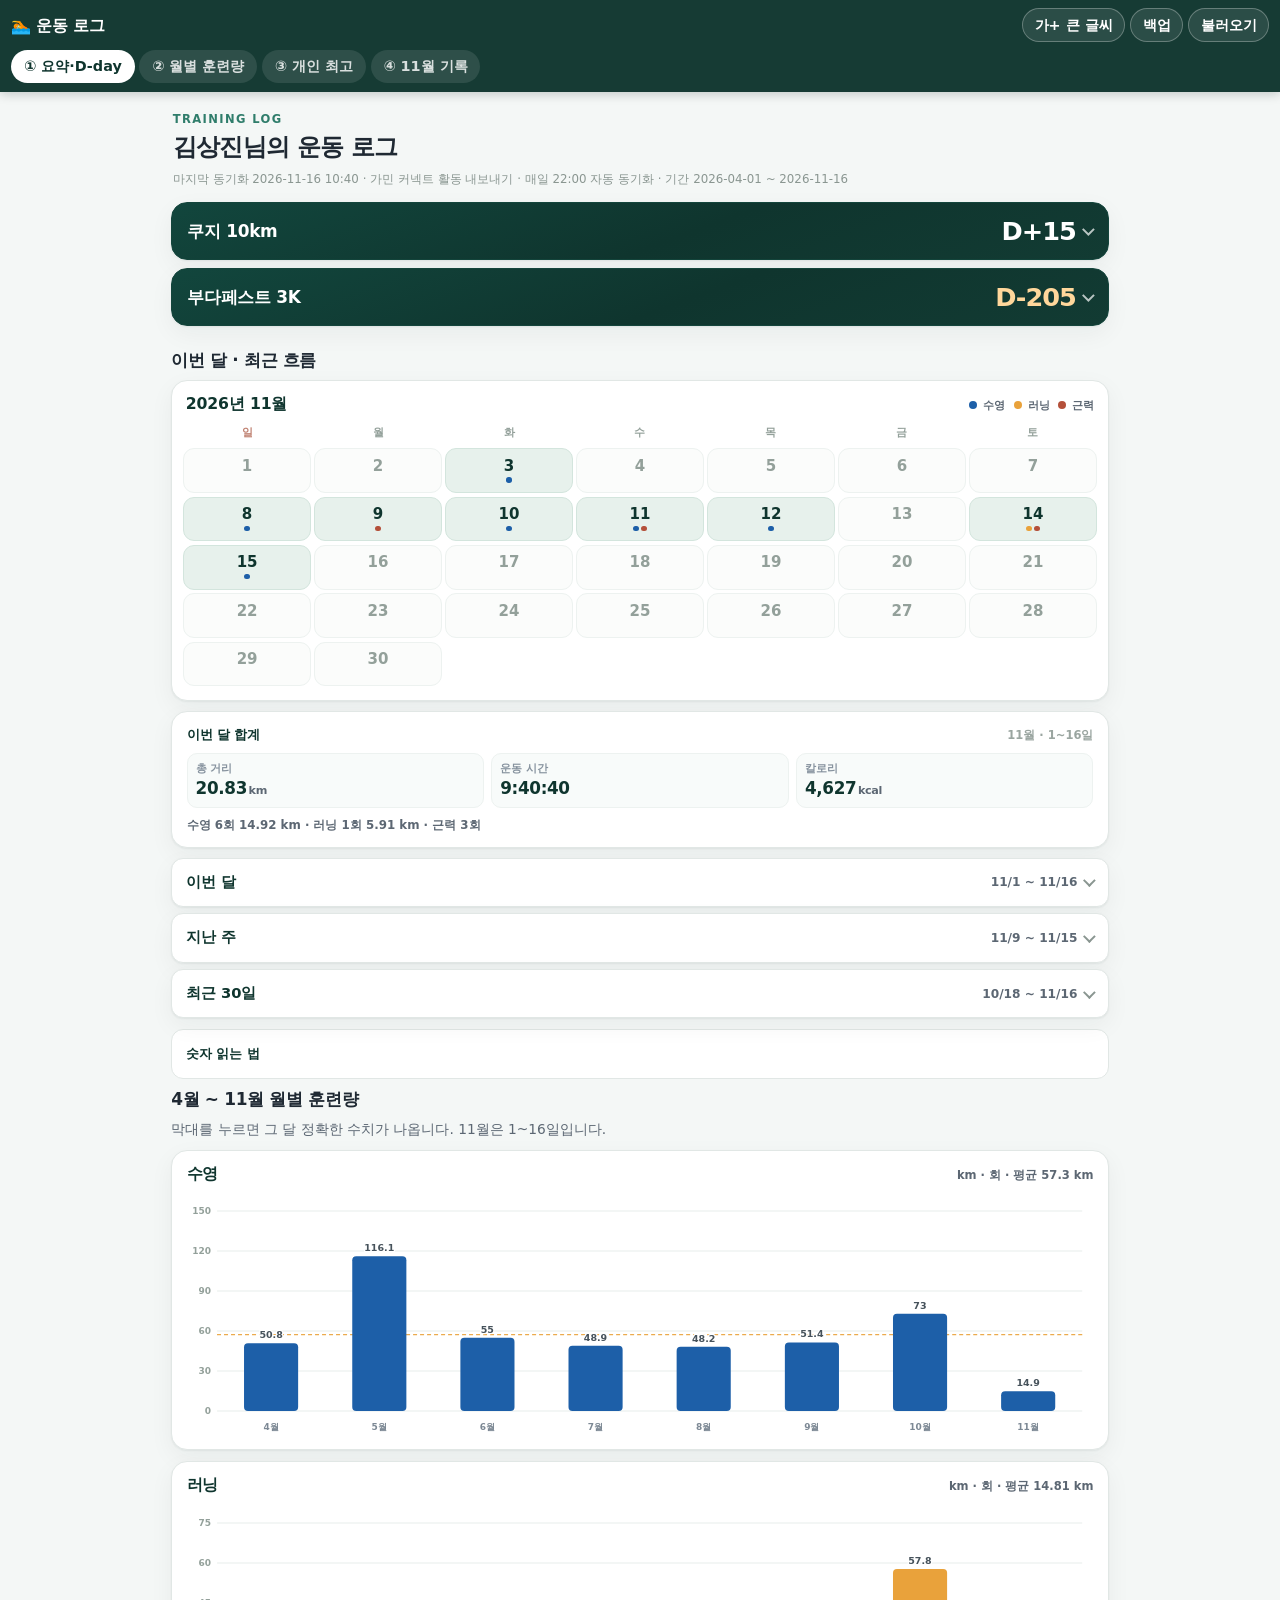
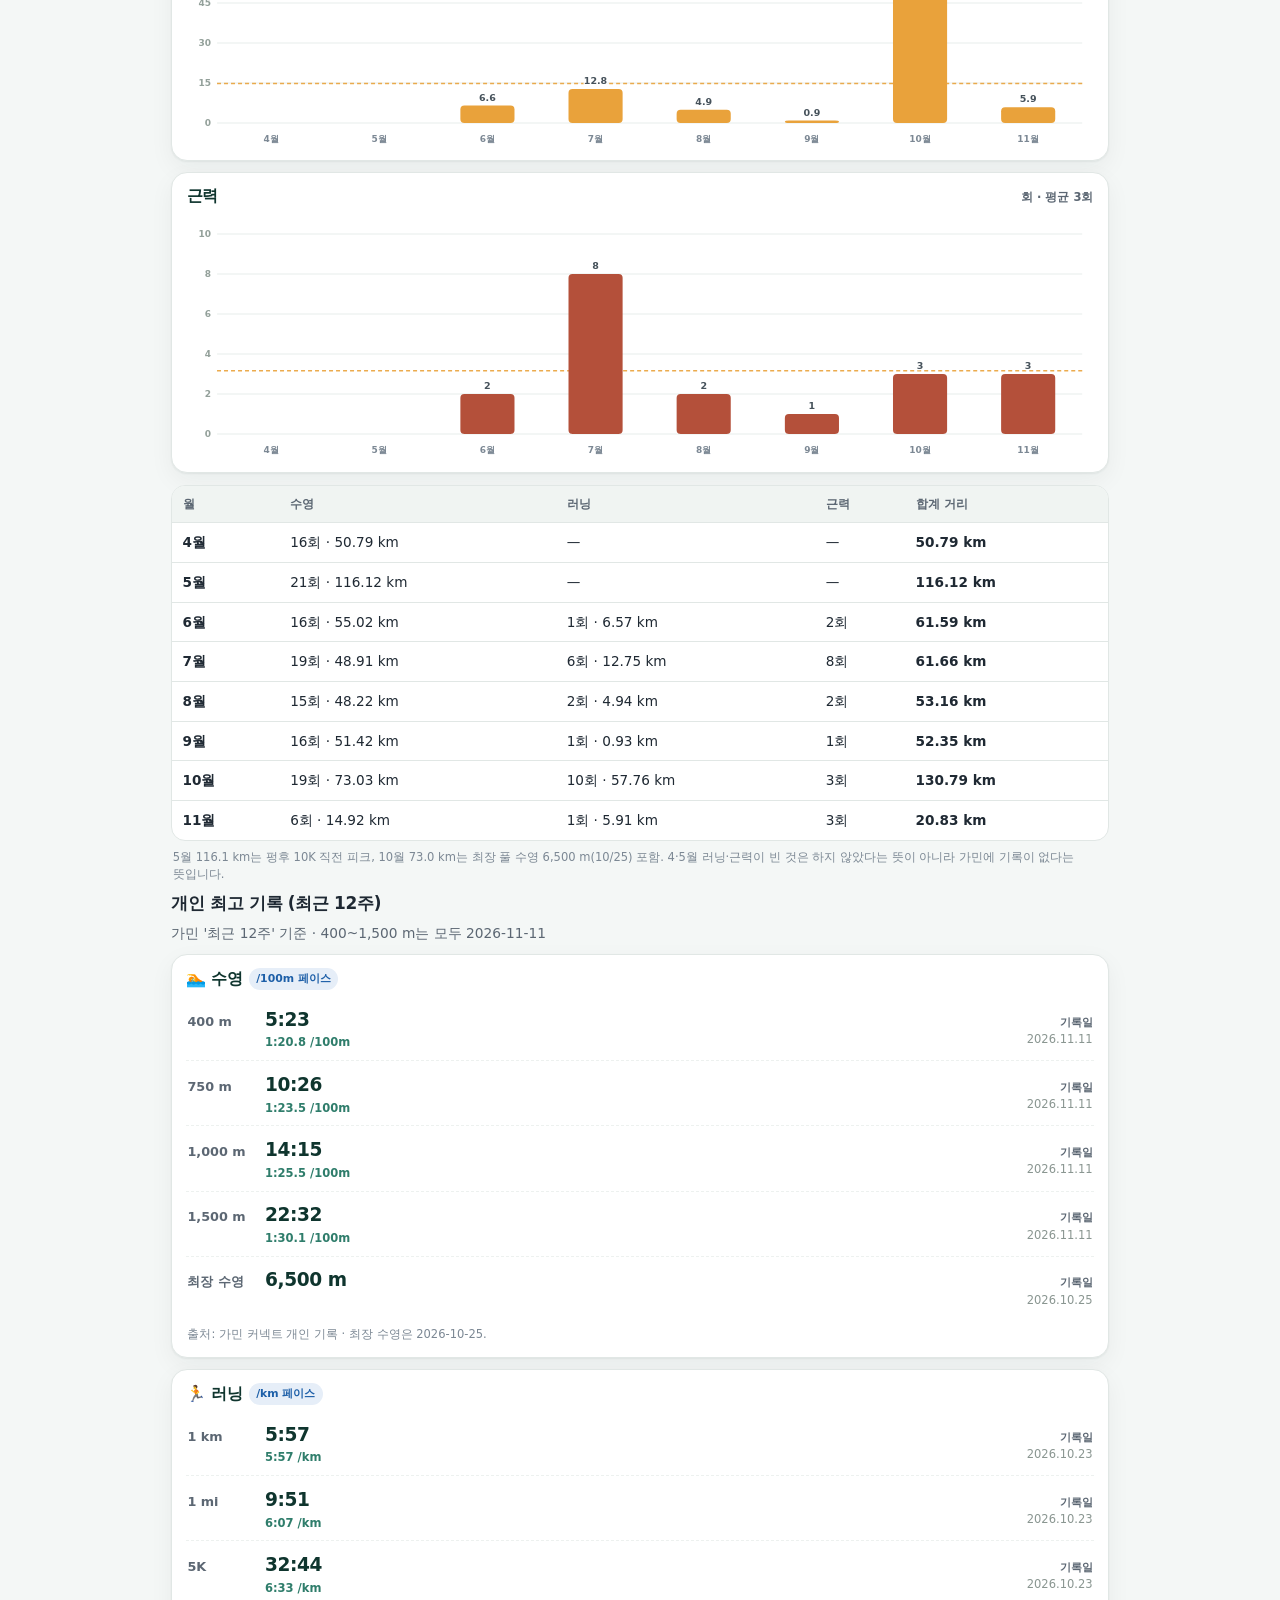
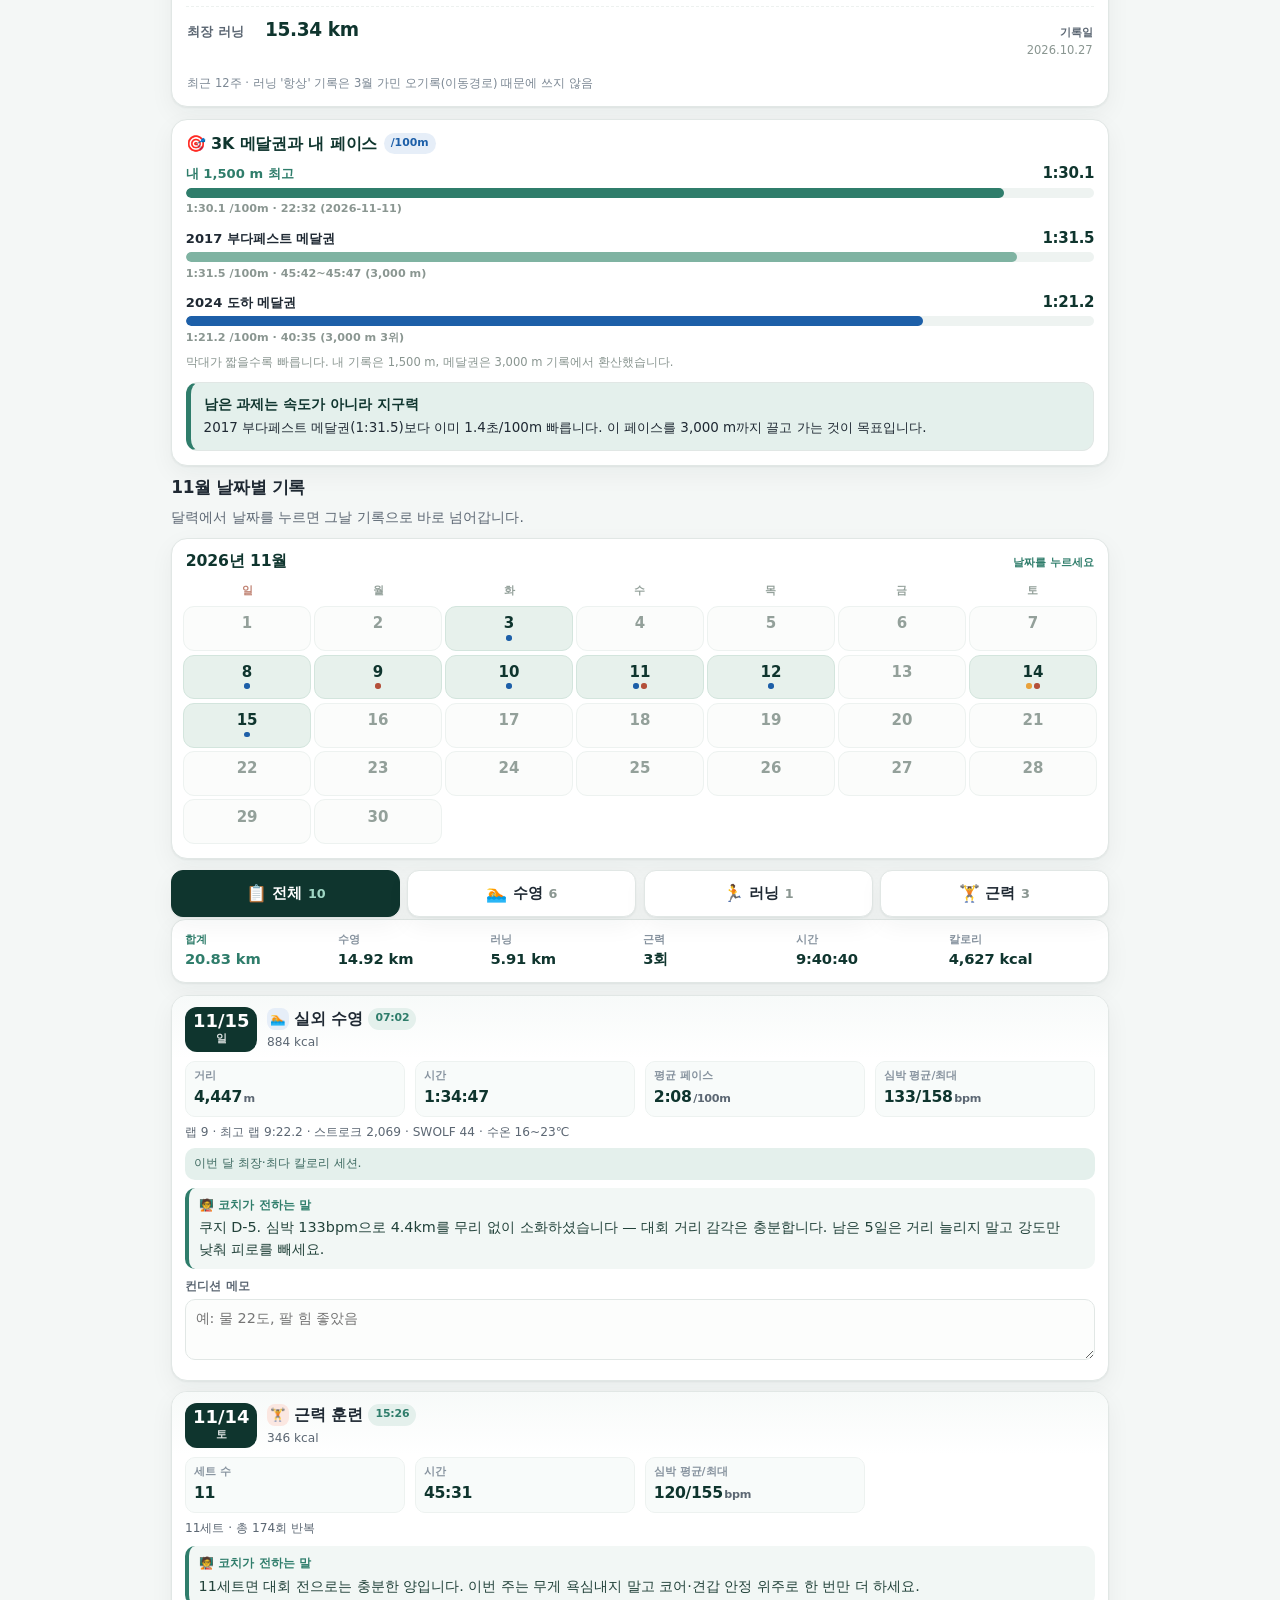
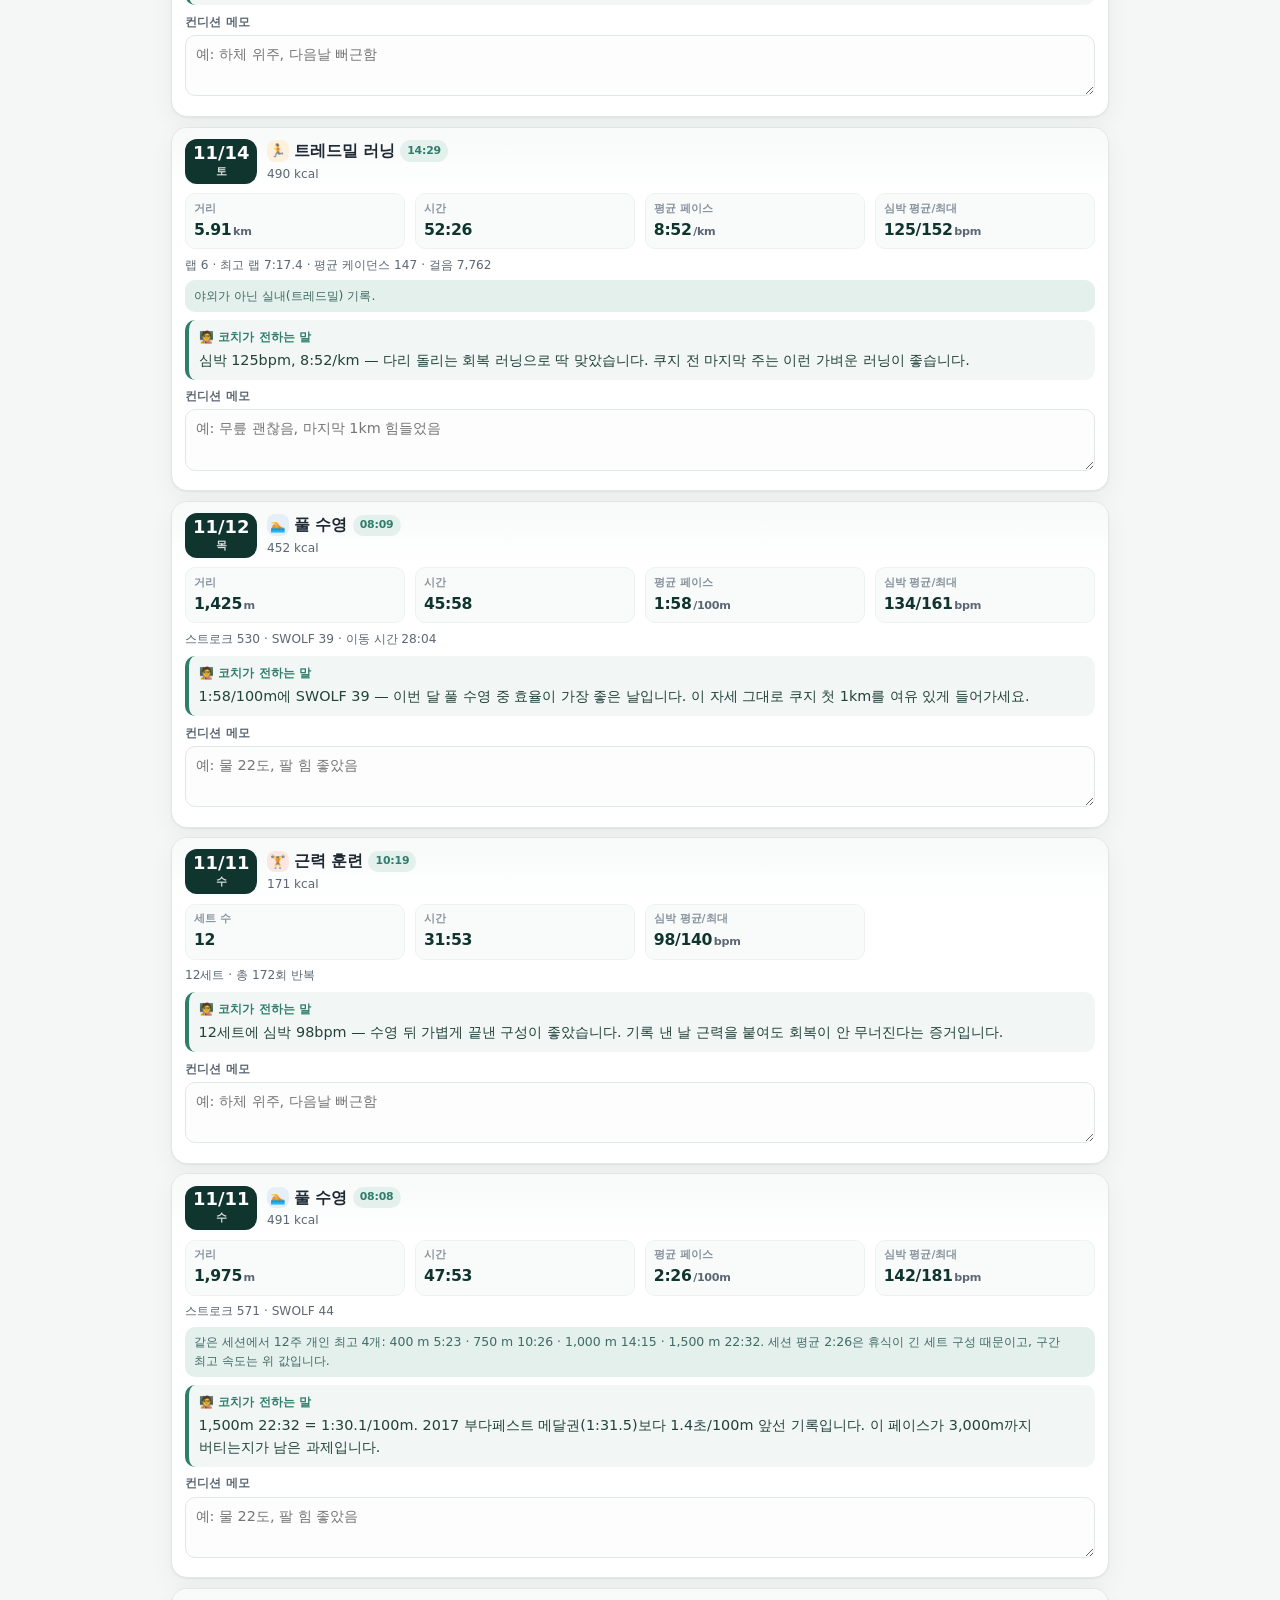
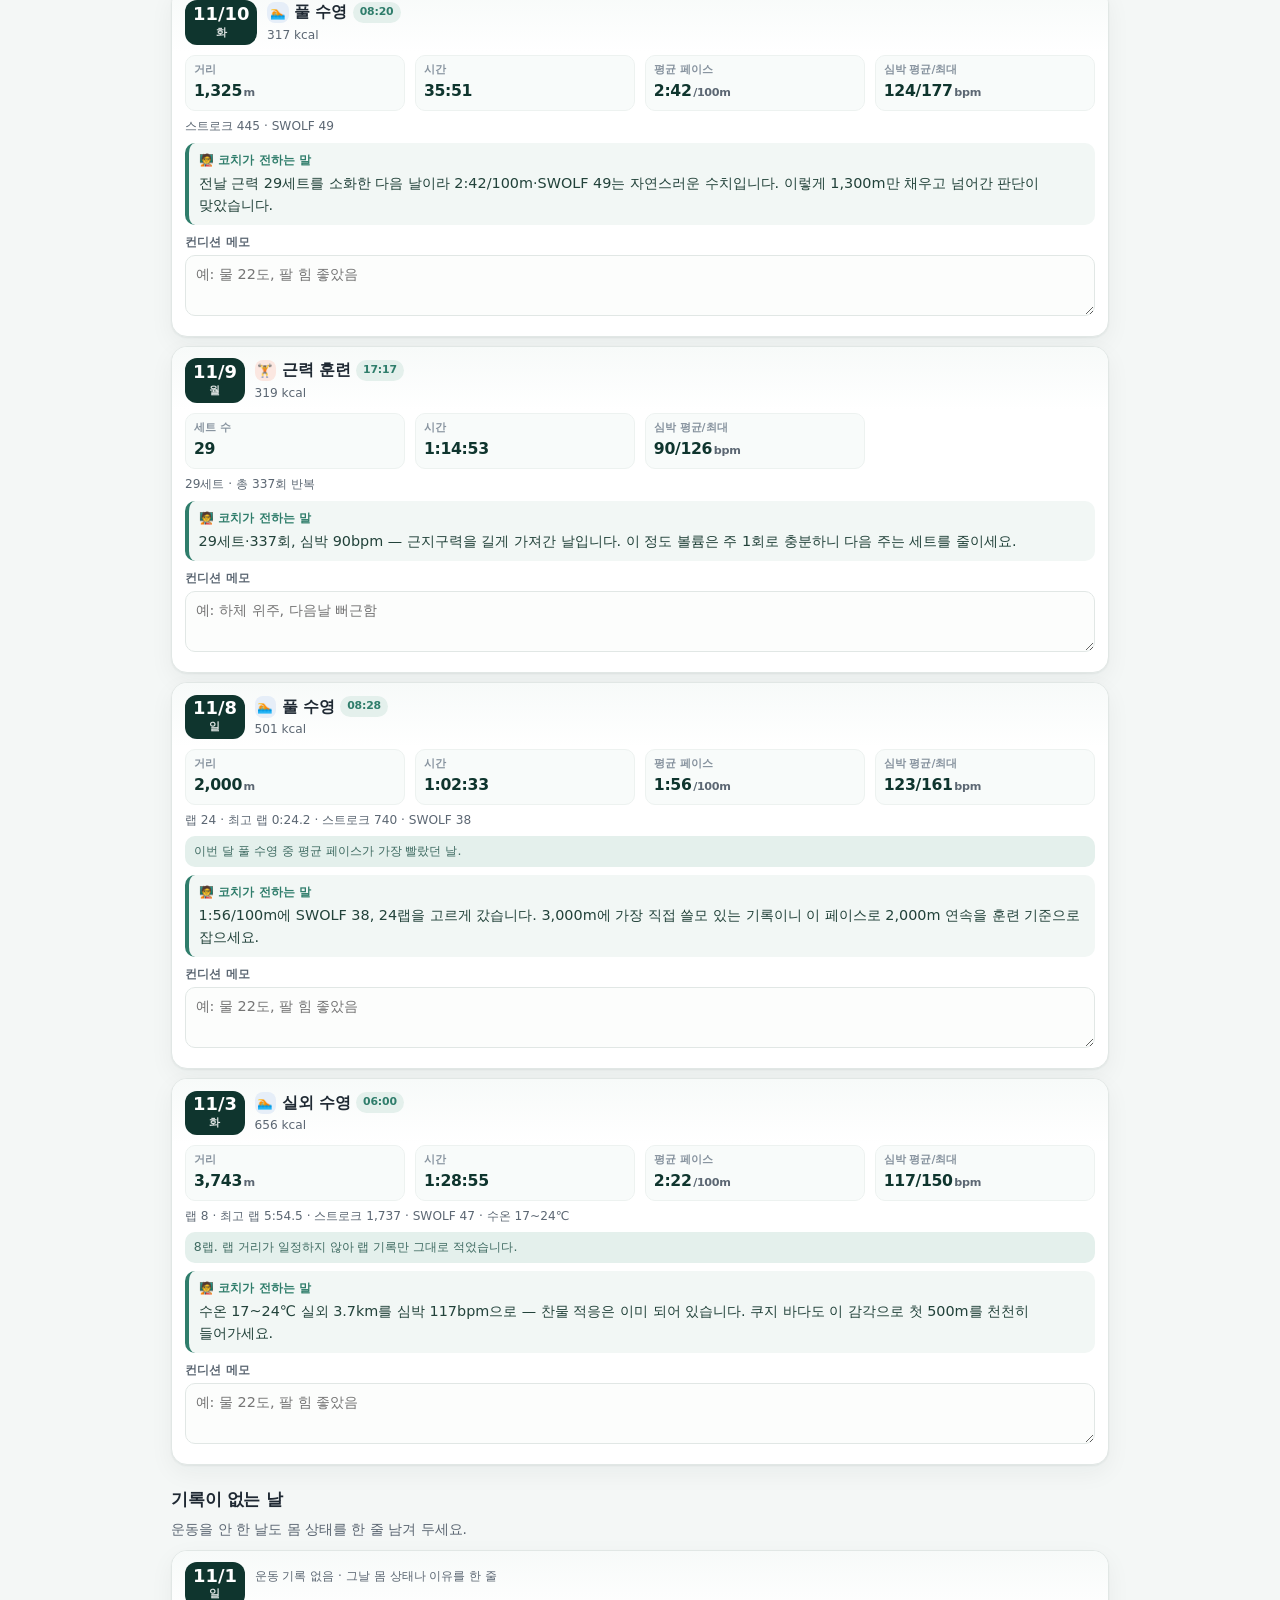
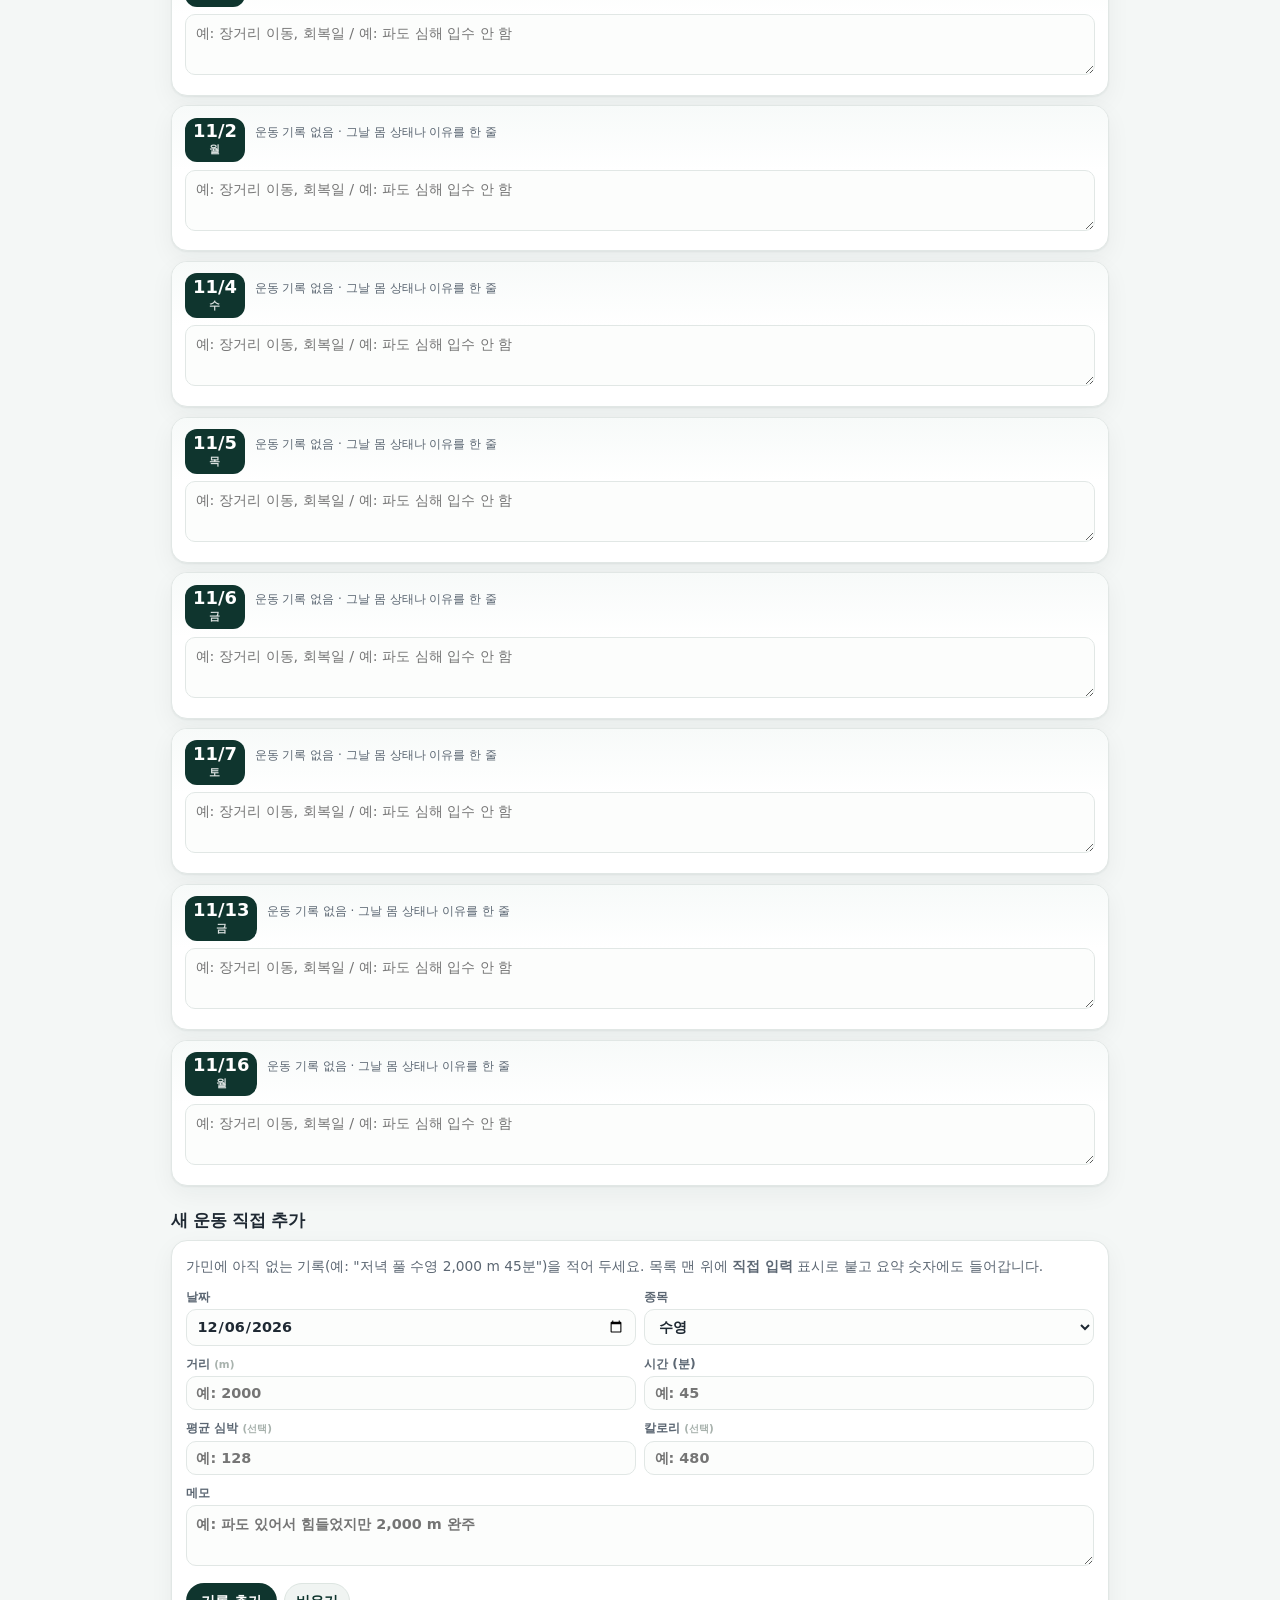
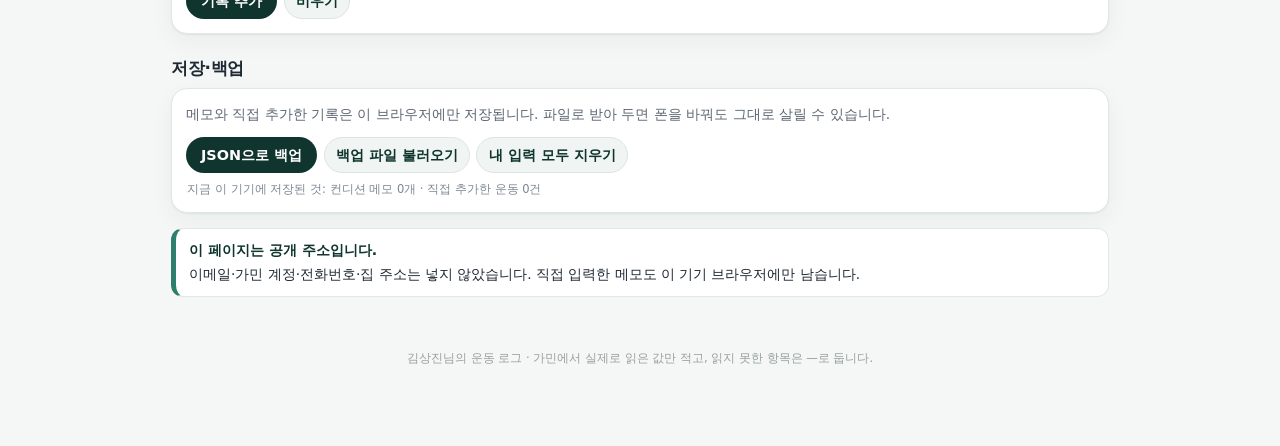
==== workout/index.html @ 8fde58c8 "운동 로그 다듬기: 코치 문구·달력 칸 크기·페이스 바 대비 조정, 자산 버전 갱신" ====
<!doctype html>
<html lang="ko">
<head>
<meta charset="utf-8">
<meta name="viewport" content="width=device-width, initial-scale=1, viewport-fit=cover">
<meta name="theme-color" content="#0F352E">
<meta name="description" content="김상진님의 운동 로그 — 가민 커넥트 수영·러닝·근력 기록, 월별 훈련량과 개인 최고 기록, 코치 코멘트.">
<title>김상진님의 운동 로그</title>
<link rel="stylesheet" href="styles.css?v=20261116b">
<link rel="icon" href="data:image/svg+xml,%3Csvg xmlns='http://www.w3.org/2000/svg' viewBox='0 0 100 100'%3E%3Ctext y='.9em' font-size='90'%3E%F0%9F%8F%8A%EF%B8%8F%3C/text%3E%3C/svg%3E">
</head>
<body>

<header class="topbar">
  <div class="topbar-row">
    <div class="brand">🏊 <span>운동 로그</span></div>
    <div class="tools">
      <button id="btnBig" class="tool" type="button" aria-pressed="false">가+ 큰 글씨</button>
      <button id="btnBackup" class="tool" type="button">백업</button>
      <button id="btnRestore" class="tool" type="button">불러오기</button>
      <input id="fileRestore" type="file" accept="application/json,.json" hidden>
    </div>
  </div>
  <nav class="tabs" id="tabs" aria-label="구역 이동">
    <button class="tab is-active" data-target="sec-summary" type="button">① 요약·D-day</button>
    <button class="tab" data-target="sec-monthly" type="button">② 월별 훈련량</button>
    <button class="tab" data-target="sec-pr" type="button">③ 개인 최고</button>
    <button class="tab" data-target="sec-records" type="button">④ 11월 기록</button>
  </nav>
</header>

<main>

  <!-- ① 요약 & D-day -->
  <section id="sec-summary">
    <div class="hero">
      <p class="eyebrow">Training Log</p>
      <h1>김상진님의 운동 로그</h1>
      <p class="synced" id="syncLine"></p>
    </div>

    <!-- 대회 D-day: 이름 + D-day만. 누르면 상세가 펼쳐집니다 -->
    <div class="races" id="raceList" aria-label="대회 D-day"></div>

    <h2 class="sect">이번 달 · 최근 흐름</h2>

    <div class="card calcard">
      <div class="cal-head">
        <h3 id="calSummaryTitle">2026년 11월</h3>
        <span class="cal-legend"><i class="dot swim"></i>수영<i class="dot run"></i>러닝<i class="dot strength"></i>근력</span>
      </div>
      <div class="cal" id="calSummary"></div>
    </div>

    <div class="card totalcard" id="monthTotal"></div>

    <div class="acc" id="windowAcc"></div>

    <details class="notes">
      <summary>숫자 읽는 법</summary>
      <p>수영은 m·km, 러닝은 km, 근력은 거리 대신 시간·세트로 적습니다. 가민에서 일부 러닝 거리가 m로 나와(예: 10/22 트랙 4,770 = 4.77 km) 옮길 때 단위를 확인했고, 3월 이동경로 러닝 2건(782.51 km·301.78 km)은 모든 합계에서 뺐습니다. 칼로리는 기록별 합 4,627 kcal, 가민 월 집계는 4,626 kcal(반올림 차이)입니다.</p>
    </details>
  </section>

  <!-- ② 월별 훈련량 -->
  <section id="sec-monthly">
    <h2 class="sect first">4월 ~ 11월 월별 훈련량</h2>
    <p class="hint">막대를 누르면 그 달 정확한 수치가 나옵니다. 11월은 1~16일입니다.</p>

    <div class="card chartcard">
      <div class="chart-head">
        <h3>수영</h3>
        <span class="unit">km · 회</span>
      </div>
      <div class="chart" id="chartSwim" role="img" aria-label="월별 수영 거리 막대 그래프"></div>
    </div>

    <div class="card chartcard">
      <div class="chart-head">
        <h3>러닝</h3>
        <span class="unit">km · 회</span>
      </div>
      <div class="chart" id="chartRun" role="img" aria-label="월별 러닝 거리 막대 그래프"></div>
    </div>

    <div class="card chartcard">
      <div class="chart-head">
        <h3>근력</h3>
        <span class="unit">회</span>
      </div>
      <div class="chart" id="chartStrength" role="img" aria-label="월별 근력 운동 횟수 막대 그래프"></div>
    </div>

    <div class="tablewrap">
      <table class="tbl" id="monthlyTable"></table>
    </div>
    <p class="swipehint">표는 옆으로 밀면 합계 거리까지 보입니다.</p>
    <p class="source">5월 116.1 km는 펑후 10K 직전 피크, 10월 73.0 km는 최장 풀 수영 6,500 m(10/25) 포함. 4·5월 러닝·근력이 빈 것은 하지 않았다는 뜻이 아니라 가민에 기록이 없다는 뜻입니다.</p>
  </section>

  <!-- ③ 개인 최고 기록 -->
  <section id="sec-pr">
    <h2 class="sect first">개인 최고 기록 (최근 12주)</h2>
    <p class="hint" id="prAsOf"></p>

    <div class="card prcard">
      <div class="pr-head"><h3>🏊 수영</h3><span class="badge">/100m 페이스</span></div>
      <div class="prlist" id="prSwim"></div>
      <p class="source" id="prSwimNote"></p>
    </div>

    <div class="card prcard">
      <div class="pr-head"><h3>🏃 러닝</h3><span class="badge">/km 페이스</span></div>
      <div class="prlist" id="prRun"></div>
      <p class="source" id="prRunNote"></p>
    </div>

    <!-- 3K 메달권 페이스 비교 바 -->
    <div class="card pacecard">
      <div class="pr-head"><h3>🎯 3K 메달권과 내 페이스</h3><span class="badge">/100m</span></div>
      <div class="pacebars" id="paceBars"></div>
      <p class="pace-legend">막대가 짧을수록 빠릅니다. 내 기록은 1,500 m, 메달권은 3,000 m 기록에서 환산했습니다.</p>
      <div class="callout strong tight">
        <strong>남은 과제는 속도가 아니라 지구력</strong>
        <span>2017 부다페스트 메달권(1:31.5)보다 이미 1.4초/100m 빠릅니다. 이 페이스를 3,000 m까지 끌고 가는 것이 목표입니다.</span>
      </div>
    </div>
  </section>

  <!-- ④ 11월 기록 & 직접 입력 -->
  <section id="sec-records">
    <h2 class="sect first">11월 날짜별 기록</h2>
    <p class="hint">달력에서 날짜를 누르면 그날 기록으로 바로 넘어갑니다.</p>

    <div class="card calcard">
      <div class="cal-head">
        <h3 id="calRecordsTitle">2026년 11월</h3>
        <span class="cal-tip">날짜를 누르세요</span>
      </div>
      <div class="cal" id="calRecords"></div>
    </div>

    <div class="filters" id="filters" role="group" aria-label="종목 필터">
      <button class="chip is-active" data-sport="all" type="button"><span class="ci">📋</span>전체<b id="cAll">0</b></button>
      <button class="chip" data-sport="swim" type="button"><span class="ci">🏊</span>수영<b id="cSwim">0</b></button>
      <button class="chip" data-sport="run" type="button"><span class="ci">🏃</span>러닝<b id="cRun">0</b></button>
      <button class="chip" data-sport="strength" type="button"><span class="ci">🏋️</span>근력<b id="cStrength">0</b></button>
    </div>

    <div class="monthsum" id="monthSum"></div>

    <div class="stack" id="recordList"></div>

    <h3 class="sect">기록이 없는 날</h3>
    <p class="hint">운동을 안 한 날도 몸 상태를 한 줄 남겨 두세요.</p>
    <div class="stack" id="emptyDays"></div>

    <h3 class="sect">새 운동 직접 추가</h3>
    <div class="card addcard">
      <p class="hint">가민에 아직 없는 기록(예: "저녁 풀 수영 2,000 m 45분")을 적어 두세요. 목록 맨 위에 <b>직접 입력</b> 표시로 붙고 요약 숫자에도 들어갑니다.</p>
      <form id="addForm" autocomplete="off">
        <div class="grid2">
          <label>날짜
            <input type="date" id="fDate" required>
          </label>
          <label>종목
            <select id="fSport">
              <option value="swim">수영</option>
              <option value="run">러닝</option>
              <option value="strength">근력</option>
            </select>
          </label>
        </div>
        <div class="grid2">
          <label>거리 <small id="fDistHint">(m)</small>
            <input type="number" id="fDist" min="0" step="any" inputmode="decimal" placeholder="예: 2000">
          </label>
          <label>시간 (분)
            <input type="number" id="fMin" min="0" step="any" inputmode="decimal" placeholder="예: 45">
          </label>
        </div>
        <div class="grid2">
          <label>평균 심박 <small>(선택)</small>
            <input type="number" id="fHr" min="0" max="230" step="1" inputmode="numeric" placeholder="예: 128">
          </label>
          <label>칼로리 <small>(선택)</small>
            <input type="number" id="fKcal" min="0" step="1" inputmode="numeric" placeholder="예: 480">
          </label>
        </div>
        <label>메모
          <textarea id="fNote" rows="2" placeholder="예: 파도 있어서 힘들었지만 2,000 m 완주"></textarea>
        </label>
        <div class="form-actions">
          <button class="btn-primary" type="submit">기록 추가</button>
          <button class="tool" type="reset">비우기</button>
        </div>
      </form>
    </div>

    <h3 class="sect">저장·백업</h3>
    <div class="card">
      <p class="hint">메모와 직접 추가한 기록은 이 브라우저에만 저장됩니다. 파일로 받아 두면 폰을 바꿔도 그대로 살릴 수 있습니다.</p>
      <div class="form-actions">
        <button class="btn-primary" id="btnBackup2" type="button">JSON으로 백업</button>
        <button class="tool" id="btnRestore2" type="button">백업 파일 불러오기</button>
        <button class="tool" id="btnClear" type="button">내 입력 모두 지우기</button>
      </div>
      <p class="source" id="storageLine"></p>
    </div>

    <div class="callout">
      <strong>이 페이지는 공개 주소입니다.</strong>
      이메일·가민 계정·전화번호·집 주소는 넣지 않았습니다. 직접 입력한 메모도 이 기기 브라우저에만 남습니다.
    </div>
  </section>

</main>

<footer class="foot">
  <p>김상진님의 운동 로그 · 가민에서 실제로 읽은 값만 적고, 읽지 못한 항목은 —로 둡니다.</p>
</footer>

<div class="tip" id="tip" role="status" aria-live="polite" hidden></div>
<div class="toast" id="toast" role="status" aria-live="polite"></div>

<script src="data.js?v=20261116b"></script>
<script src="app.js?v=20261116b"></script>
</body>
</html>
---- workout/styles.css ----
/* 김상진님의 운동 로그 — 모바일 우선 스타일 */
:root{
  --ink:#1F2933;
  --muted:#5C6773;
  --deep:#0F352E;
  --teal:#2F7D6B;
  --teal-soft:#E4F0EC;
  --blue:#1D5FA8;
  --blue-soft:#E6EEF8;
  --amber:#E9A23B;
  --amber-soft:#FDF1DD;
  --rose:#B4503A;
  --rose-soft:#FBE7E1;
  --bg:#F4F7F6;
  --card:#FFFFFF;
  --line:#E1E7E5;
  --fs:16px;
  --radius:16px;
  --shadow:0 1px 2px rgba(16,40,35,.06), 0 8px 24px rgba(16,40,35,.05);
}
html{font-size:var(--fs);-webkit-text-size-adjust:100%;scroll-behavior:smooth}
html.big{--fs:19.5px}
*{box-sizing:border-box}
html,body{margin:0;padding:0}
body{
  background:var(--bg);color:var(--ink);
  font-family:"Apple SD Gothic Neo","Pretendard","Noto Sans KR","Noto Sans CJK KR","Malgun Gothic",system-ui,-apple-system,"Segoe UI",sans-serif;
  font-size:1rem;line-height:1.55;
  padding-bottom:3rem;
  -webkit-font-smoothing:antialiased;
  word-break:keep-all;overflow-wrap:anywhere;
}
h1,h2,h3{margin:0;line-height:1.25;letter-spacing:-.01em}
p{margin:.4rem 0}
button{font-family:inherit;font-size:.9rem}
b{font-weight:700}

/* ---------- 상단 바 ---------- */
.topbar{
  position:sticky;top:0;z-index:40;
  background:rgba(15,53,46,.97);
  backdrop-filter:saturate(140%) blur(8px);
  color:#fff;padding:.5rem .7rem .35rem;
  box-shadow:0 2px 10px rgba(9,32,27,.22);
}
.topbar-row{display:flex;align-items:center;gap:.5rem;flex-wrap:wrap}
.brand{font-weight:800;font-size:1.02rem;letter-spacing:-.02em;margin-right:auto;white-space:nowrap}
.tools{display:flex;gap:.35rem;flex-wrap:wrap}
.tool{
  border:1px solid rgba(255,255,255,.28);
  background:rgba(255,255,255,.09);
  color:#fff;border-radius:999px;
  padding:.42rem .7rem;font-weight:600;cursor:pointer;white-space:nowrap;
}
.tool:active{transform:scale(.97)}
.tool[aria-pressed="true"]{background:#fff;color:var(--deep);border-color:#fff}
.tabs{display:flex;gap:.3rem;overflow-x:auto;padding:.45rem 0 .25rem;scrollbar-width:none}
.tabs::-webkit-scrollbar{display:none}
.tab{
  flex:0 0 auto;border:0;background:rgba(255,255,255,.1);color:rgba(255,255,255,.82);
  border-radius:999px;padding:.44rem .8rem;font-weight:700;cursor:pointer;
}
.tab.is-active{background:#fff;color:var(--deep)}

/* ---------- 레이아웃 ---------- */
main{max-width:60rem;margin:0 auto;padding:.8rem .7rem 2rem}
section{scroll-margin-top:6.4rem}
.card{background:var(--card);border:1px solid var(--line);border-radius:var(--radius);padding:.85rem;box-shadow:var(--shadow)}
.stack{display:flex;flex-direction:column;gap:.6rem}
.sect{font-size:1.06rem;font-weight:800;margin:1.5rem 0 .55rem;letter-spacing:-.02em}
.sect.first{margin-top:.6rem}
.hint{color:var(--muted);font-size:.86rem;margin:.1rem 0 .6rem}
.overline{margin:0;color:var(--teal);font-weight:800;font-size:.72rem;letter-spacing:.12em;text-transform:uppercase}
.meta{font-size:.84rem;color:var(--muted);margin:.15rem 0 0}
.source{color:#7C8894;font-size:.72rem;margin:.5rem .1rem 0;line-height:1.5}
.empty{color:var(--muted);font-size:.86rem;padding:.8rem .2rem}

.hero{padding:.35rem .1rem .1rem}
.hero h1{font-size:1.5rem;margin:.2rem 0 .35rem;letter-spacing:-.03em}
.eyebrow{margin:0;color:var(--teal);font-weight:800;font-size:.72rem;letter-spacing:.12em;text-transform:uppercase}
.lede{color:var(--muted);font-size:.92rem;margin:0}
.synced{font-size:.74rem;color:#8A9691;margin:.5rem 0 0}

/* ---------- 대회 D-day ---------- */
.races{display:flex;flex-direction:column;gap:.5rem;margin-top:.8rem}
.race{background:linear-gradient(160deg,#12463D,#0F352E 55%,#123B33);color:#fff;border-radius:16px;box-shadow:var(--shadow);overflow:hidden;border:1px solid #14453C}
.race-btn{display:flex;align-items:center;gap:.6rem;width:100%;min-height:3.5rem;padding:.75rem .95rem;background:none;border:0;color:#fff;text-align:left;cursor:pointer;font-family:inherit}
.race-btn:active{background:rgba(255,255,255,.06)}
.race-nm{flex:1;min-width:0;font-weight:800;font-size:1.06rem;letter-spacing:-.02em;line-height:1.25}
.race-dday{flex:0 0 auto;text-align:right;display:flex;align-items:center;gap:.5rem}
.race-dday b{font-size:1.6rem;font-weight:800;line-height:1;letter-spacing:-.04em;color:#fff;font-variant-numeric:tabular-nums}
.race.is-next .race-dday b{color:#FFD79B}
.chev{width:.55rem;height:.55rem;border-right:2px solid rgba(255,255,255,.7);border-bottom:2px solid rgba(255,255,255,.7);transform:rotate(45deg);margin-top:-.2rem;flex:0 0 auto;transition:transform .18s}
.race.is-open .chev{transform:rotate(-135deg);margin-top:.2rem}
.race-det{display:none;padding:.15rem .95rem .8rem;border-top:1px solid rgba(255,255,255,.14)}
.race.is-open .race-det{display:block}
.rrow{display:flex;gap:.55rem;padding:.4rem 0;font-size:.86rem;border-bottom:1px dashed rgba(255,255,255,.13);line-height:1.45}
.rrow:last-child{border-bottom:0}
.rrow .rk{flex:0 0 4.2rem;color:#8FD3BF;font-weight:800;font-size:.76rem;padding-top:.1rem}
.rrow .rv{flex:1;min-width:0;color:rgba(255,255,255,.95)}
.rrow .rv b{color:#fff}
.prep{margin-top:.6rem}
.prep-bar{height:.4rem;border-radius:999px;background:rgba(255,255,255,.16);overflow:hidden}
.prep-bar i{display:block;height:100%;background:linear-gradient(90deg,#6FC3A6,#E9A23B);border-radius:999px}
.prep .hint{color:rgba(255,255,255,.7);margin:.35rem 0 0;font-size:.76rem}

/* ---------- 콜아웃 ---------- */
.callout{background:var(--card);border:1px solid var(--line);border-left:5px solid var(--teal);border-radius:12px;padding:.7rem .8rem;font-size:.85rem;color:var(--ink);margin:.9rem 0;line-height:1.55}
.callout.strong{background:var(--teal-soft);border-left-color:var(--teal)}
.callout strong{display:block;font-size:.88rem;margin-bottom:.15rem;color:var(--deep)}

/* ---------- 달력 ---------- */
.calcard{padding:.8rem .7rem .85rem;margin-top:.2rem}
.cal-head{display:flex;align-items:baseline;justify-content:space-between;gap:.5rem;margin:0 .15rem .55rem}
.cal-head h3{font-size:.98rem;color:var(--deep)}
.cal-legend{font-size:.7rem;color:var(--muted);font-weight:700;display:flex;align-items:center;gap:.15rem;flex-wrap:wrap}
.cal-tip{font-size:.7rem;color:var(--teal);font-weight:800}
.dot{width:.5rem;height:.5rem;border-radius:50%;display:inline-block;margin:0 .22rem 0 .4rem}
.dot.swim{background:var(--blue)}
.dot.run{background:var(--amber)}
.dot.strength{background:var(--rose)}
.cal{display:grid;grid-template-columns:repeat(7,minmax(0,1fr));gap:.22rem}
.cw{font-size:.7rem;font-weight:800;color:#93A09A;text-align:center;padding:.1rem 0 .2rem}
.cw.sun{color:#C08272}
.cblank{min-height:2.8rem}
.cday{position:relative;display:flex;flex-direction:column;align-items:center;justify-content:center;gap:.22rem;min-height:2.8rem;padding:.25rem 0;border-radius:11px;border:1px solid #EDF2F0;background:#F8FBFA;color:#33414D;font-family:inherit;font-size:.94rem;font-weight:800;line-height:1;-webkit-tap-highlight-color:transparent}
.cday .dn{font-variant-numeric:tabular-nums}
.cday .dots{display:flex;gap:.16rem;height:.36rem;align-items:center}
.cday .dots i{width:.34rem;height:.34rem;border-radius:50%;display:block}
.cday .dots i.swim{background:var(--blue)}
.cday .dots i.run{background:var(--amber)}
.cday .dots i.strength{background:var(--rose)}
.cday.is-rec{background:#E7F1EC;border-color:#D3E5DD;color:var(--deep)}
.cday.is-empty{color:#93A09A;background:#FBFCFB}
.cday.is-future{color:#D3DAD7;background:transparent;border-color:transparent}
.cday.is-today{box-shadow:inset 0 0 0 2px var(--teal)}
button.cday{cursor:pointer}
button.cday:active{transform:scale(.95)}
.cday.is-sel{background:var(--deep);border-color:var(--deep);color:#fff;box-shadow:none}
.cday.is-sel .dots i{box-shadow:0 0 0 1px rgba(255,255,255,.8)}

/* ---------- 이번 달 합계 ---------- */
.totalcard{margin-top:.6rem;padding:.85rem .9rem .8rem}
.totalhead{display:flex;justify-content:space-between;align-items:baseline;gap:.4rem;font-size:.8rem;font-weight:800;color:var(--deep)}
.totalhead em{font-style:normal;font-weight:700;color:#9AA5A0;font-size:.72rem}
.tgrid{display:grid;grid-template-columns:repeat(3,minmax(0,1fr));gap:.45rem;margin-top:.5rem}
.tcell{background:#F8FBFA;border:1px solid #EDF2F0;border-radius:10px;padding:.45rem .5rem}
.tcell .k{font-size:.68rem;color:#86929E;font-weight:800}
.tcell .v{font-size:1.05rem;font-weight:800;color:var(--deep);letter-spacing:-.02em;line-height:1.3}
.tcell .v small{font-size:.7rem;color:var(--muted);font-weight:700;margin-left:.1rem}
.tn{font-size:.74rem;color:var(--muted);font-weight:700;margin:.5rem 0 0}

/* ---------- 여닫이(아코디언) ---------- */
.acc{display:flex;flex-direction:column;gap:.4rem;margin-top:.6rem}
.acc-item{border:1px solid var(--line);border-radius:12px;background:var(--card);box-shadow:var(--shadow);overflow:hidden}
.acc-btn{display:flex;align-items:center;gap:.5rem;width:100%;min-height:2.95rem;padding:.6rem .85rem;border:0;background:none;font-family:inherit;text-align:left;cursor:pointer}
.acc-btn .ak{font-weight:800;font-size:.92rem;color:var(--deep);flex:0 0 auto}
.acc-btn .as{flex:1;min-width:0;font-size:.76rem;color:var(--muted);font-weight:700;text-align:right;white-space:nowrap;overflow:hidden;text-overflow:ellipsis}
.acc-btn .chev{border-color:#8A9691}
.acc-item.is-open .acc-btn .chev{border-color:var(--teal);transform:rotate(-135deg);margin-top:.2rem}
.acc-body{display:none;padding:.1rem .85rem .75rem;border-top:1px solid var(--line)}
.acc-item.is-open .acc-body{display:block}
.arow{display:flex;align-items:baseline;justify-content:space-between;gap:.5rem;padding:.38rem 0;border-bottom:1px dashed #EDF1EF;font-size:.88rem}
.arow:last-of-type{border-bottom:0}
.arow .an{color:var(--muted);font-weight:700;font-size:.82rem}
.arow .av{font-weight:800;color:var(--deep);font-size:1rem;letter-spacing:-.02em}
.anote{font-size:.72rem;color:#86929E;margin:.3rem 0 0;line-height:1.45}

/* ---------- 숫자 읽는 법 ---------- */
.notes{margin:.7rem 0 0;background:var(--card);border:1px solid var(--line);border-radius:12px;padding:.5rem .85rem;font-size:.82rem;color:var(--muted)}
.notes summary{cursor:pointer;font-weight:800;color:var(--deep);font-size:.84rem;min-height:2rem;display:flex;align-items:center}
.notes p{margin:.3rem 0 .2rem;line-height:1.55}

/* ---------- 3K 페이스 비교 바 ---------- */
.pacecard{margin-bottom:.7rem}
.pacebars{display:flex;flex-direction:column;gap:.55rem;margin-top:.2rem}
.pbar{display:grid;grid-template-columns:1fr auto;gap:.15rem .5rem;align-items:baseline}
.pbar .pn{font-size:.82rem;font-weight:800;color:var(--ink)}
.pbar .pv{font-size:.94rem;font-weight:800;color:var(--deep);letter-spacing:-.02em;font-variant-numeric:tabular-nums}
.pbar .ptrack{grid-column:1/-1;height:.62rem;border-radius:999px;background:#EEF3F1;overflow:hidden}
.pbar .pfill{display:block;height:100%;border-radius:999px}
.pbar.mine .pfill{background:var(--teal)}
.pbar.mine .pn{color:var(--teal)}
.pbar.bud .pfill{background:#7FB3A2}
.pbar.doha .pfill{background:var(--blue)}
.pbar .pnote{grid-column:1/-1;font-size:.7rem;color:#8A9691;font-weight:700}
.pace-legend{font-size:.72rem;color:#8A9691;margin:.5rem 0 .1rem}
.callout.tight{margin:.6rem 0 0;font-size:.84rem}

/* ---------- 차트 ---------- */
.chartcard{margin-bottom:.7rem;padding:.8rem .7rem .6rem}
.chart-head{display:flex;align-items:baseline;justify-content:space-between;margin:0 .2rem .3rem}
.chart-head h3{font-size:.98rem;color:var(--deep)}
.chart-head .unit{font-size:.72rem;color:var(--muted);font-weight:700}
.chart{position:relative}
.chart svg{display:block;width:100%;height:auto;overflow:visible}
.chart .gridline{stroke:#E8EEEB;stroke-width:1}
.chart .axis{fill:#93A09A;font-size:9px;font-weight:600}
.chart .bar{transition:opacity .12s}
.chart .bar:hover,.chart .bar.is-on{opacity:.82}
.chart .barlabel{fill:#46525B;font-size:9.5px;font-weight:800;pointer-events:none;paint-order:stroke;stroke:#FFFFFF;stroke-width:2.6px;stroke-linejoin:round}
.chart .hit{fill:transparent;cursor:pointer}
.chart .ticklabel{fill:#7C8894;font-size:9px;font-weight:600}
.tip{
  position:fixed;z-index:95;background:rgba(15,53,46,.96);color:#fff;
  padding:.35rem .55rem;border-radius:10px;font-size:.76rem;font-weight:700;
  pointer-events:none;box-shadow:0 6px 18px rgba(8,26,22,.28);max-width:16rem;line-height:1.4;
}
.tip[hidden]{display:none}

/* ---------- 표 ---------- */
.tablewrap{overflow-x:auto;border:1px solid var(--line);border-radius:14px;background:var(--card);margin-top:.8rem}
.tbl{width:100%;border-collapse:collapse;font-size:.85rem;min-width:24rem}
.tbl th,.tbl td{padding:.55rem .65rem;text-align:left;border-bottom:1px solid var(--line);vertical-align:top;white-space:nowrap}
.tbl th{background:#F0F4F2;font-size:.75rem;color:var(--muted);font-weight:800}
.tbl tr:last-child td{border-bottom:0}
.tbl td.num{font-variant-numeric:tabular-nums}

.swipehint{display:none;font-size:.74rem;color:#93A09A;margin:.35rem .1rem 0}
@media(max-width:30rem){.swipehint{display:block}}

/* ---------- 개인 최고 ---------- */
.prcard{margin-bottom:.7rem}
.pr-head{display:flex;align-items:center;gap:.4rem;margin-bottom:.5rem}
.pr-head h3{font-size:1rem;color:var(--deep)}
.badge{display:inline-block;font-size:.68rem;font-weight:800;padding:.14rem .44rem;border-radius:999px;background:var(--blue-soft);color:var(--blue)}
.badge.teal{background:var(--teal-soft);color:var(--teal)}
.badge.amber{background:var(--amber-soft);color:#8A5A08}
.prlist{display:flex;flex-direction:column;gap:.1rem}
.prrow{display:grid;grid-template-columns:auto 1fr auto;gap:.55rem;align-items:baseline;padding:.5rem .1rem;border-bottom:1px dashed #EDF1EF}
.prrow:last-child{border-bottom:0}
.prrow .dist{font-size:.8rem;font-weight:800;color:var(--muted);min-width:4.3rem}
.prrow .time{font-size:1.16rem;font-weight:800;color:var(--deep);letter-spacing:-.02em}
.prrow .time small{display:block;font-size:.72rem;font-weight:700;color:var(--teal);letter-spacing:0}
.prrow .date{font-size:.72rem;color:#8A9691;text-align:right;white-space:nowrap}
.prrow .date b{display:block;color:var(--muted);font-size:.7rem}

/* ---------- 이번 달 합계 ---------- */
.monthsum{display:grid;grid-template-columns:repeat(3,minmax(0,1fr));gap:.5rem .4rem;background:var(--card);border:1px solid var(--line);border-radius:14px;padding:.7rem .8rem;box-shadow:var(--shadow);margin-bottom:.7rem}
@media(min-width:30rem){.monthsum{grid-template-columns:repeat(6,minmax(0,1fr))}}
.msum{display:flex;flex-direction:column;white-space:nowrap}
.msum em{font-style:normal;font-size:.7rem;font-weight:800;color:#86929E}
.msum b{color:var(--deep);font-size:.92rem;font-weight:800;letter-spacing:-.01em}
.msum.main em{color:var(--teal)}
.msum.main b{color:var(--teal)}

/* ---------- 필터 (달력 아래 4버튼) ---------- */
.filters{display:grid;grid-template-columns:repeat(2,minmax(0,1fr));gap:.45rem;margin:.7rem 0 .1rem}
@media(min-width:30rem){.filters{grid-template-columns:repeat(4,minmax(0,1fr))}}
.chip{
  display:flex;align-items:center;justify-content:center;gap:.35rem;min-height:2.95rem;
  border:1px solid var(--line);background:var(--card);color:var(--ink);
  border-radius:12px;padding:.5rem .6rem;font-weight:800;font-size:.92rem;cursor:pointer;box-shadow:var(--shadow);
}
.chip .ci{font-size:1.05rem;line-height:1}
.chip b{font-weight:800;color:#8A9691;font-size:.8rem}
.chip.is-active{background:var(--deep);border-color:var(--deep);color:#fff}
.chip.is-active b{color:#9FD6C4}
.chip:active{transform:scale(.97)}

/* ---------- 기록 카드 ---------- */
.rec{background:var(--card);border:1px solid var(--line);border-radius:var(--radius);box-shadow:var(--shadow);overflow:hidden}
.rec.manual{border-color:var(--amber);box-shadow:0 0 0 2px rgba(233,162,59,.14),var(--shadow)}
.rec-head{display:flex;gap:.6rem;align-items:flex-start;padding:.7rem .8rem .45rem;background:linear-gradient(180deg,#F7FAF9,#fff)}
.rec-date{flex:0 0 auto;text-align:center;background:var(--deep);color:#fff;border-radius:12px;padding:.3rem .5rem;min-width:3.4rem}
.rec-date .d{font-size:1.12rem;font-weight:800;line-height:1.05}
.rec-date .w{font-size:.66rem;opacity:.85;font-weight:700}
.rec-title{font-weight:800;font-size:.98rem;letter-spacing:-.01em;display:flex;align-items:center;gap:.35rem;flex-wrap:wrap}
.rec-sub{font-size:.76rem;color:var(--muted);margin-top:.1rem}
.icon{width:1.35rem;height:1.35rem;border-radius:8px;display:inline-flex;align-items:center;justify-content:center;font-size:.78rem;flex:0 0 auto}
.icon.swim{background:var(--blue-soft);color:var(--blue)}
.icon.run{background:var(--amber-soft);color:#8A5A08}
.icon.strength{background:var(--rose-soft);color:var(--rose)}
.rec-body{padding:0 .8rem .75rem}
.nums{display:grid;grid-template-columns:repeat(2,minmax(0,1fr));gap:.4rem .6rem;margin:.15rem 0 .35rem}
@media(min-width:30rem){.nums{grid-template-columns:repeat(4,minmax(0,1fr))}}
.numcell{background:#F8FBFA;border:1px solid #EDF2F0;border-radius:10px;padding:.4rem .5rem}
.numcell .k{font-size:.68rem;color:#86929E;font-weight:800}
.numcell .v{font-size:.98rem;font-weight:800;color:var(--deep);letter-spacing:-.02em}
.numcell .v small{font-size:.7rem;color:var(--muted);font-weight:700;margin-left:.1rem}
.extra{font-size:.76rem;color:var(--muted);line-height:1.5}
.fact{font-size:.78rem;color:#3F6B62;background:var(--teal-soft);border-radius:10px;padding:.4rem .55rem;margin:.4rem 0 0;line-height:1.5}
.fact b{color:var(--deep)}
/* 코치가 전하는 말 */
.coach{margin:.5rem 0 0;background:#F2F7F5;border-left:4px solid var(--teal);border-radius:10px;padding:.5rem .6rem}
.coach .ch{display:flex;align-items:center;gap:.3rem;font-size:.74rem;font-weight:800;color:var(--teal);letter-spacing:.01em}
.coach p{margin:.22rem 0 0;font-size:.9rem;color:#22423A;line-height:1.52}
/* 날짜 선택 시 잠초 강조 */
.rec.flash{outline:3px solid var(--amber);outline-offset:2px;box-shadow:0 0 0 6px rgba(233,162,59,.16),var(--shadow)}
.lbl{display:block;font-size:.72rem;font-weight:800;color:var(--muted);margin:.55rem 0 .2rem;letter-spacing:.02em}
textarea,input[type=text],input[type=date],input[type=number],select{
  width:100%;font-family:inherit;font-size:.9rem;color:var(--ink);
  background:#FCFDFC;border:1px solid var(--line);border-radius:10px;padding:.5rem .6rem;
}
textarea{min-height:3.6rem;resize:vertical;line-height:1.5}
textarea:focus,input:focus,select:focus{outline:2px solid rgba(47,125,107,.35);outline-offset:1px;border-color:var(--teal)}
.grid2{display:grid;grid-template-columns:1fr 1fr;gap:.5rem;margin-bottom:.5rem}
@media(max-width:26rem){.grid2{grid-template-columns:1fr}}
label{display:block;font-size:.78rem;font-weight:800;color:var(--muted)}
label small{font-weight:700;color:#A8B2AD}
label input,label select,label textarea{margin-top:.2rem;font-weight:600;color:var(--ink)}
.note-saved{font-size:.7rem;color:var(--teal);font-weight:800;margin-left:.3rem;opacity:0;transition:opacity .2s}
.note-saved.on{opacity:1}
.form-actions{display:flex;gap:.4rem;flex-wrap:wrap;margin-top:.7rem}
.btn-primary{border:0;background:var(--deep);color:#fff;border-radius:999px;padding:.55rem .95rem;font-weight:800;cursor:pointer}
.btn-primary:active{transform:scale(.98)}
.card .tool, .addcard .tool{background:#F0F4F2;border-color:#DDE5E1;color:var(--deep)}
.del{border:0;background:transparent;color:#A8B2AD;font-size:.74rem;font-weight:800;cursor:pointer;padding:.2rem 0 0;text-decoration:underline}

/* ---------- 토스트 ---------- */
.toast{position:fixed;left:50%;bottom:1.2rem;transform:translate(-50%,1.5rem);background:rgba(15,53,46,.96);color:#fff;padding:.55rem .9rem;border-radius:999px;font-size:.82rem;font-weight:700;opacity:0;pointer-events:none;transition:.22s;z-index:96;max-width:90vw;text-align:center}
.toast.show{opacity:1;transform:translate(-50%,0)}
.foot{max-width:60rem;margin:0 auto;padding:0 .9rem 1.5rem;color:#95A19C;font-size:.72rem;text-align:center}

@media(max-width:30rem){
  .tool{padding:.34rem .58rem;font-size:.82rem}
  .brand{font-size:.95rem}
  .tab{padding:.38rem .64rem;font-size:.84rem}
}

@media print{
  .topbar,.tools,.tabs,.filters,.form-actions,.foot,.tip{display:none!important}
  body{background:#fff}
  .card,.rec,.stat{box-shadow:none}
}
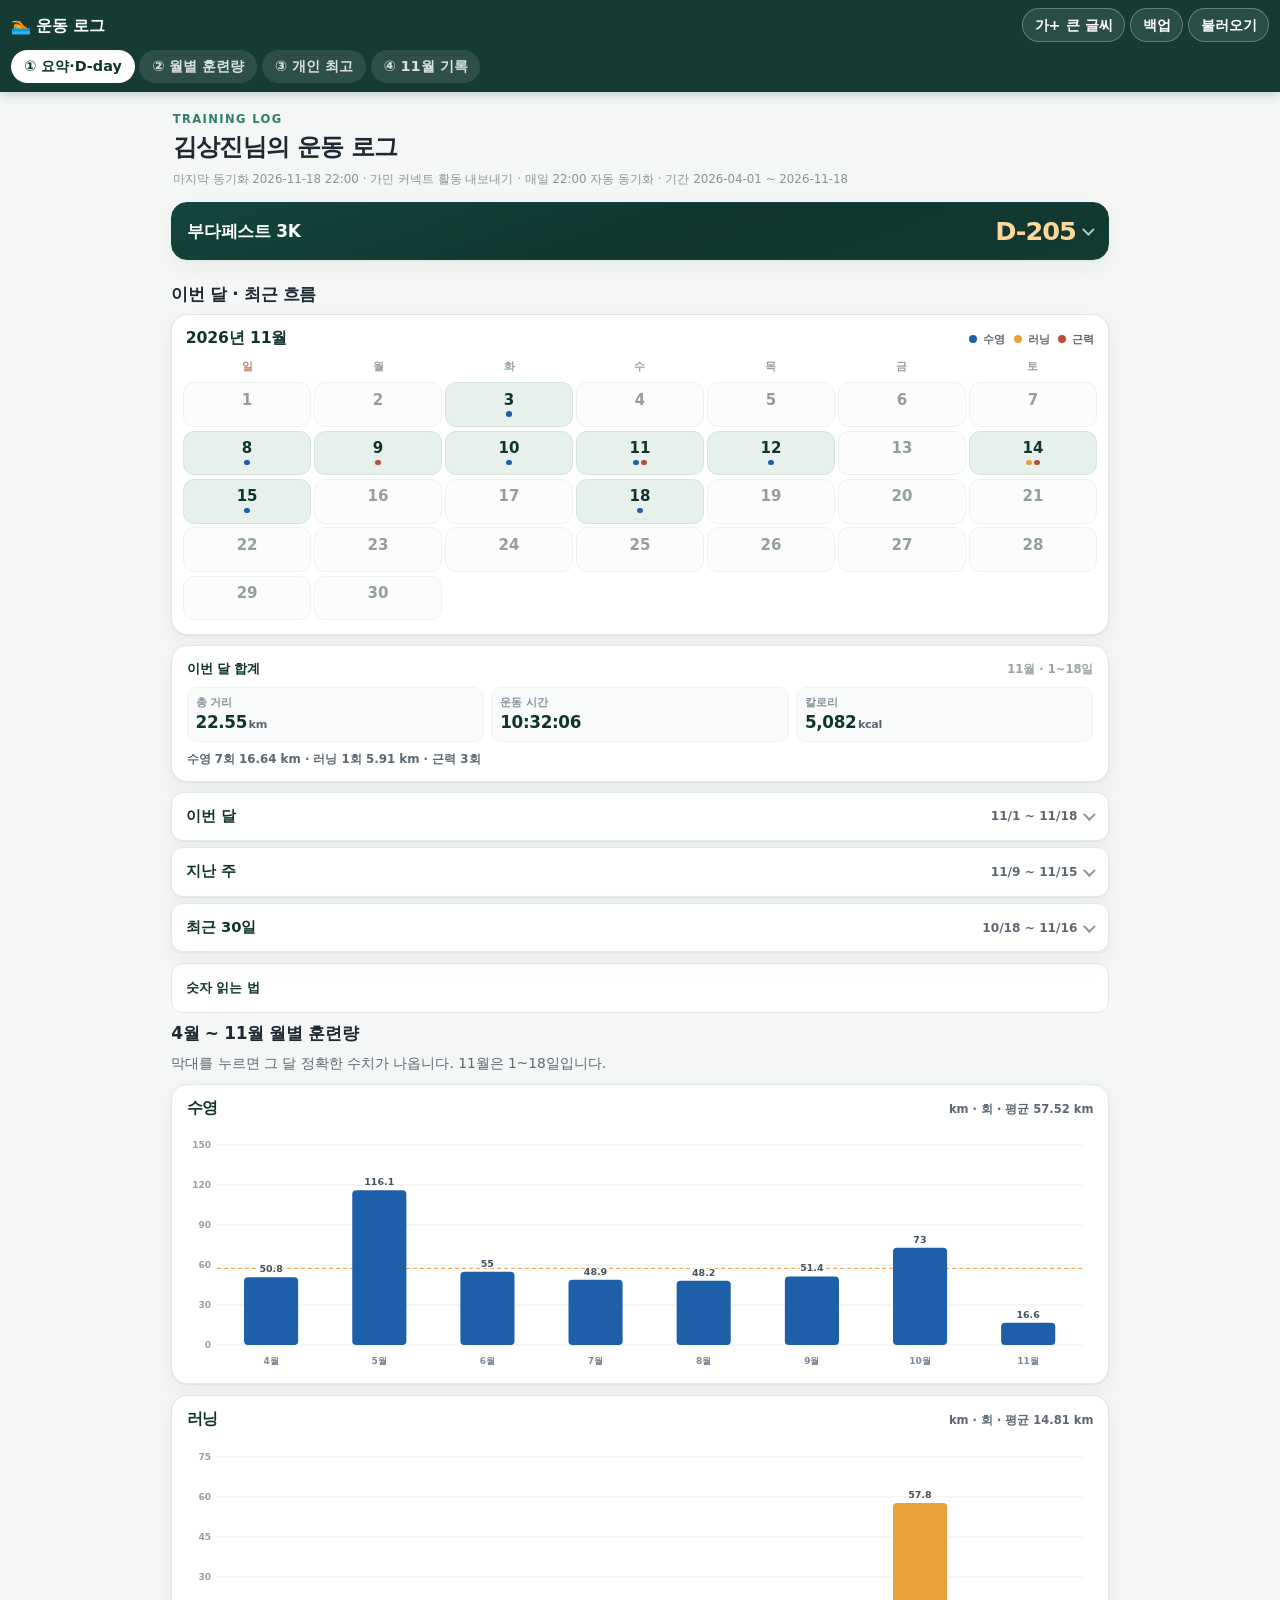
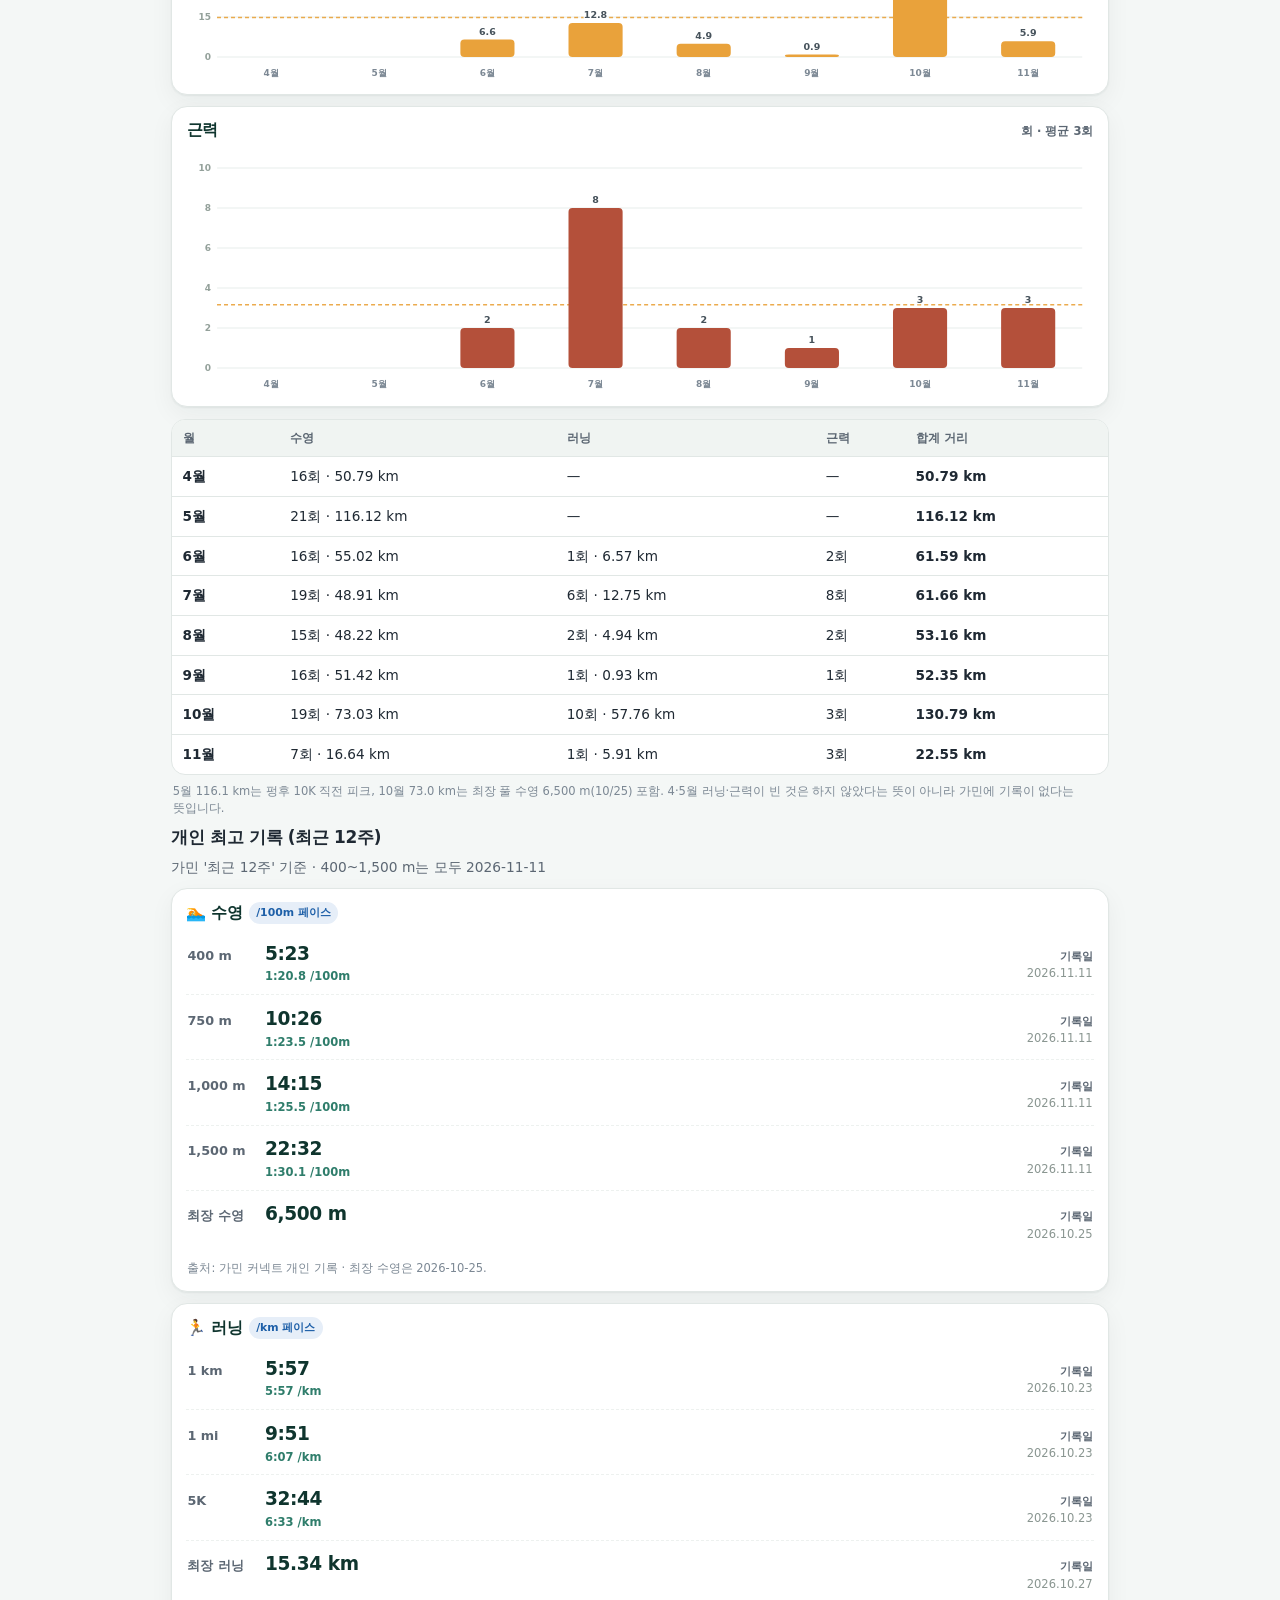
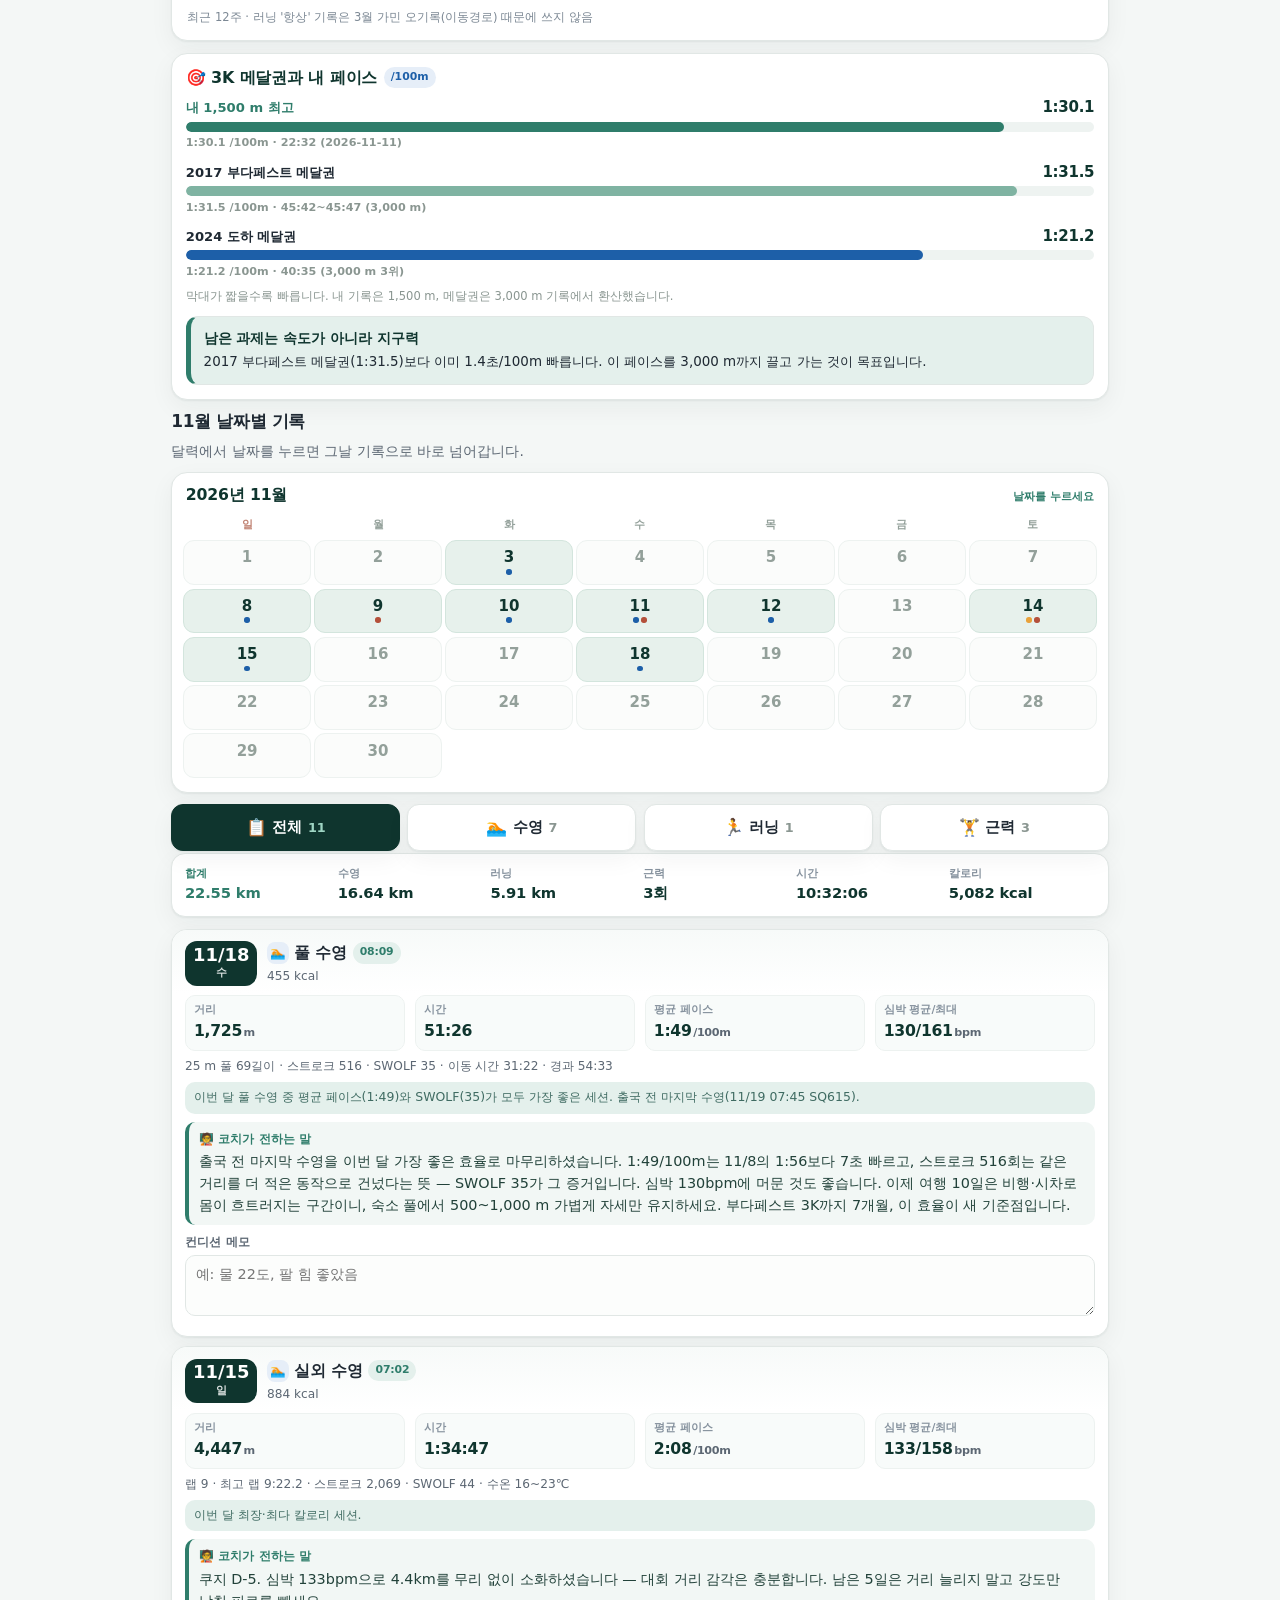
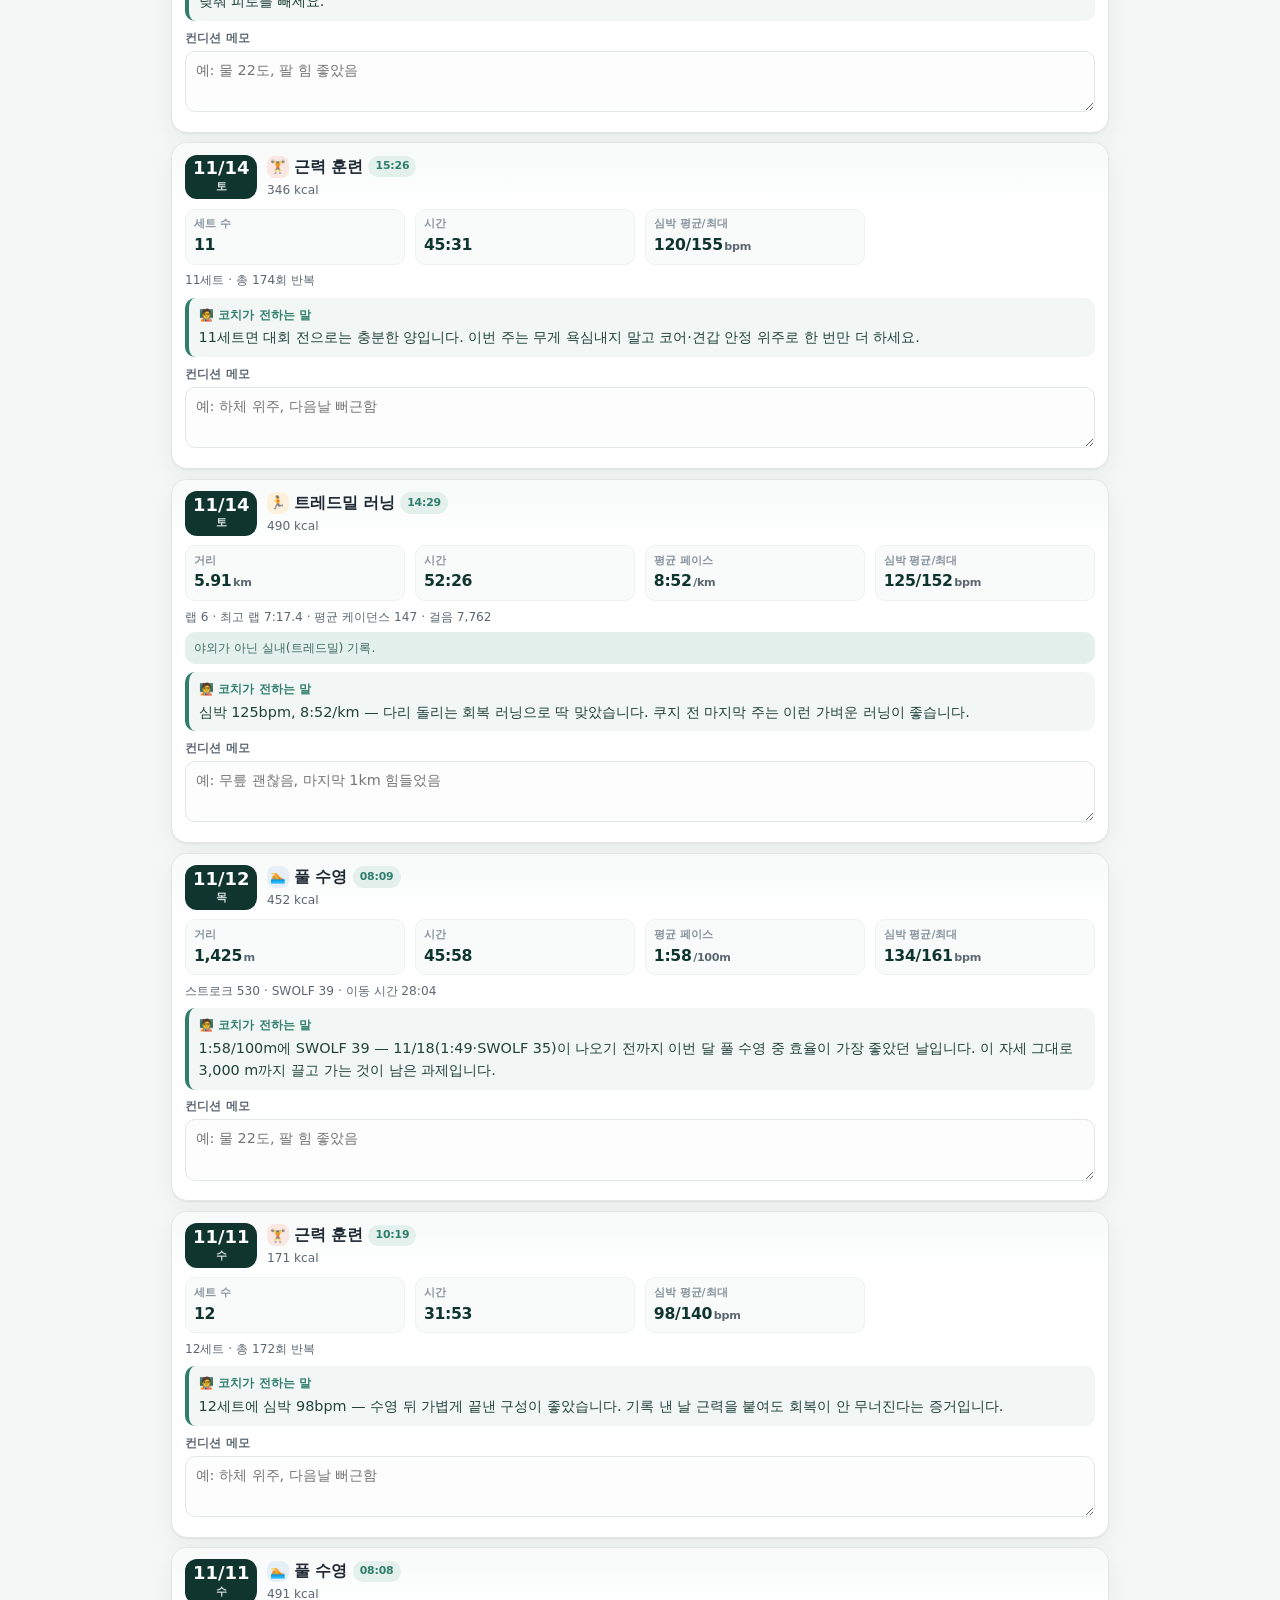
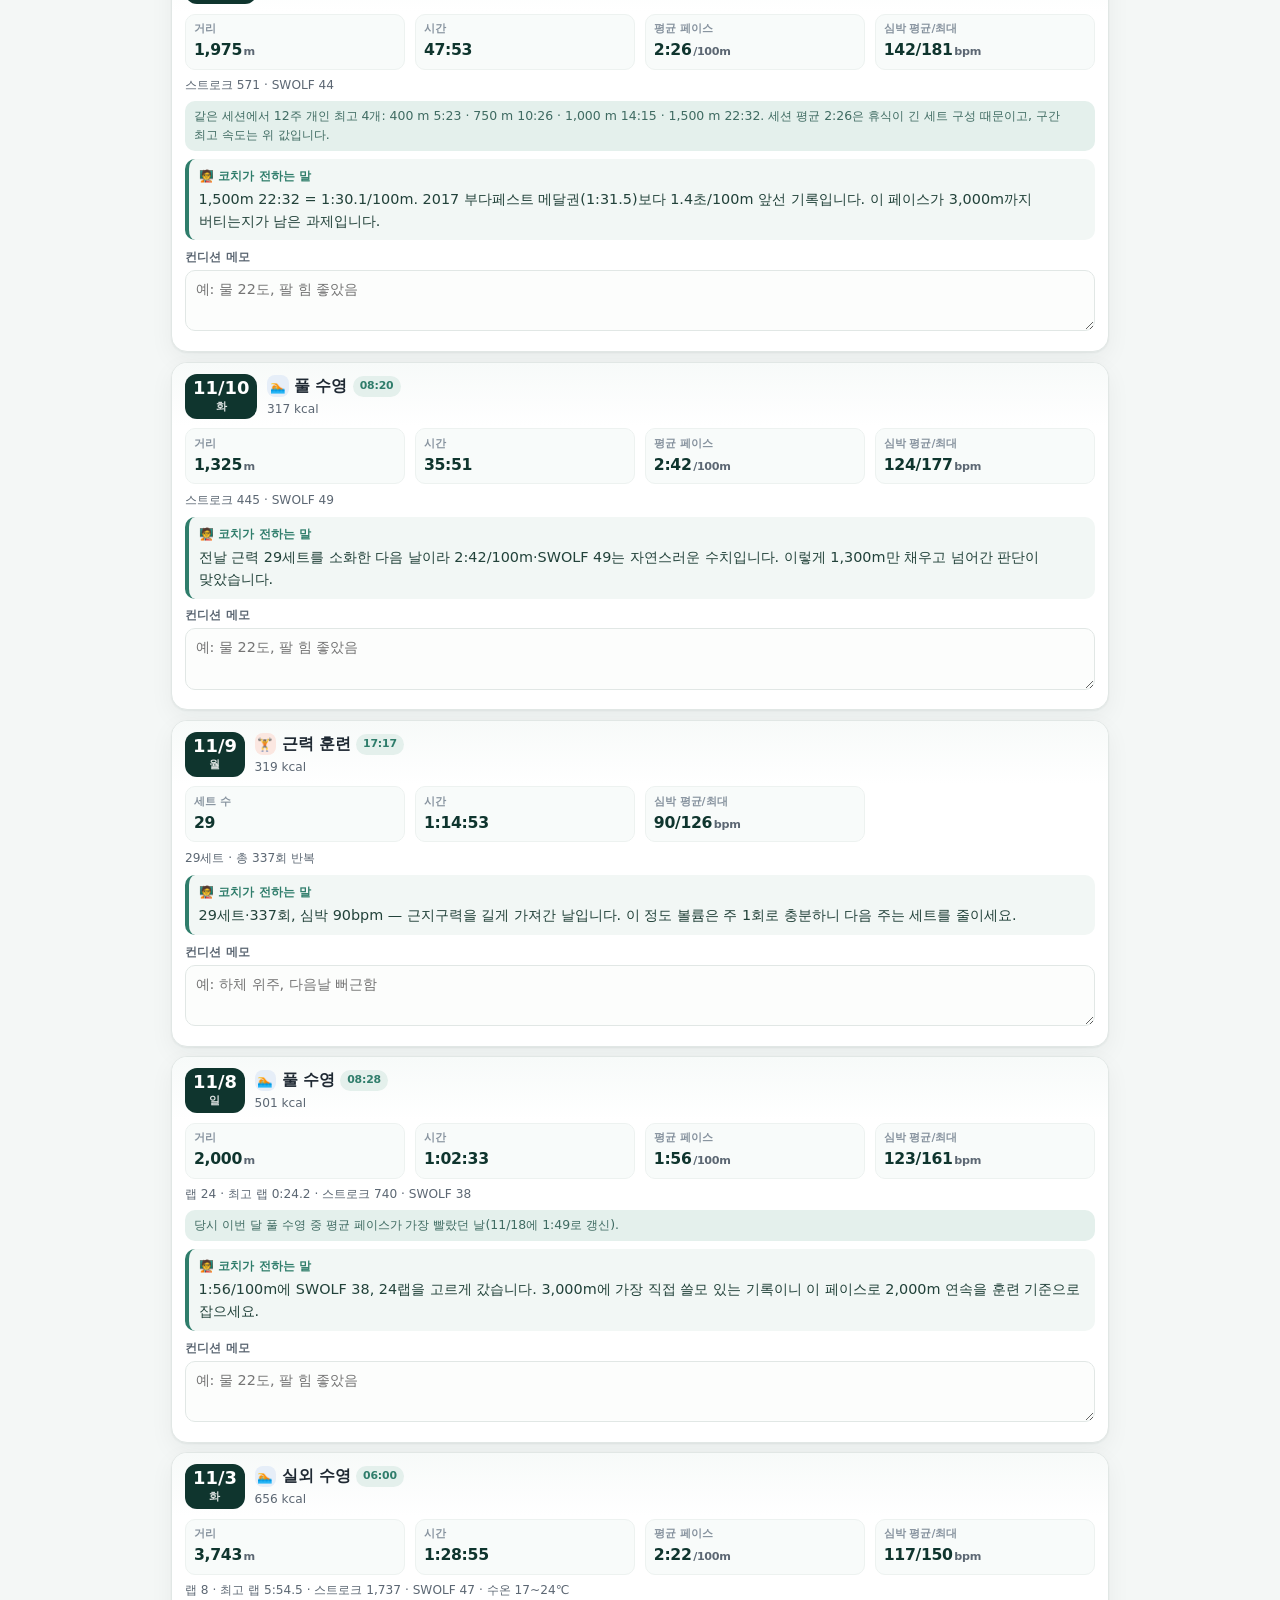
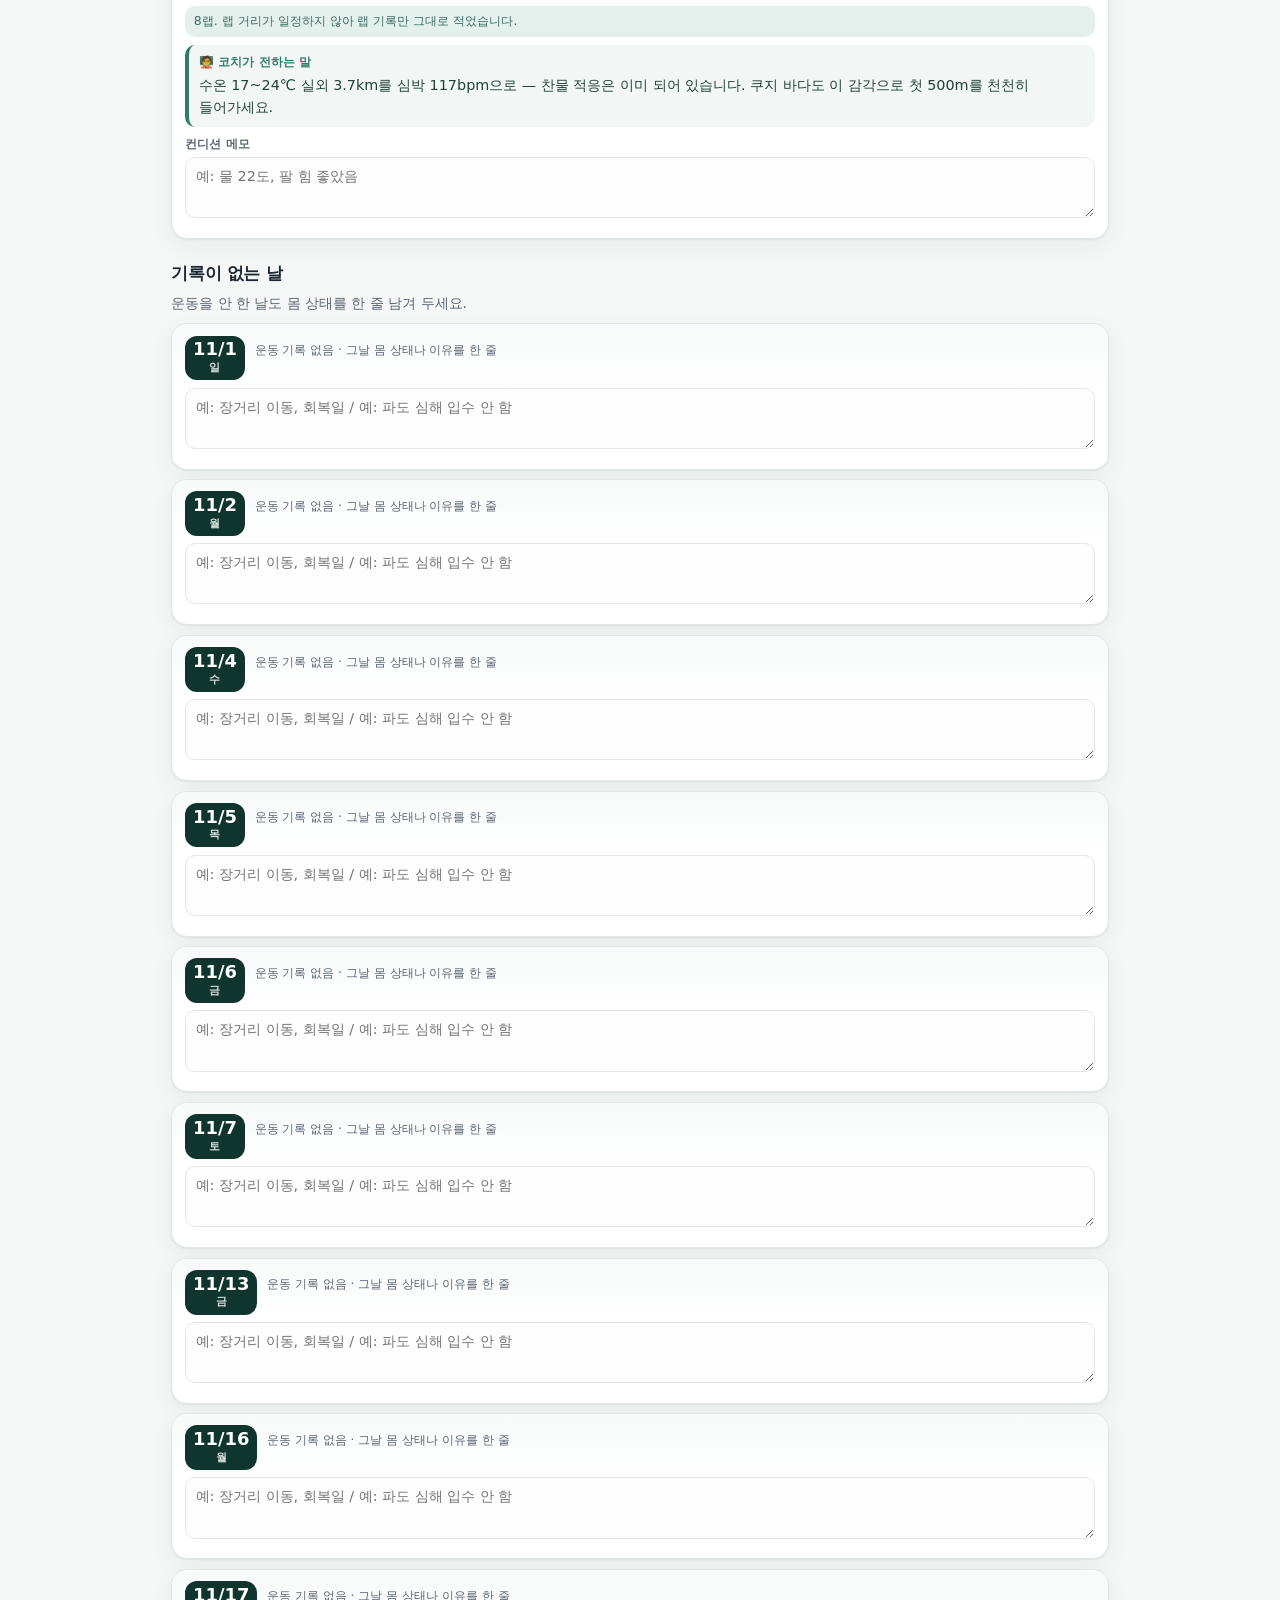
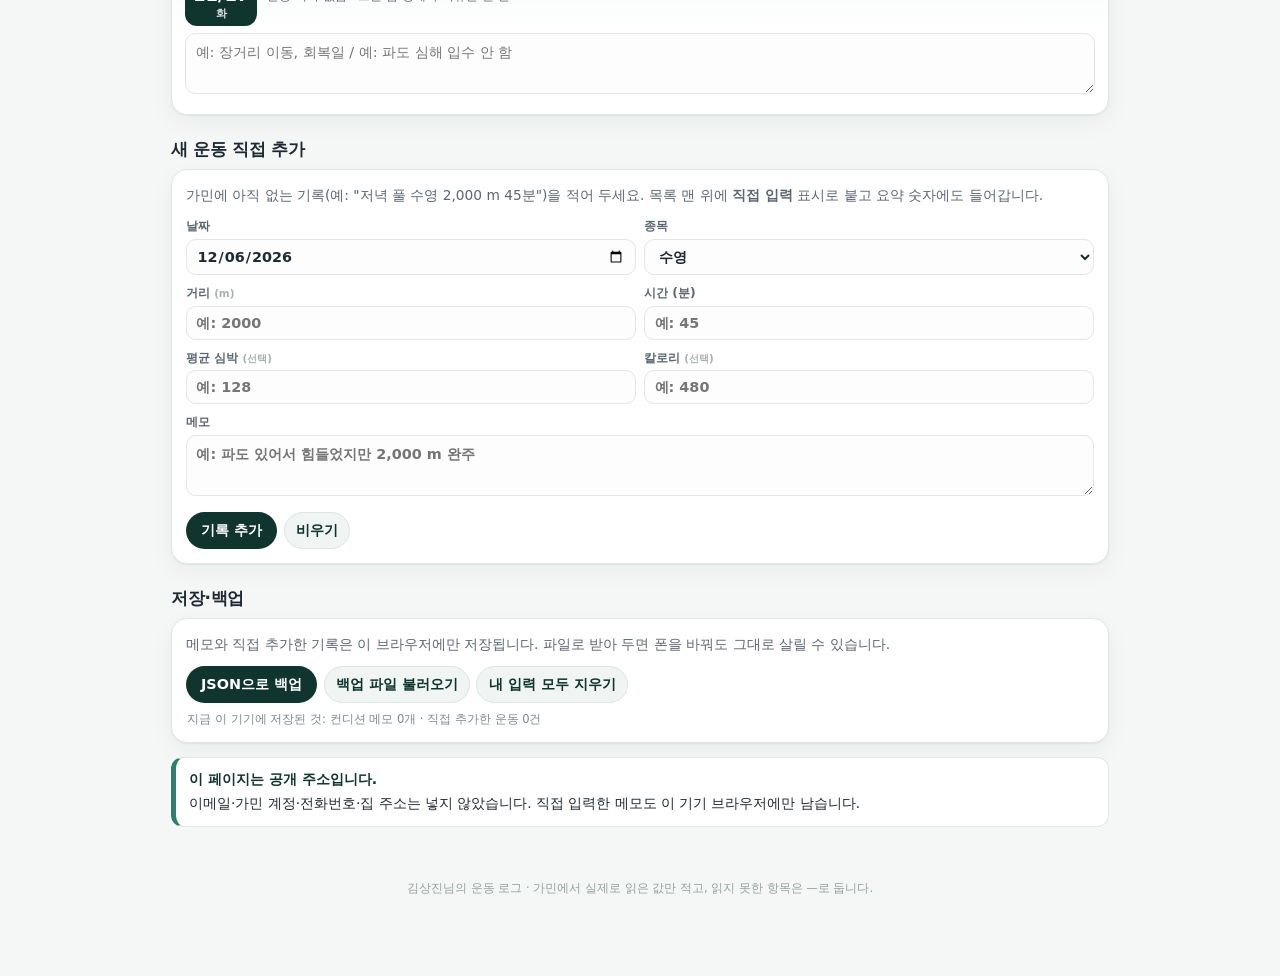
==== commit 019926f3: "운동 로그: 11/18 풀 수영 기록·코치 코멘트 추가, D-day를 부다페스트 3K로 정리 - 11/18(수) 08:09 풀 수영 1,725 m · 51:26 · 1:49/100" ====
--- a/workout/index.html
+++ b/workout/index.html
@@ -6,8 +6,12 @@
 <meta name="theme-color" content="#0F352E">
 <meta name="description" content="김상진님의 운동 로그 — 가민 커넥트 수영·러닝·근력 기록, 월별 훈련량과 개인 최고 기록, 코치 코멘트.">
 <title>김상진님의 운동 로그</title>
-<link rel="stylesheet" href="styles.css?v=20261116b">
+<link rel="stylesheet" href="styles.css?v=20261119a">
 <link rel="icon" href="data:image/svg+xml,%3Csvg xmlns='http://www.w3.org/2000/svg' viewBox='0 0 100 100'%3E%3Ctext y='.9em' font-size='90'%3E%F0%9F%8F%8A%EF%B8%8F%3C/text%3E%3C/svg%3E">
+<link rel="manifest" href="manifest.webmanifest">
+<link rel="apple-touch-icon" href="icon-192.png">
+<meta name="apple-mobile-web-app-capable" content="yes">
+<meta name="apple-mobile-web-app-title" content="운동 로그">
 </head>
 <body>
 
@@ -58,14 +62,14 @@
 
     <details class="notes">
       <summary>숫자 읽는 법</summary>
-      <p>수영은 m·km, 러닝은 km, 근력은 거리 대신 시간·세트로 적습니다. 가민에서 일부 러닝 거리가 m로 나와(예: 10/22 트랙 4,770 = 4.77 km) 옮길 때 단위를 확인했고, 3월 이동경로 러닝 2건(782.51 km·301.78 km)은 모든 합계에서 뺐습니다. 칼로리는 기록별 합 4,627 kcal, 가민 월 집계는 4,626 kcal(반올림 차이)입니다.</p>
+      <p>수영은 m·km, 러닝은 km, 근력은 거리 대신 시간·세트로 적습니다. 가민에서 일부 러닝 거리가 m로 나와(예: 10/22 트랙 4,770 = 4.77 km) 옮길 때 단위를 확인했고, 3월 이동경로 러닝 2건(782.51 km·301.78 km)은 모든 합계에서 뺐습니다. 칼로리는 기록별 합 5,082 kcal, 가민 월 집계는 5,081 kcal(반올림 차이)입니다.</p>
     </details>
   </section>
 
   <!-- ② 월별 훈련량 -->
   <section id="sec-monthly">
     <h2 class="sect first">4월 ~ 11월 월별 훈련량</h2>
-    <p class="hint">막대를 누르면 그 달 정확한 수치가 나옵니다. 11월은 1~16일입니다.</p>
+    <p class="hint">막대를 누르면 그 달 정확한 수치가 나옵니다. 11월은 1~18일입니다.</p>
 
     <div class="card chartcard">
       <div class="chart-head">
@@ -223,7 +227,15 @@
 <div class="tip" id="tip" role="status" aria-live="polite" hidden></div>
 <div class="toast" id="toast" role="status" aria-live="polite"></div>
 
-<script src="data.js?v=20261116b"></script>
-<script src="app.js?v=20261116b"></script>
+<script src="data.js?v=20261119a"></script>
+<script src="app.js?v=20261119a"></script>
+<script>
+/* 오프라인 사용: 같은 서비스 워커(사이트 최상위)를 써서 여행 로그·운동 로그를 모두 저장합니다. */
+if ('serviceWorker' in navigator) {
+  window.addEventListener('load', function () {
+    navigator.serviceWorker.register('../sw.js').catch(function () { /* 지원하지 않는 브라우저는 그냥 넘어갑니다 */ });
+  });
+}
+</script>
 </body>
 </html>
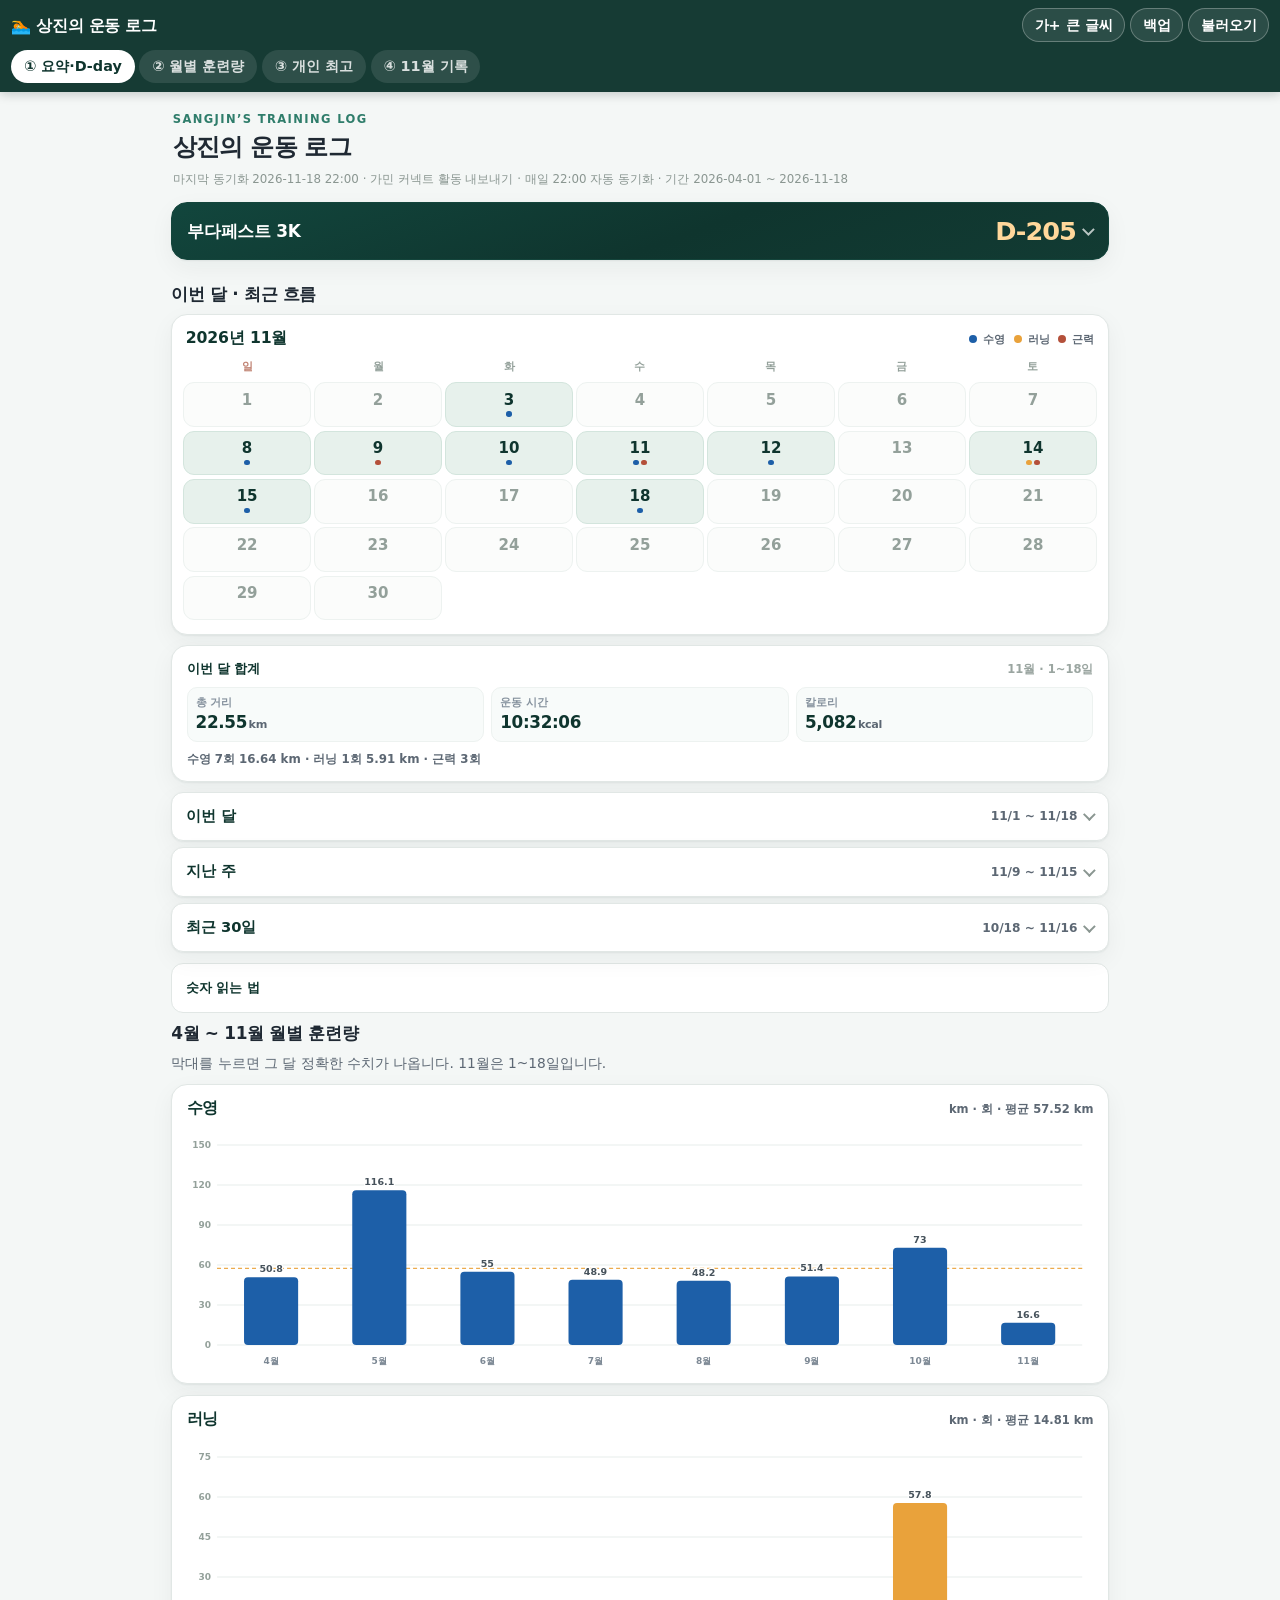
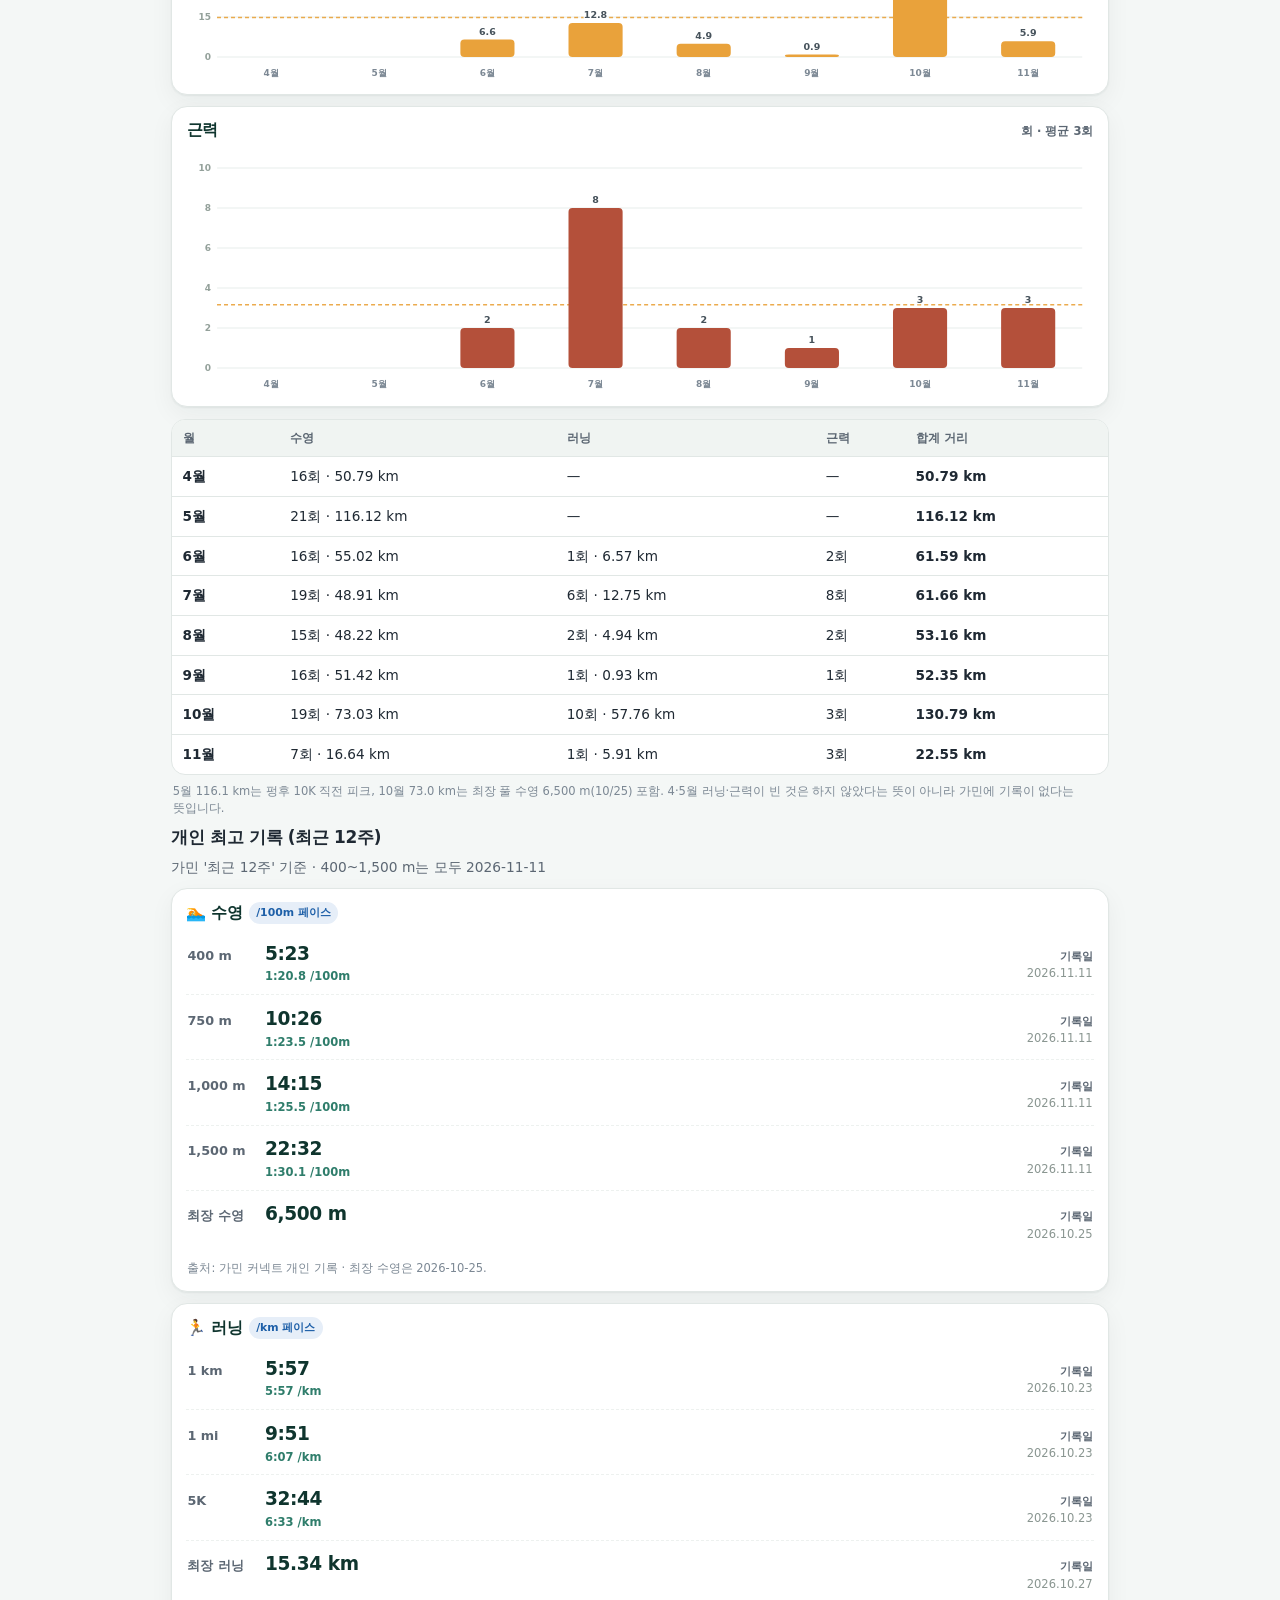
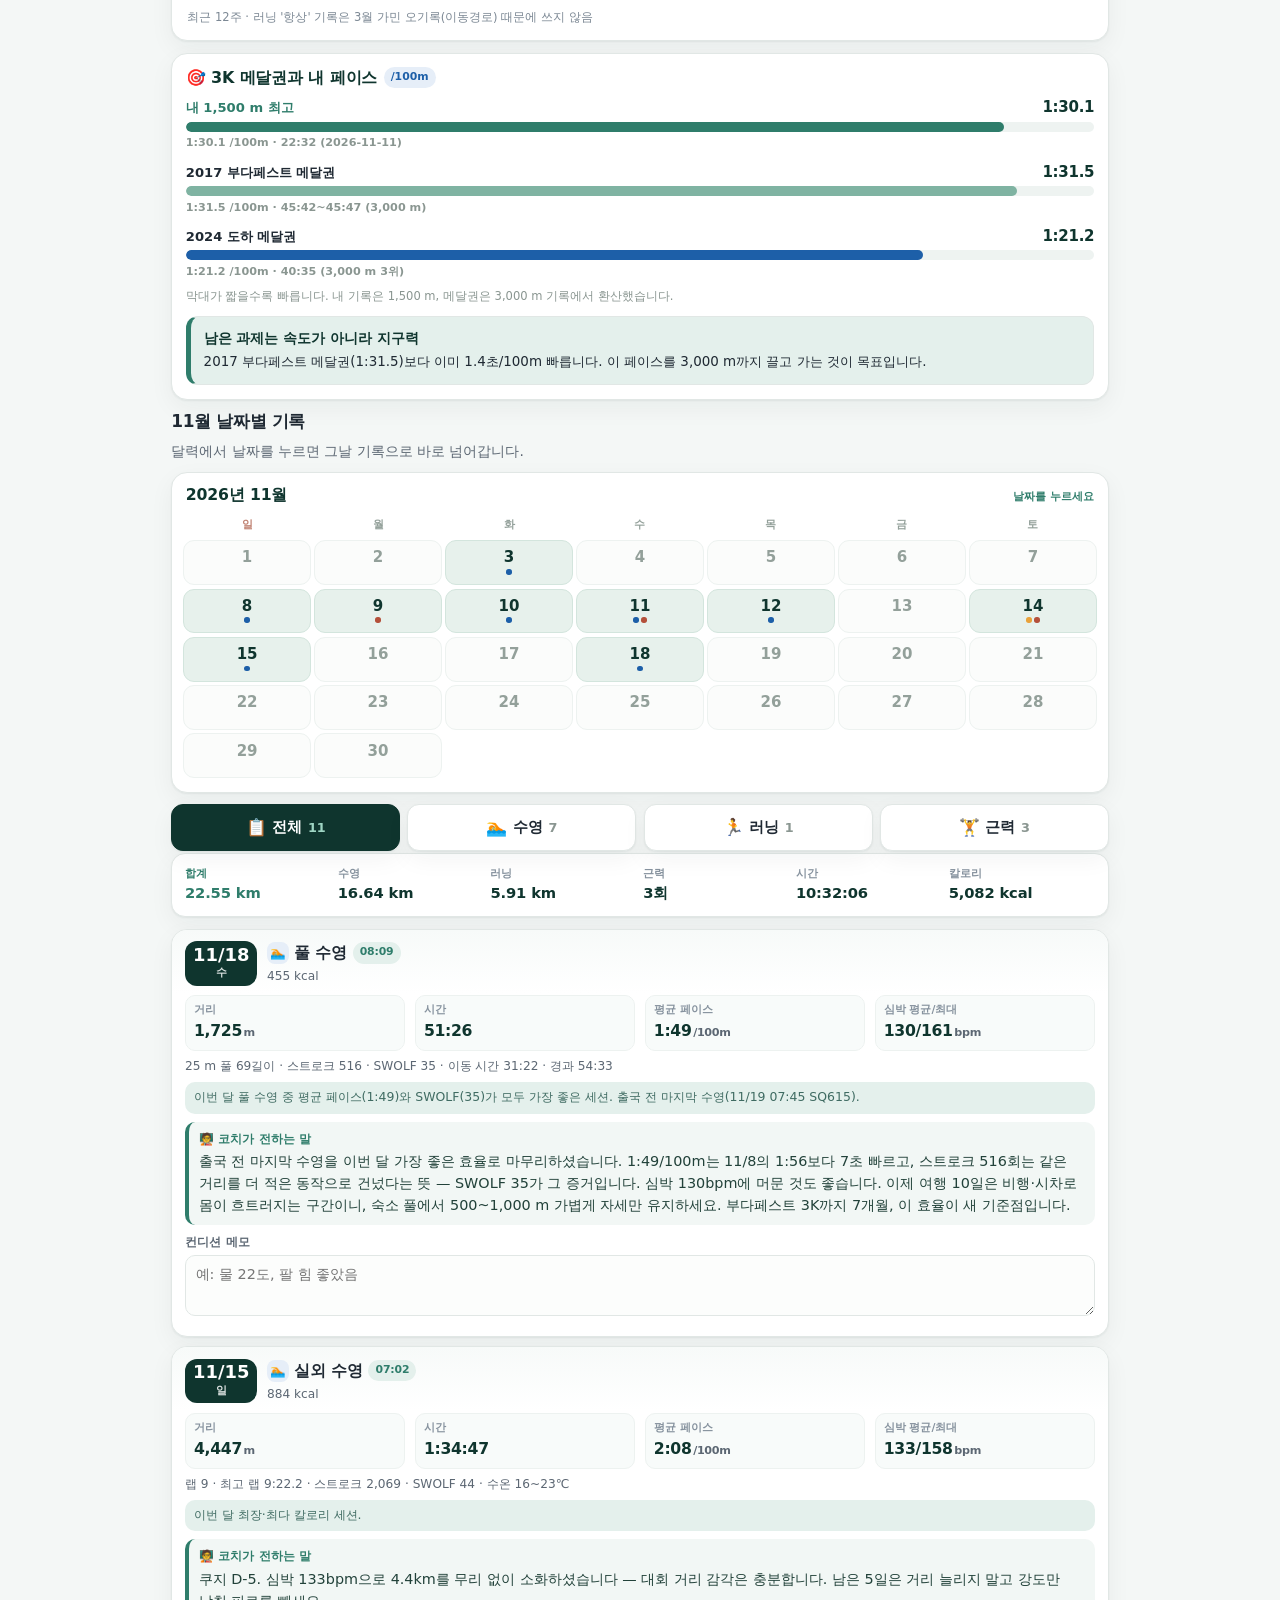
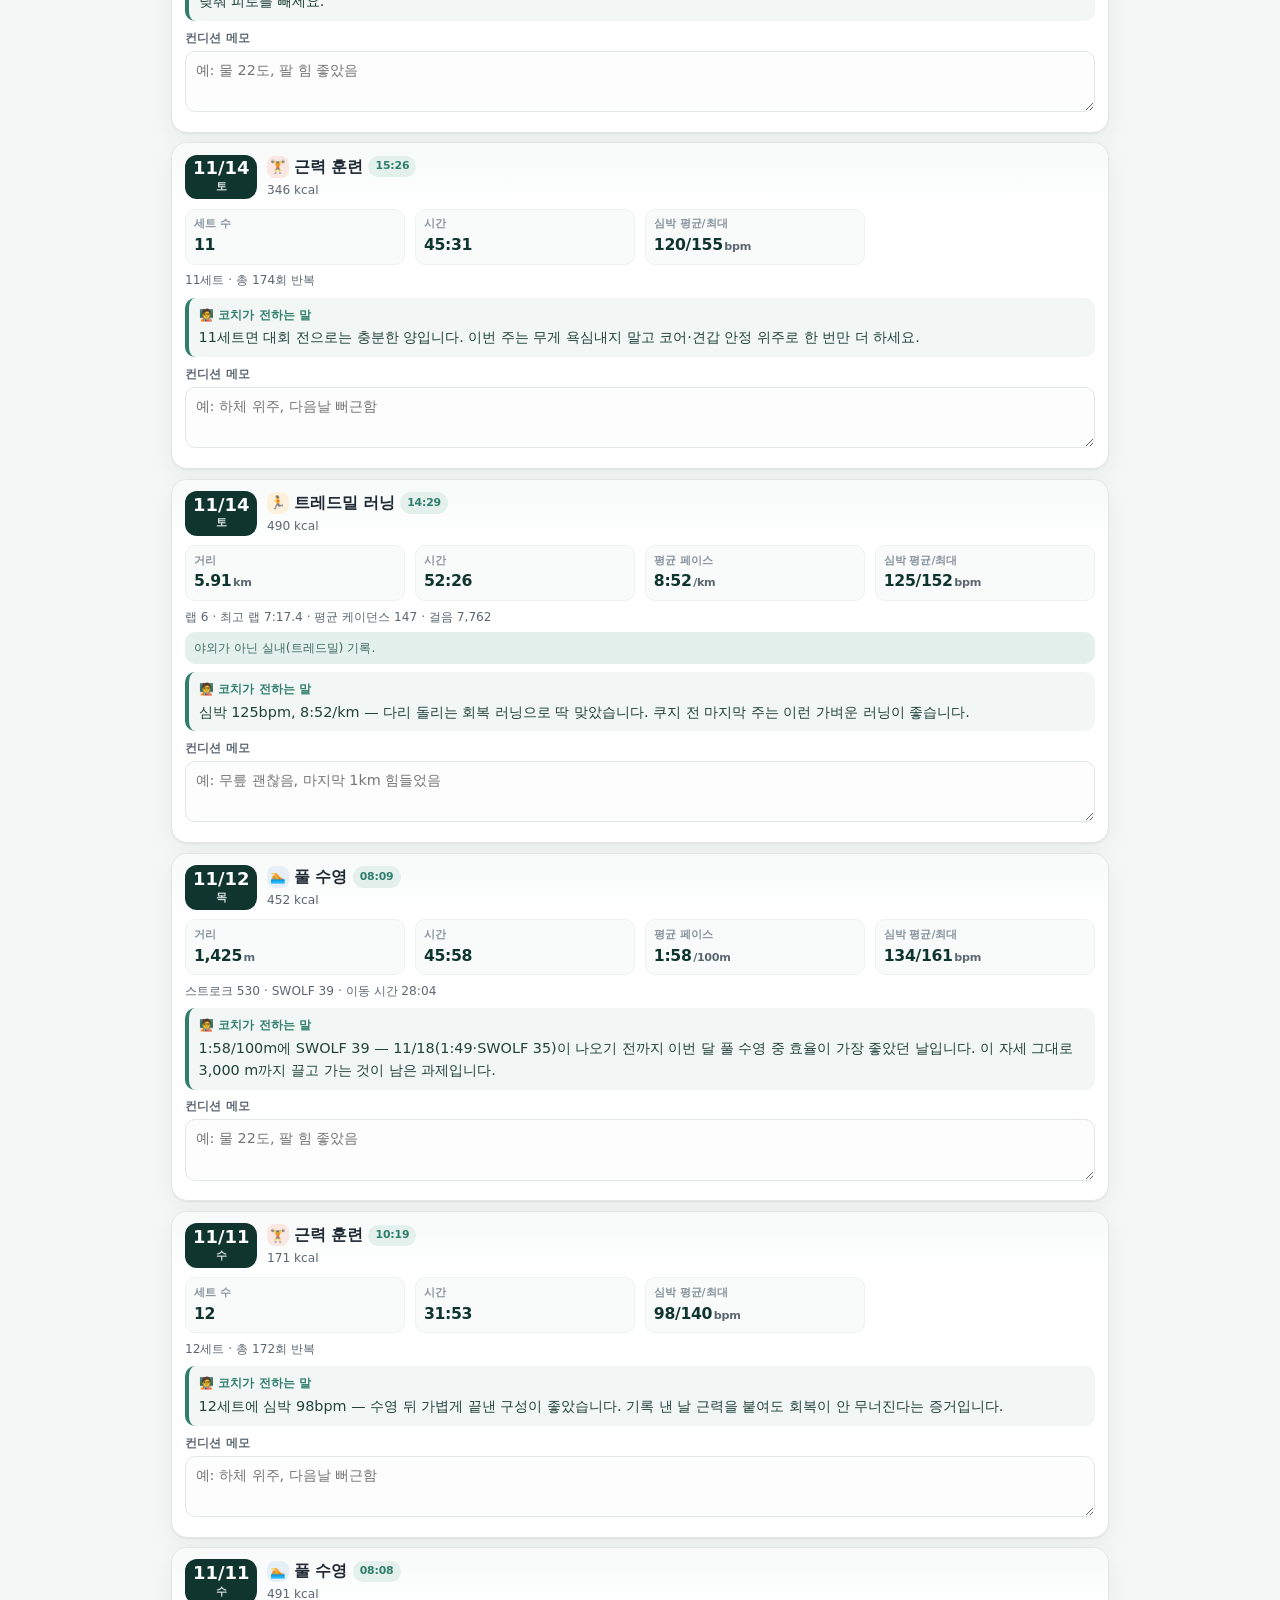
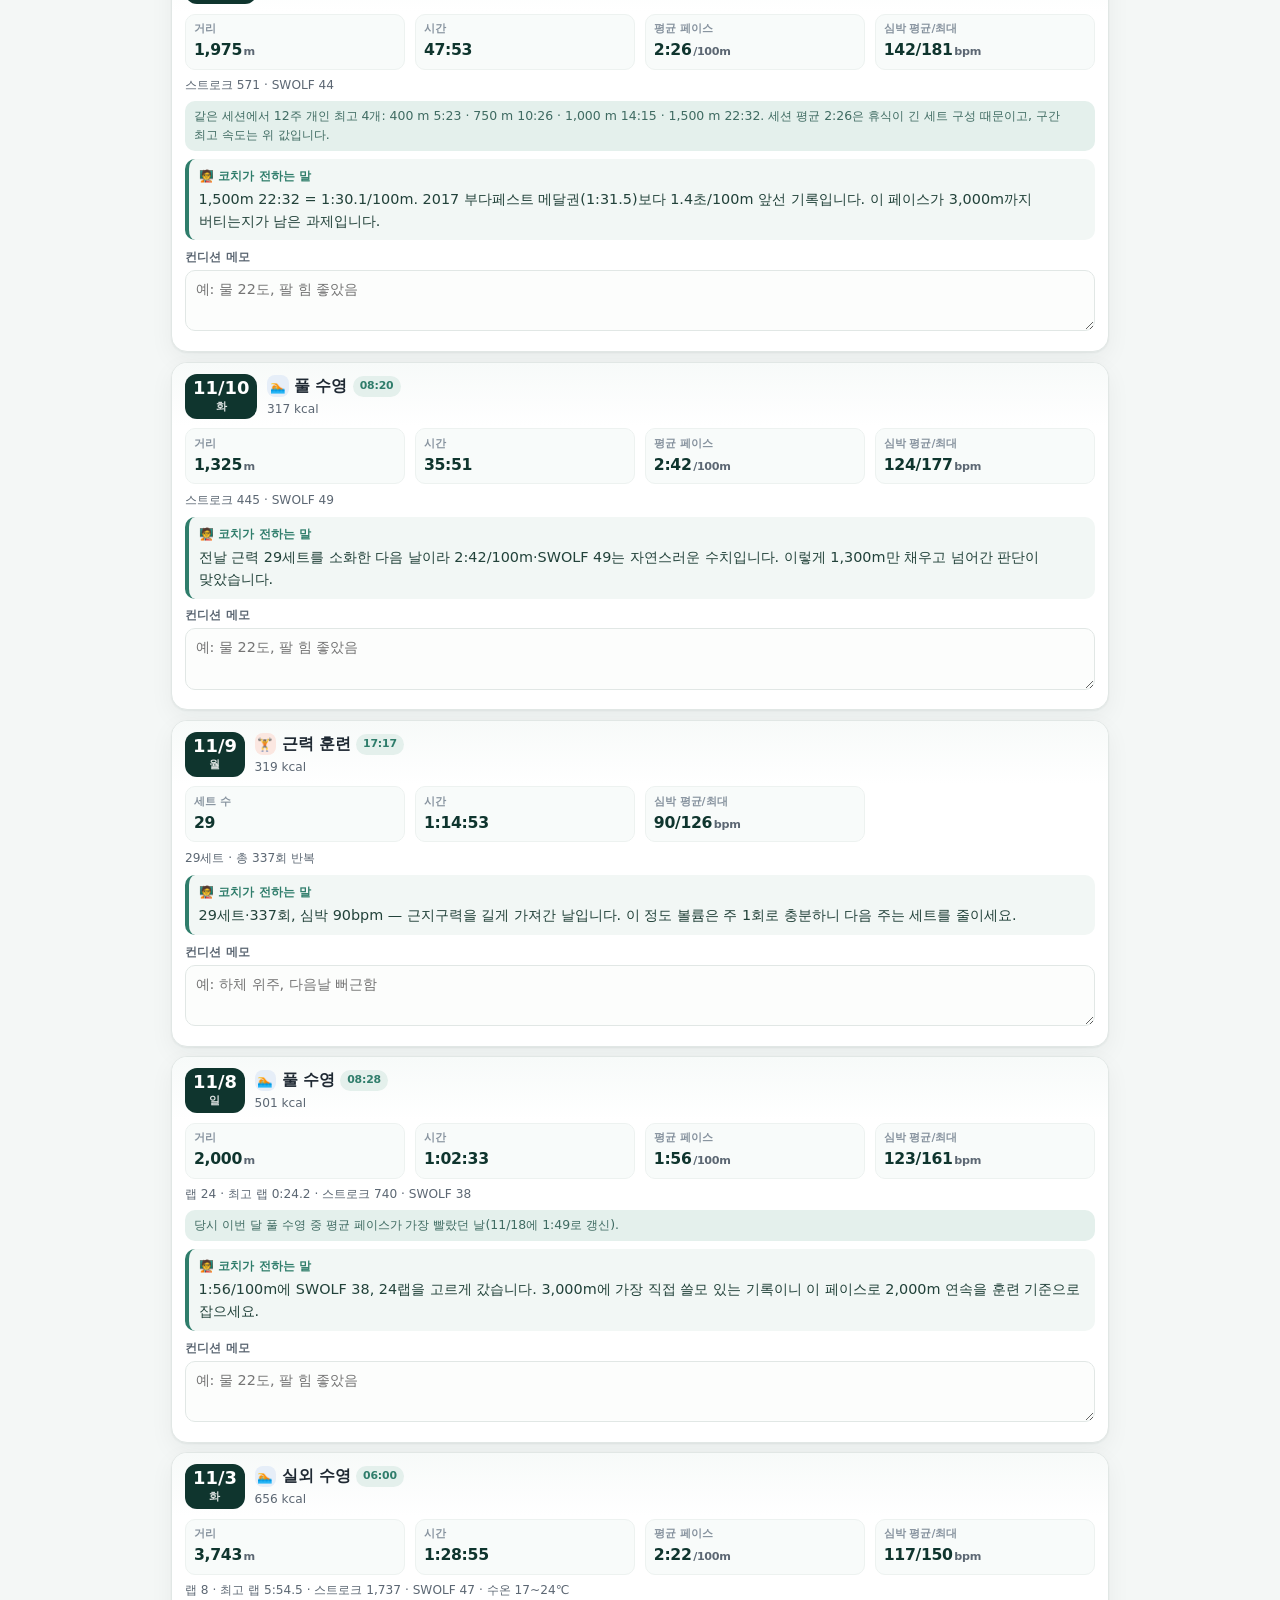
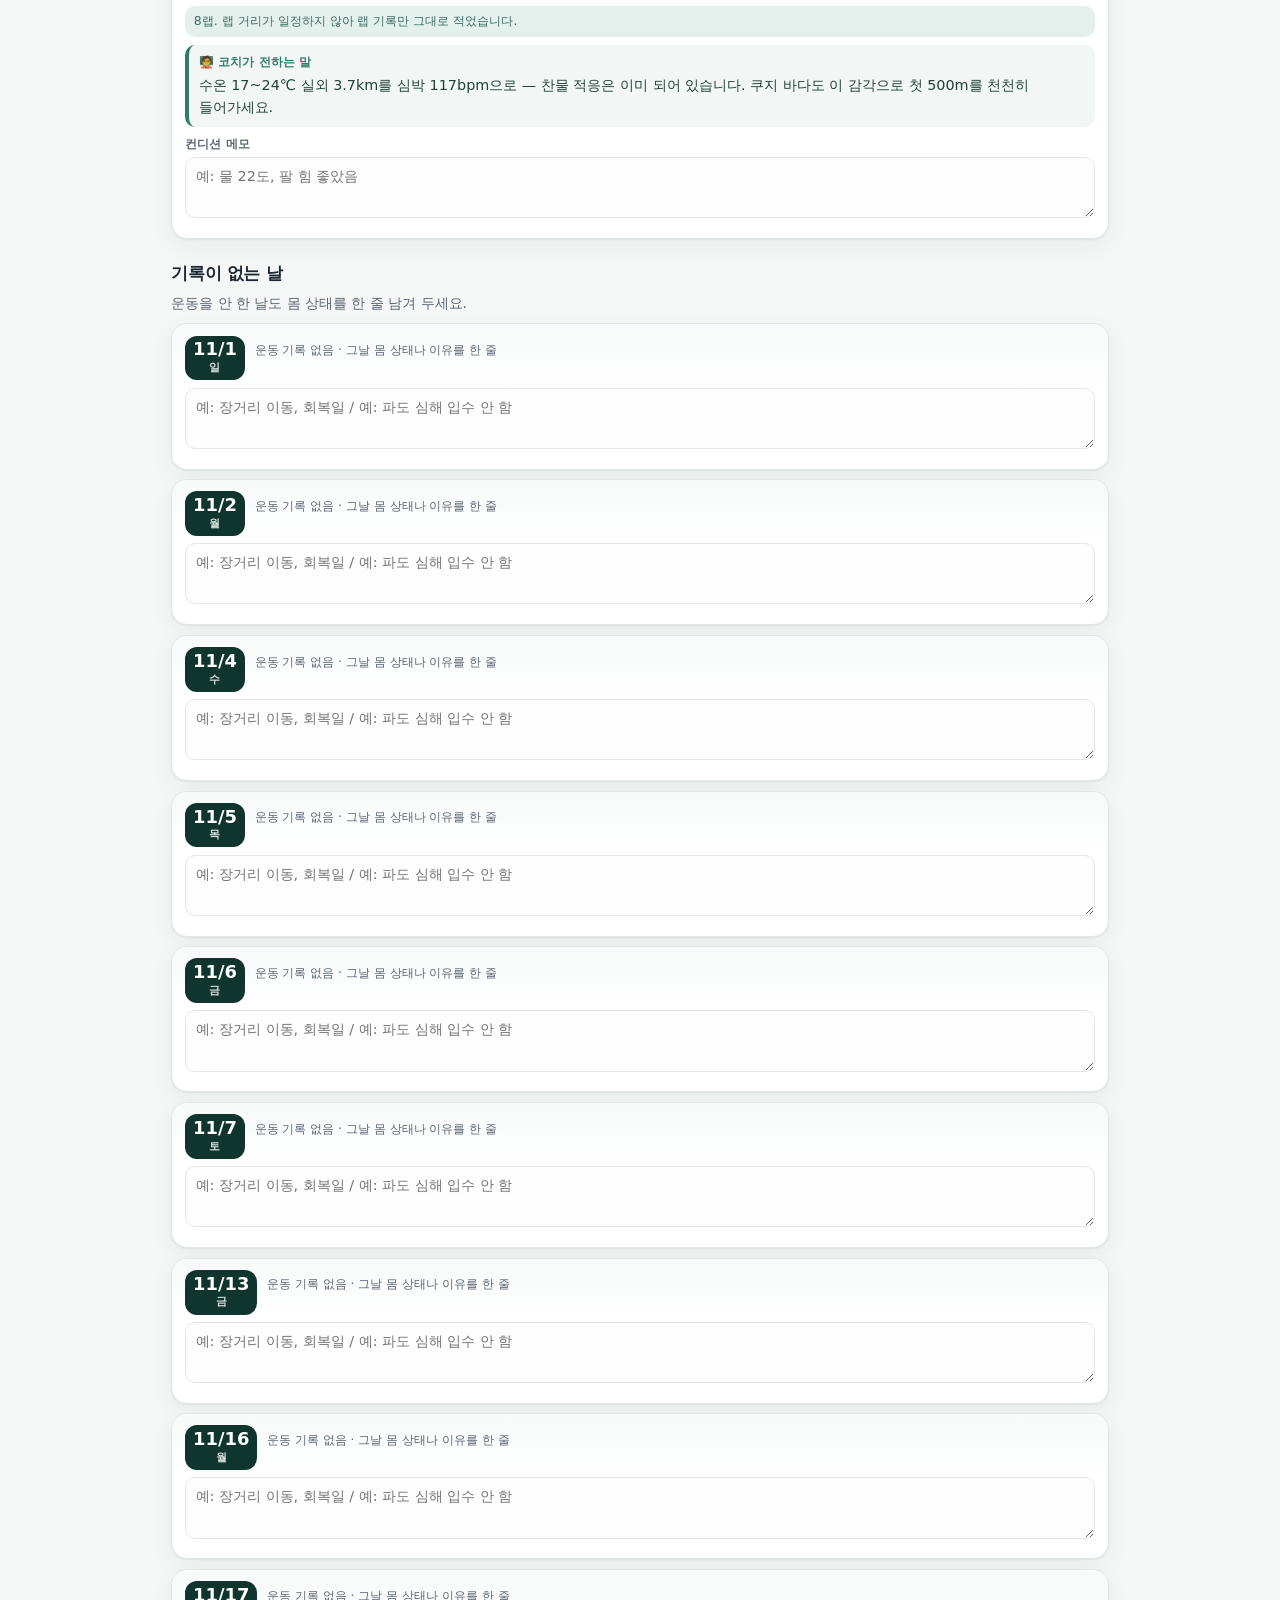
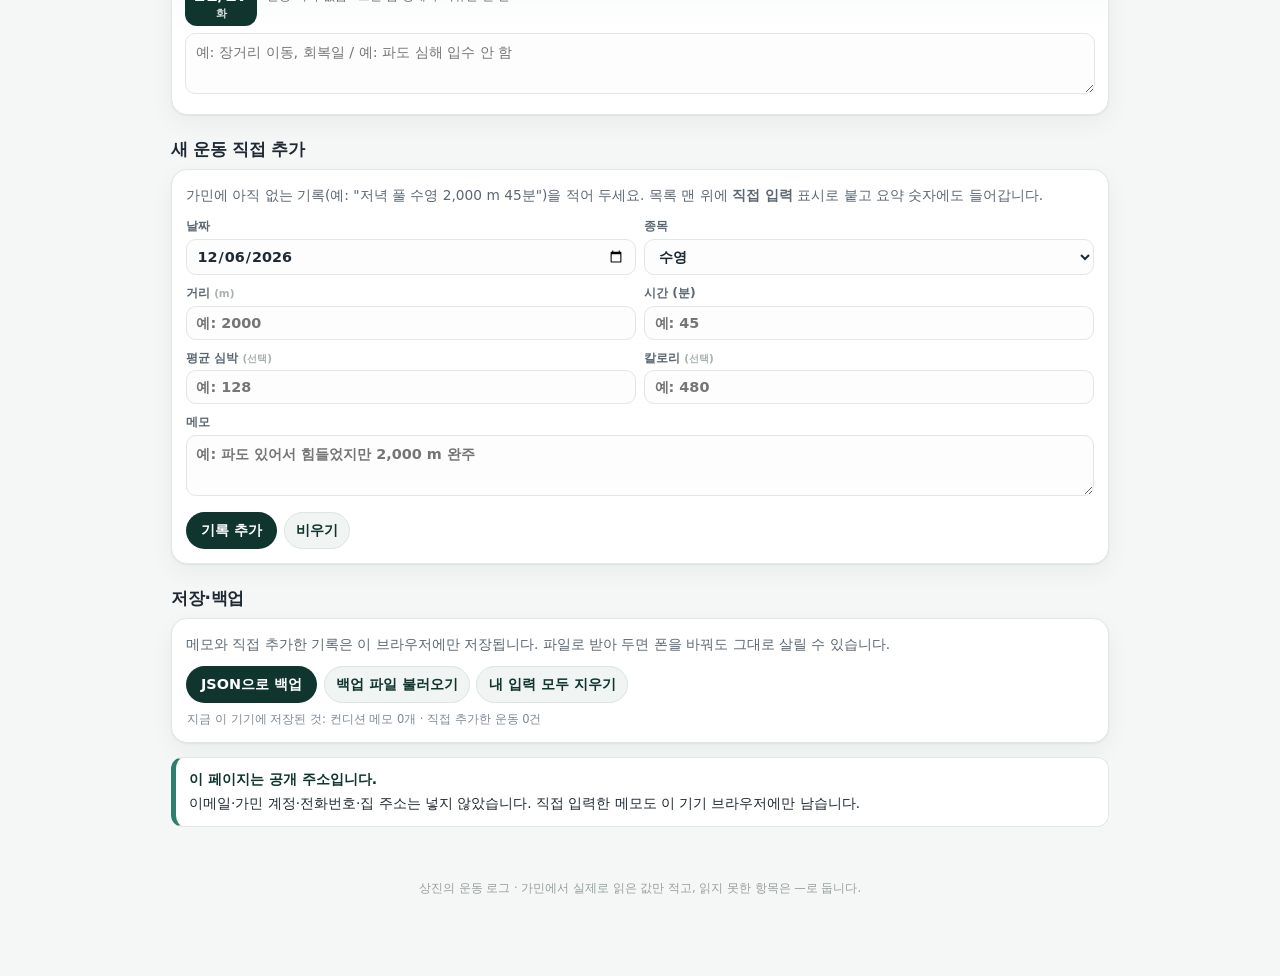
==== commit 7f1029a4: "운동 로그 타이틀 '상진의 운동 로그'로 변경: <title>·상단 로고·본문 제목·푸터·manifest·data.js, 캐시 버전 갱신" ====
--- a/workout/index.html
+++ b/workout/index.html
@@ -4,20 +4,20 @@
 <meta charset="utf-8">
 <meta name="viewport" content="width=device-width, initial-scale=1, viewport-fit=cover">
 <meta name="theme-color" content="#0F352E">
-<meta name="description" content="김상진님의 운동 로그 — 가민 커넥트 수영·러닝·근력 기록, 월별 훈련량과 개인 최고 기록, 코치 코멘트.">
-<title>김상진님의 운동 로그</title>
+<meta name="description" content="상진의 운동 로그 — 가민 커넥트 수영·러닝·근력 기록, 월별 훈련량과 개인 최고 기록, 코치 코멘트.">
+<title>상진의 운동 로그</title>
 <link rel="stylesheet" href="styles.css?v=20261119a">
 <link rel="icon" href="data:image/svg+xml,%3Csvg xmlns='http://www.w3.org/2000/svg' viewBox='0 0 100 100'%3E%3Ctext y='.9em' font-size='90'%3E%F0%9F%8F%8A%EF%B8%8F%3C/text%3E%3C/svg%3E">
 <link rel="manifest" href="manifest.webmanifest">
 <link rel="apple-touch-icon" href="icon-192.png">
 <meta name="apple-mobile-web-app-capable" content="yes">
-<meta name="apple-mobile-web-app-title" content="운동 로그">
+<meta name="apple-mobile-web-app-title" content="상진의 운동 로그">
 </head>
 <body>
 
 <header class="topbar">
   <div class="topbar-row">
-    <div class="brand">🏊 <span>운동 로그</span></div>
+    <div class="brand">🏊 <span>상진의 운동 로그</span></div>
     <div class="tools">
       <button id="btnBig" class="tool" type="button" aria-pressed="false">가+ 큰 글씨</button>
       <button id="btnBackup" class="tool" type="button">백업</button>
@@ -38,8 +38,8 @@
   <!-- ① 요약 & D-day -->
   <section id="sec-summary">
     <div class="hero">
-      <p class="eyebrow">Training Log</p>
-      <h1>김상진님의 운동 로그</h1>
+      <p class="eyebrow">Sangjin’s Training Log</p>
+      <h1>상진의 운동 로그</h1>
       <p class="synced" id="syncLine"></p>
     </div>
 
@@ -221,14 +221,14 @@
 </main>
 
 <footer class="foot">
-  <p>김상진님의 운동 로그 · 가민에서 실제로 읽은 값만 적고, 읽지 못한 항목은 —로 둡니다.</p>
+  <p>상진의 운동 로그 · 가민에서 실제로 읽은 값만 적고, 읽지 못한 항목은 —로 둡니다.</p>
 </footer>
 
 <div class="tip" id="tip" role="status" aria-live="polite" hidden></div>
 <div class="toast" id="toast" role="status" aria-live="polite"></div>
 
-<script src="data.js?v=20261119a"></script>
-<script src="app.js?v=20261119a"></script>
+<script src="data.js?v=20261120a"></script>
+<script src="app.js?v=20261120a"></script>
 <script>
 /* 오프라인 사용: 같은 서비스 워커(사이트 최상위)를 써서 여행 로그·운동 로그를 모두 저장합니다. */
 if ('serviceWorker' in navigator) {
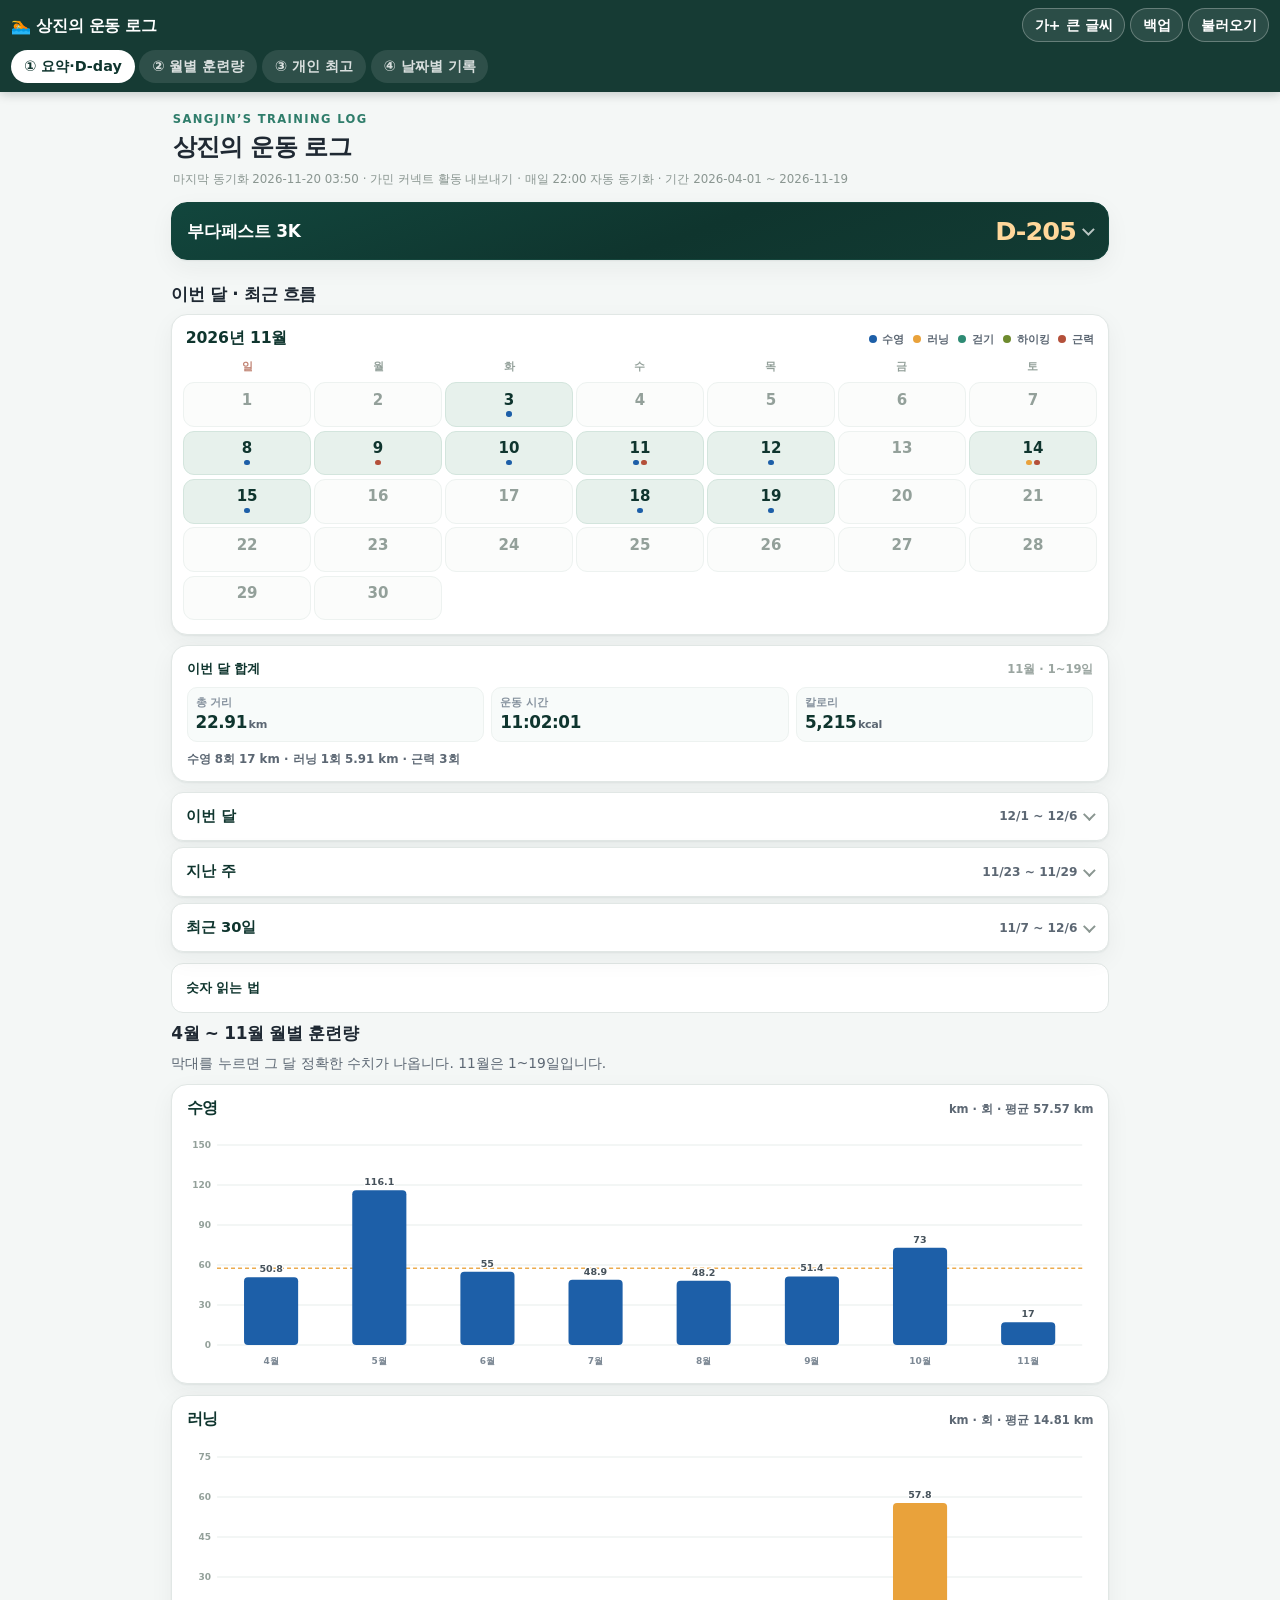
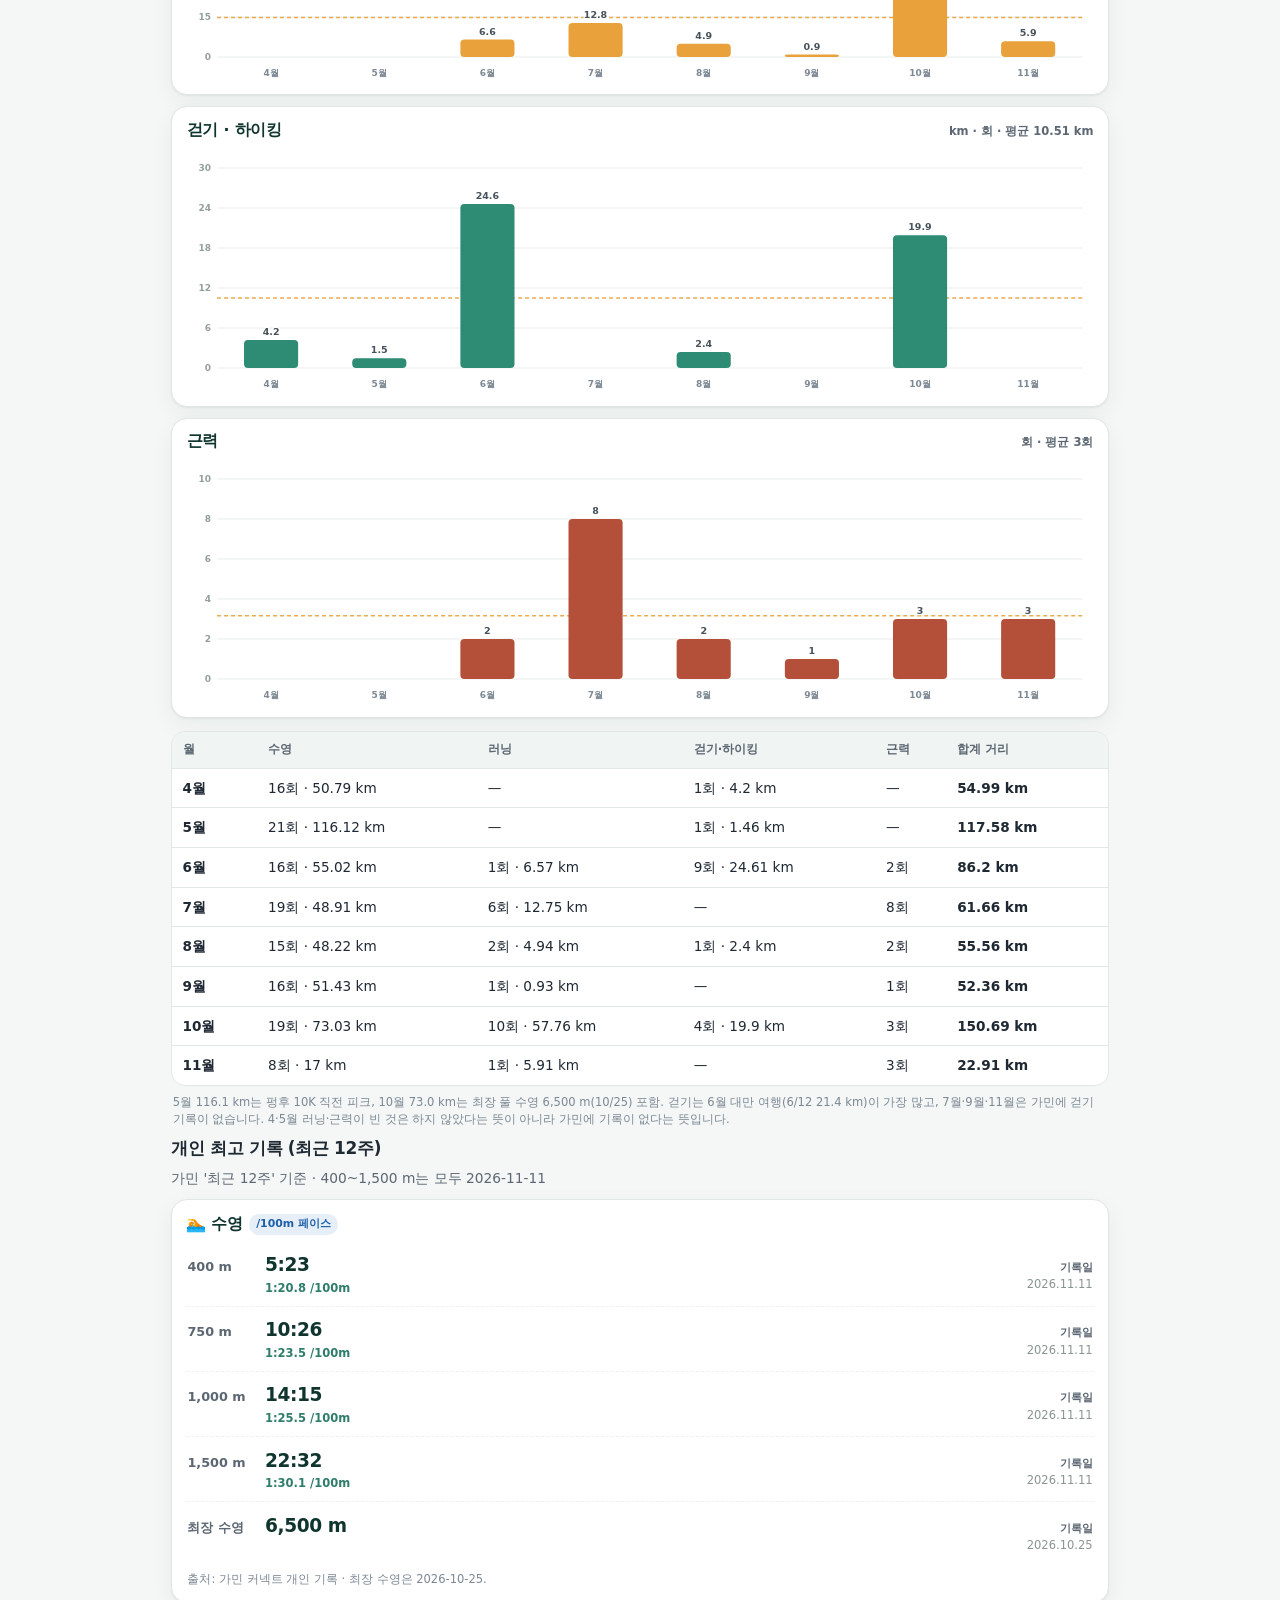
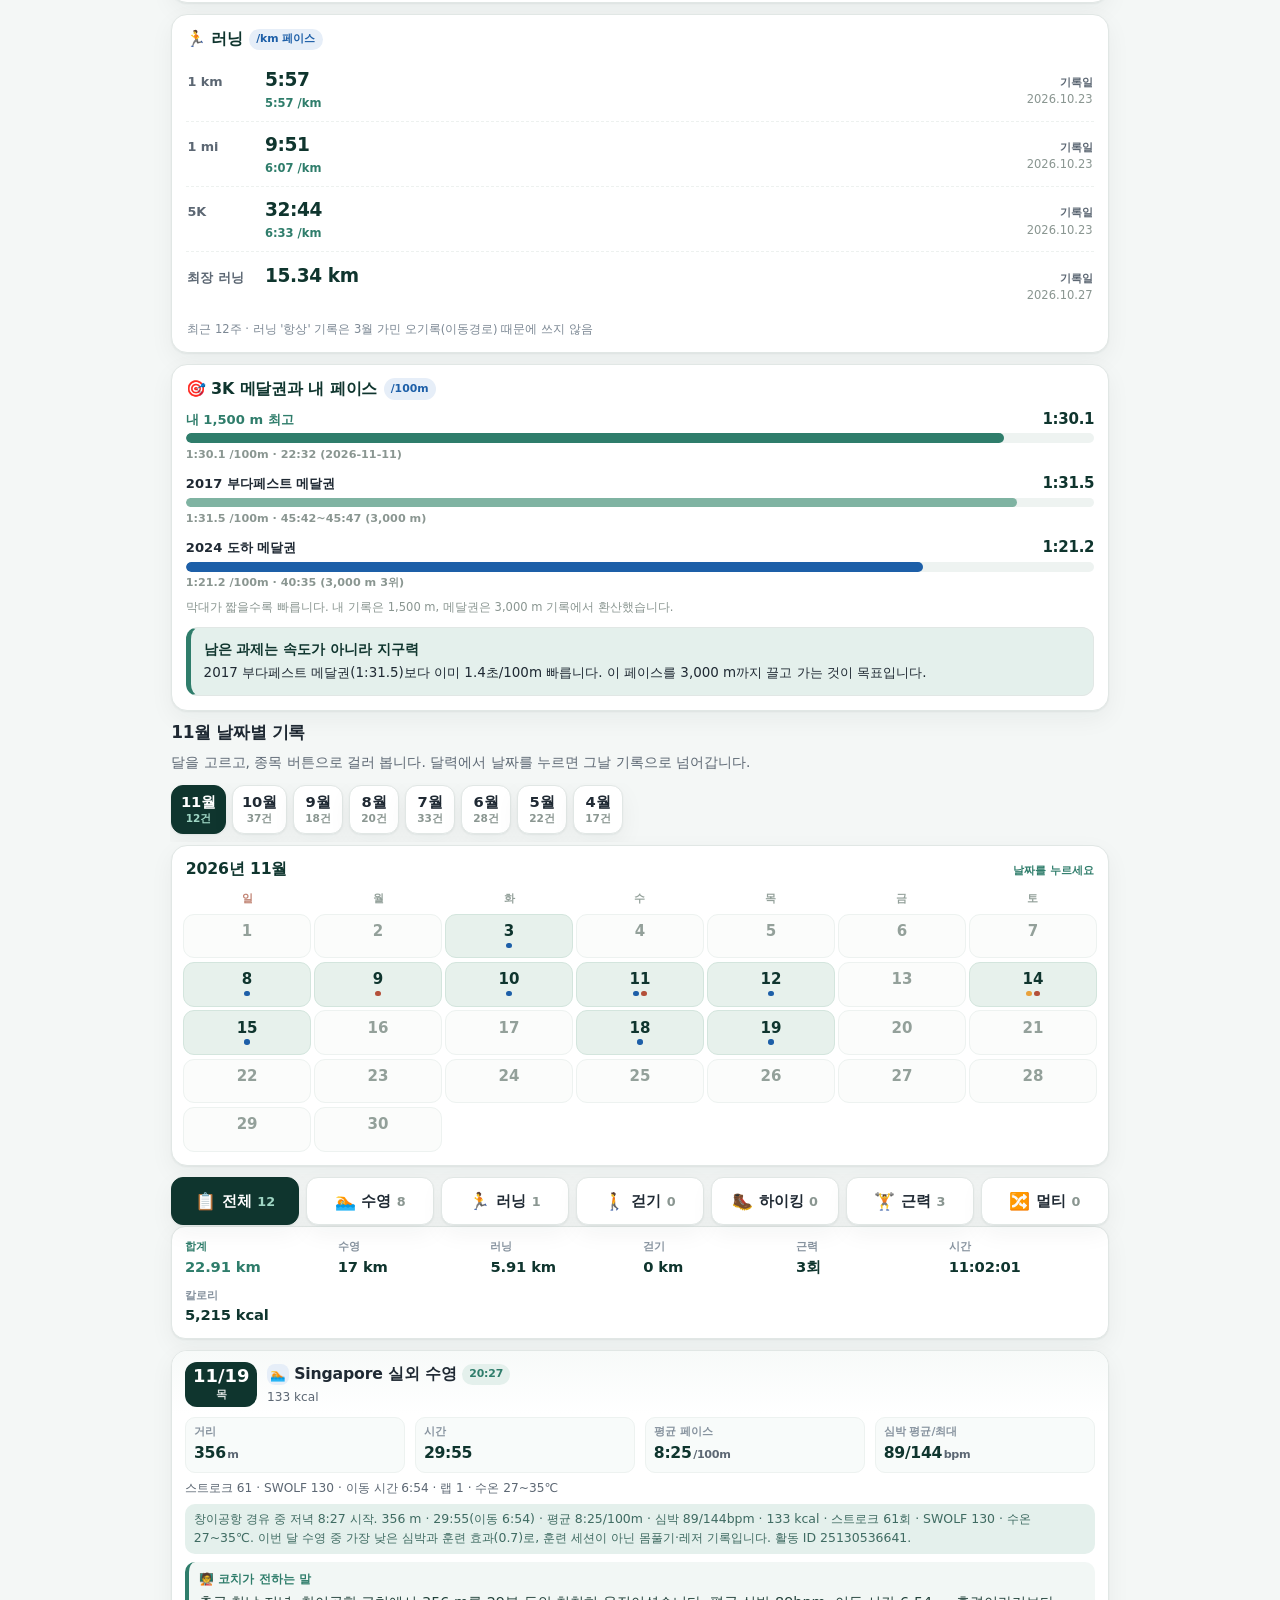
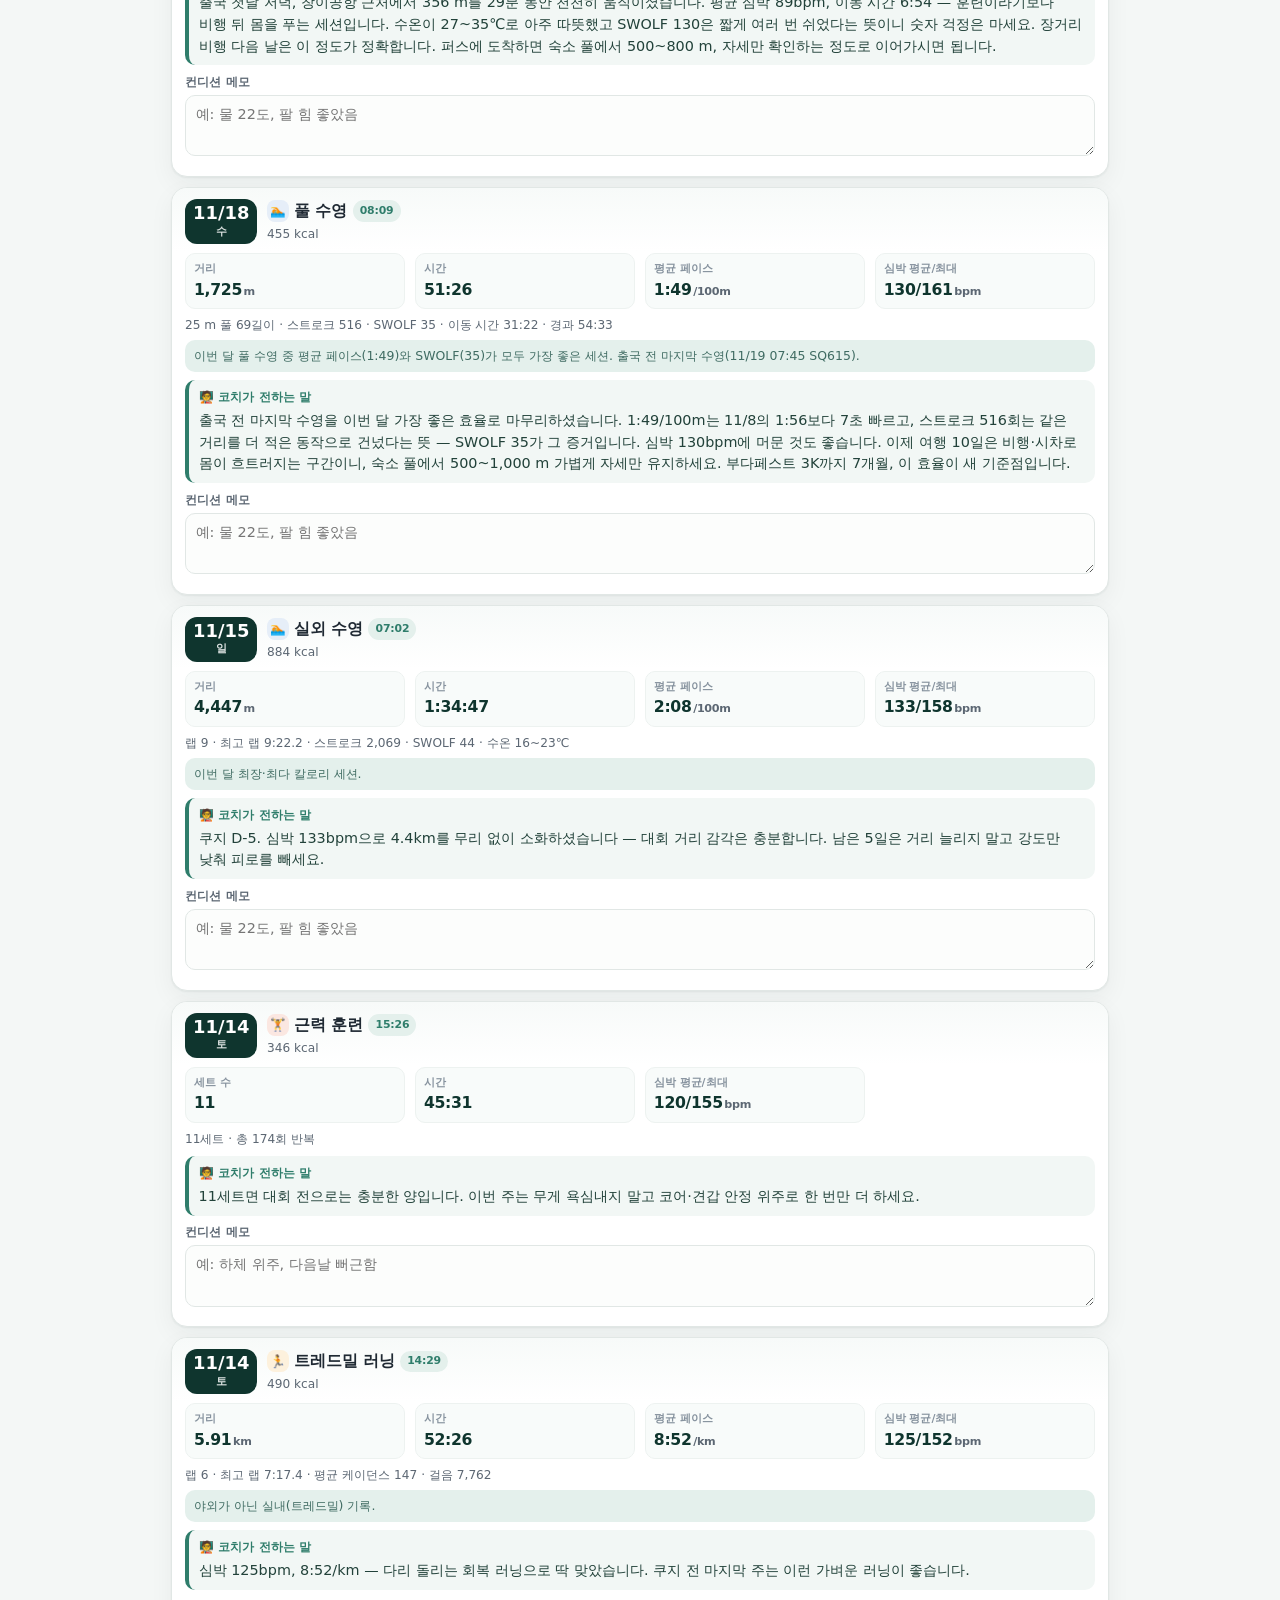
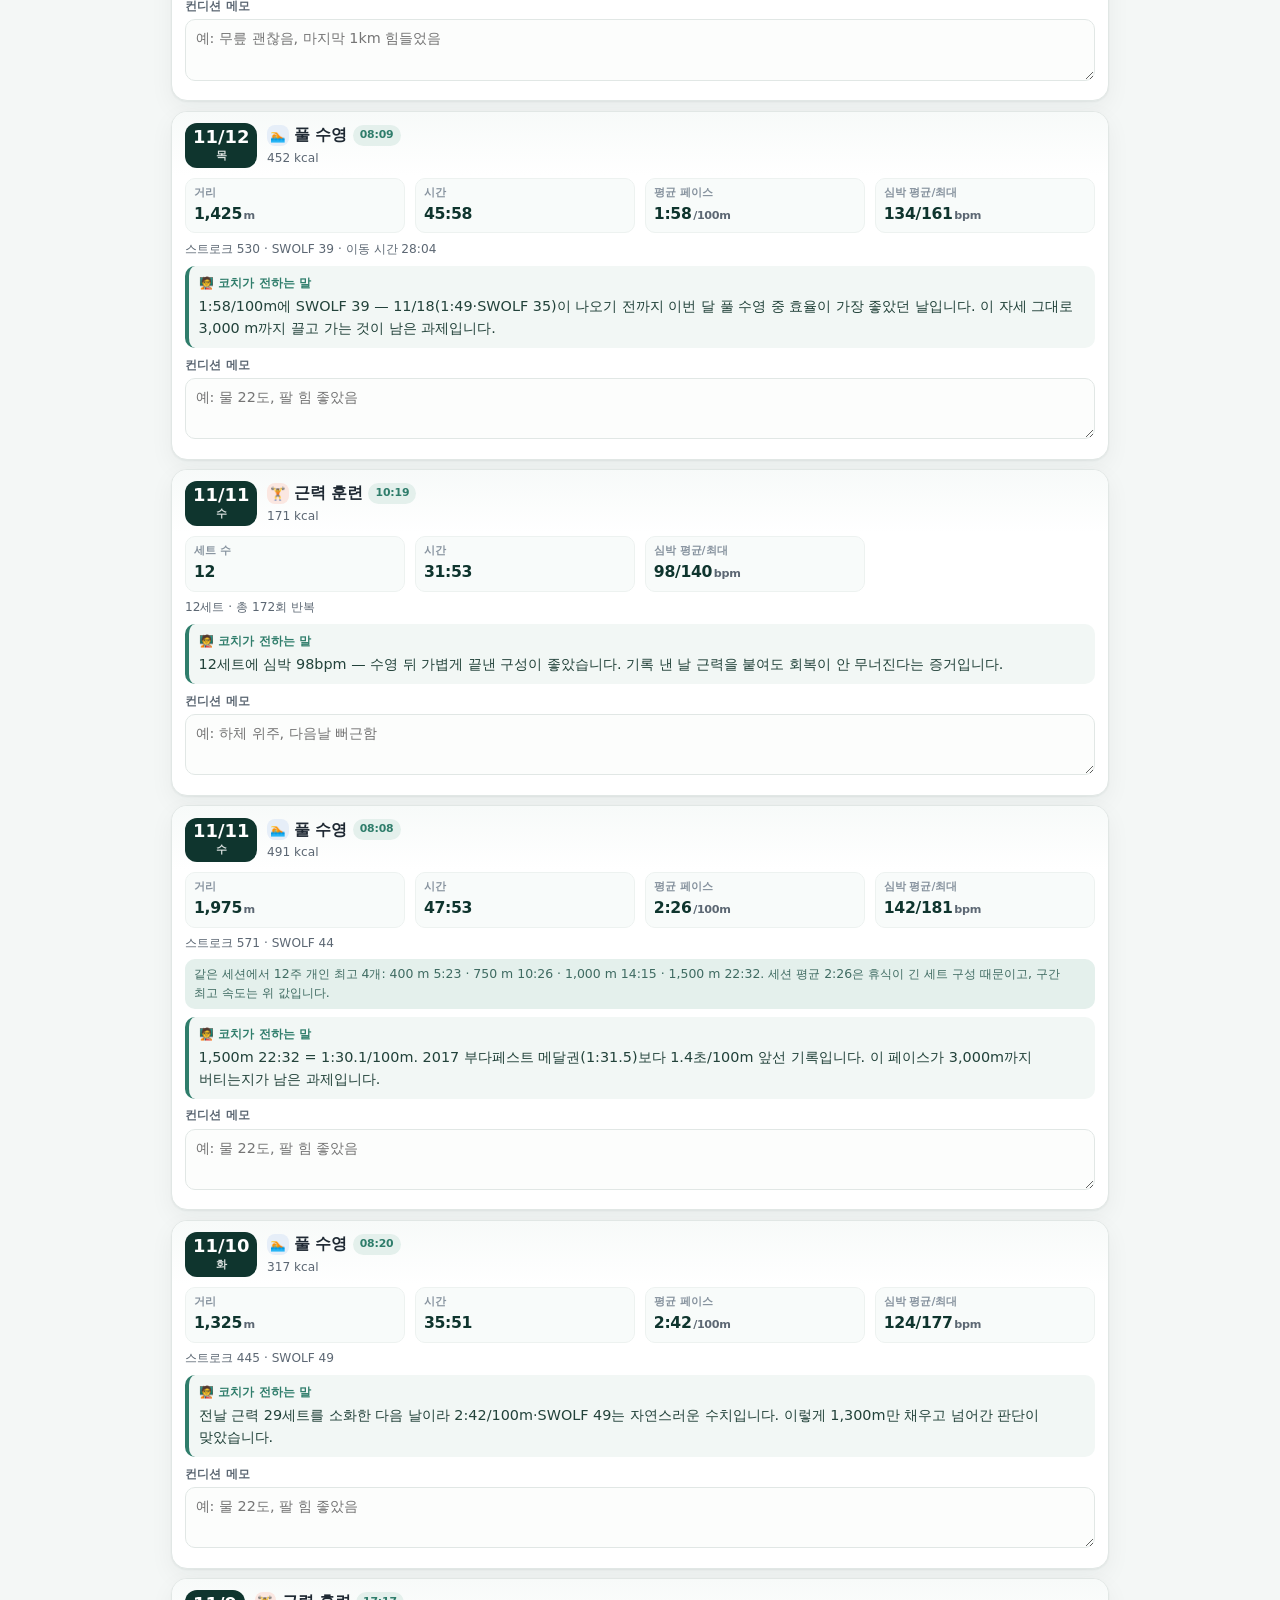
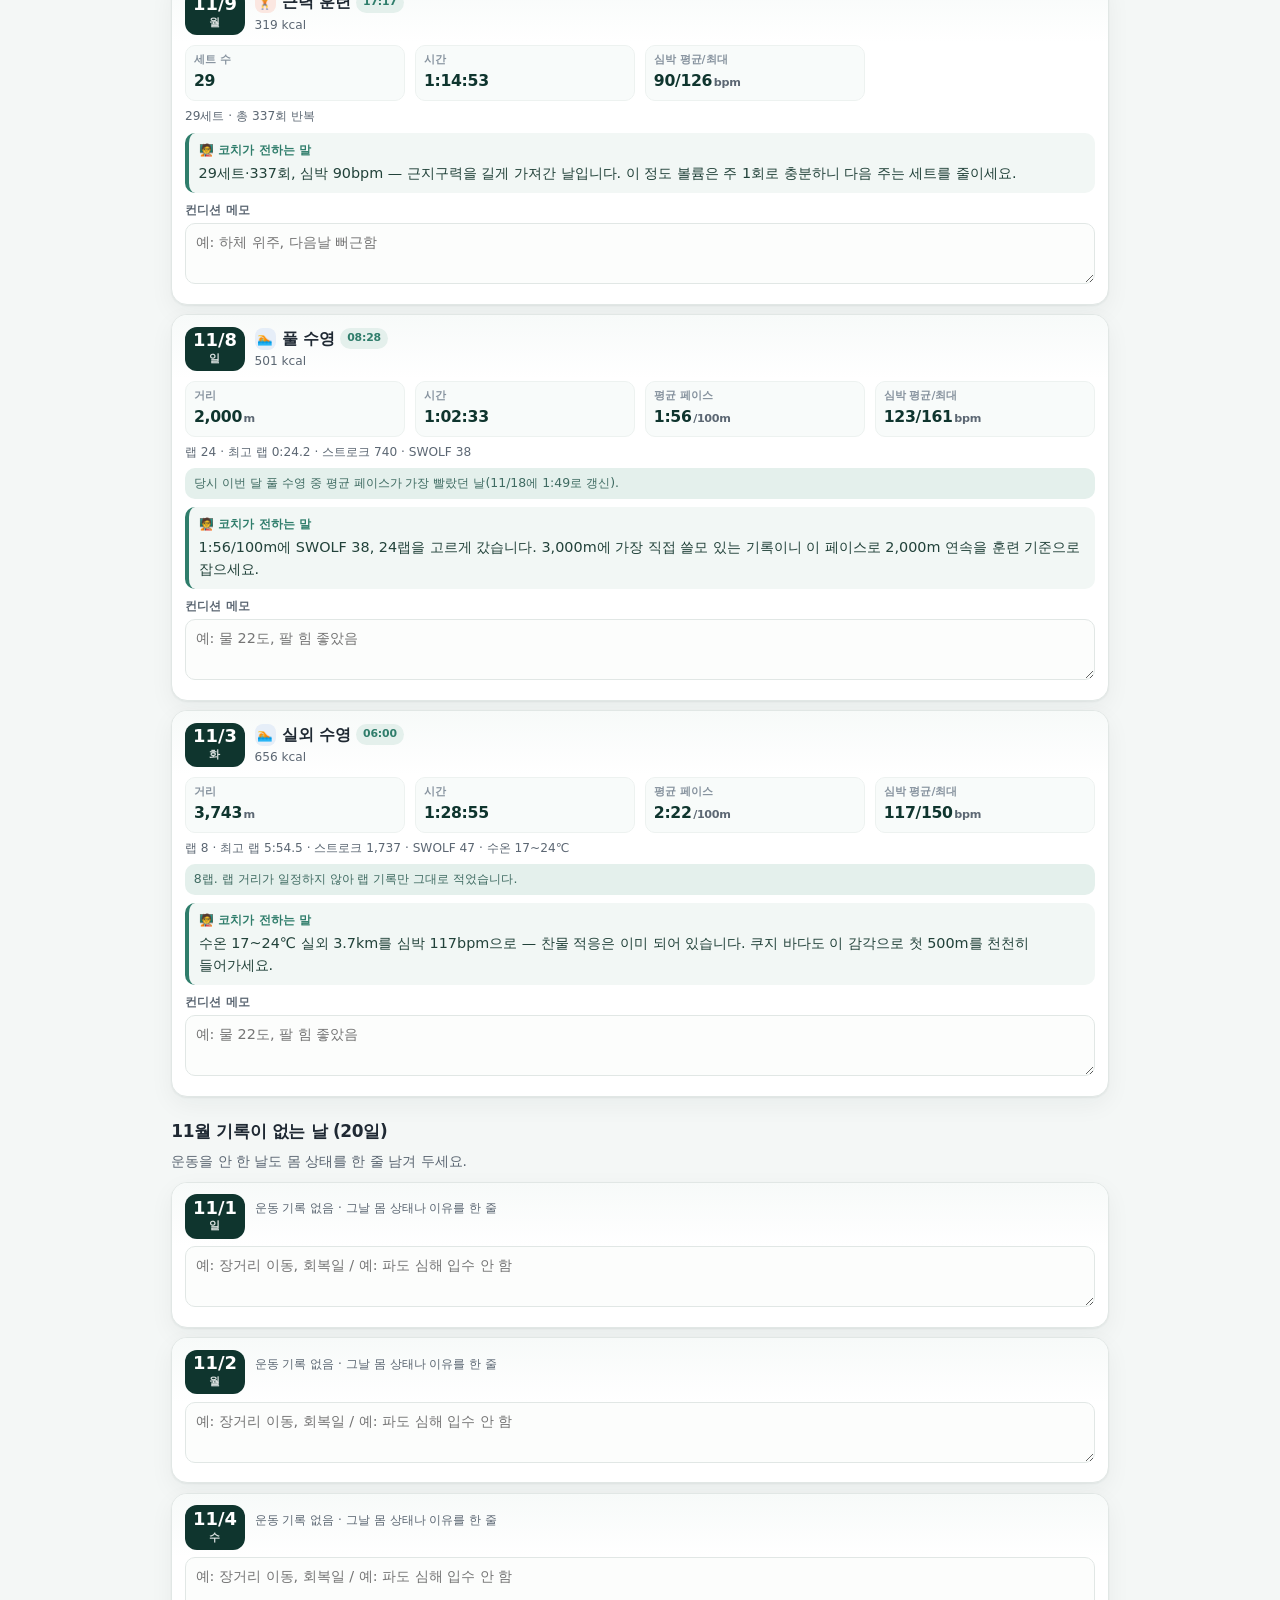
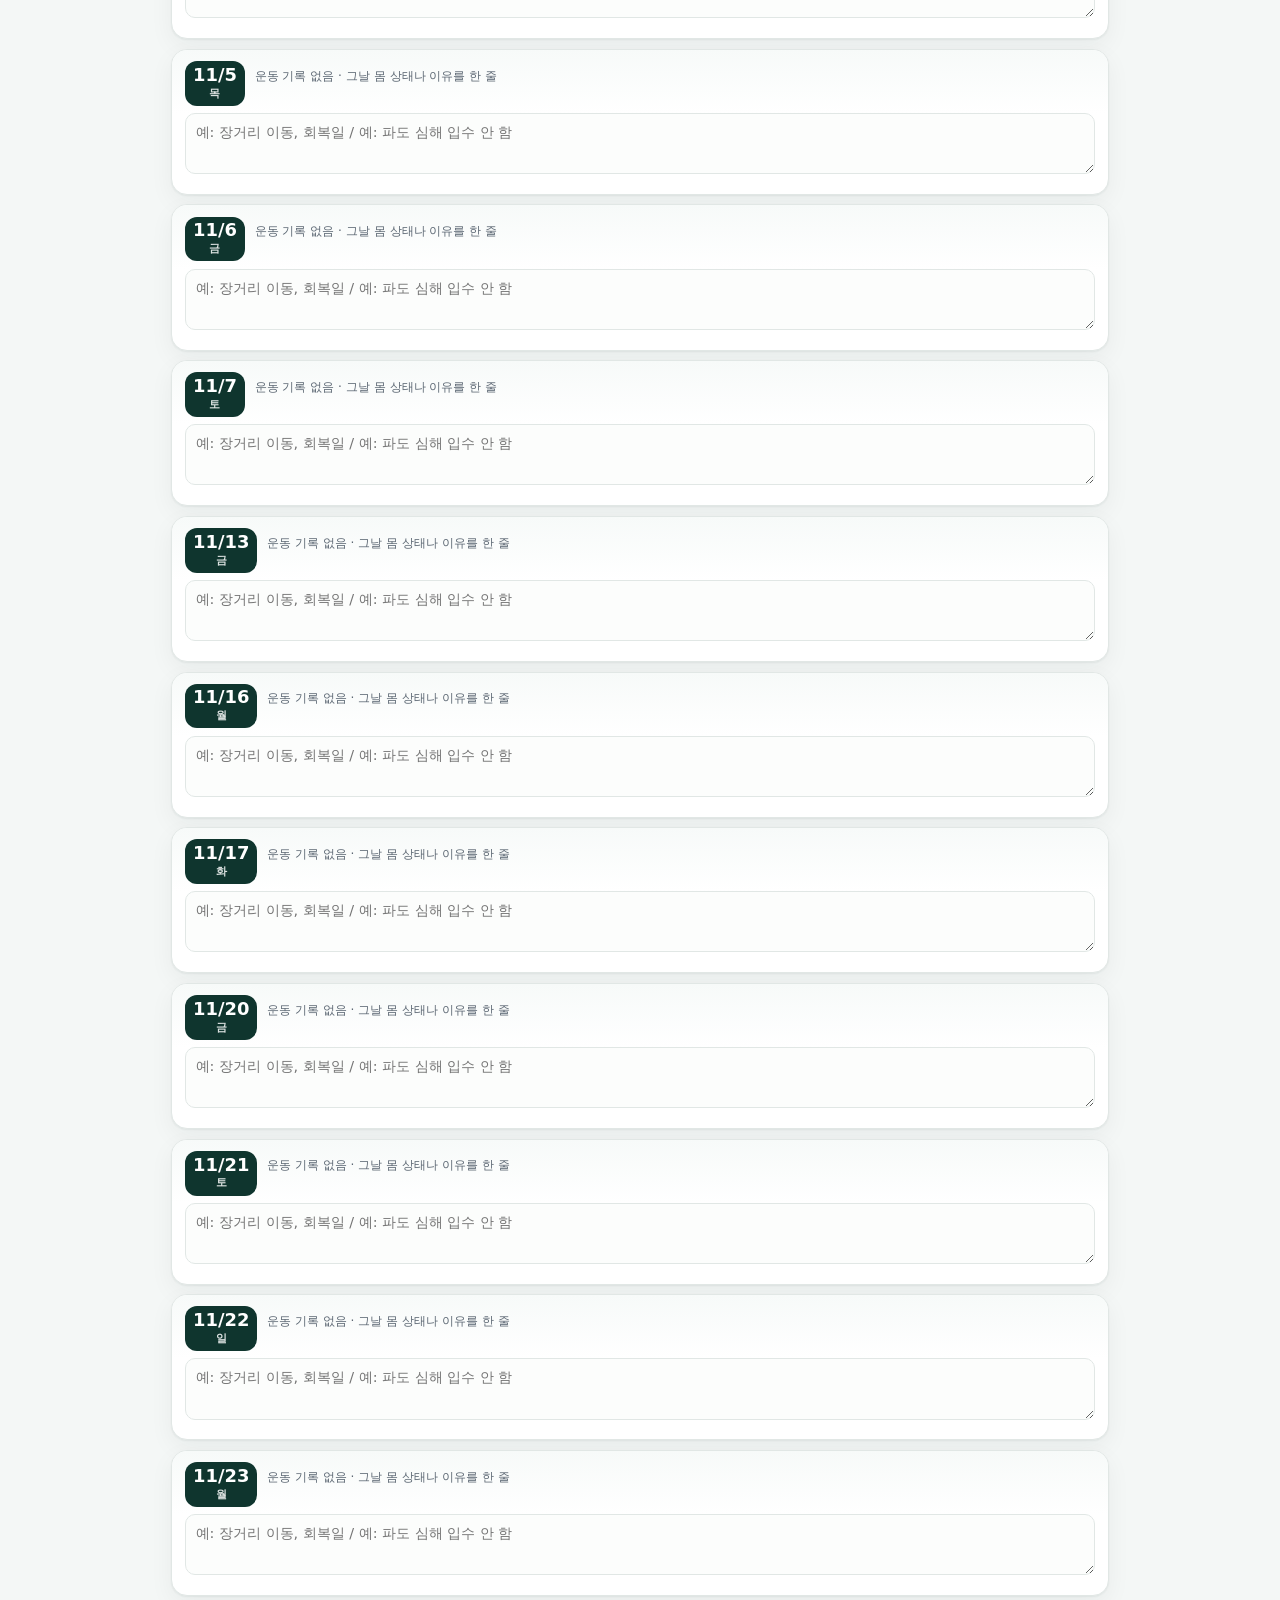
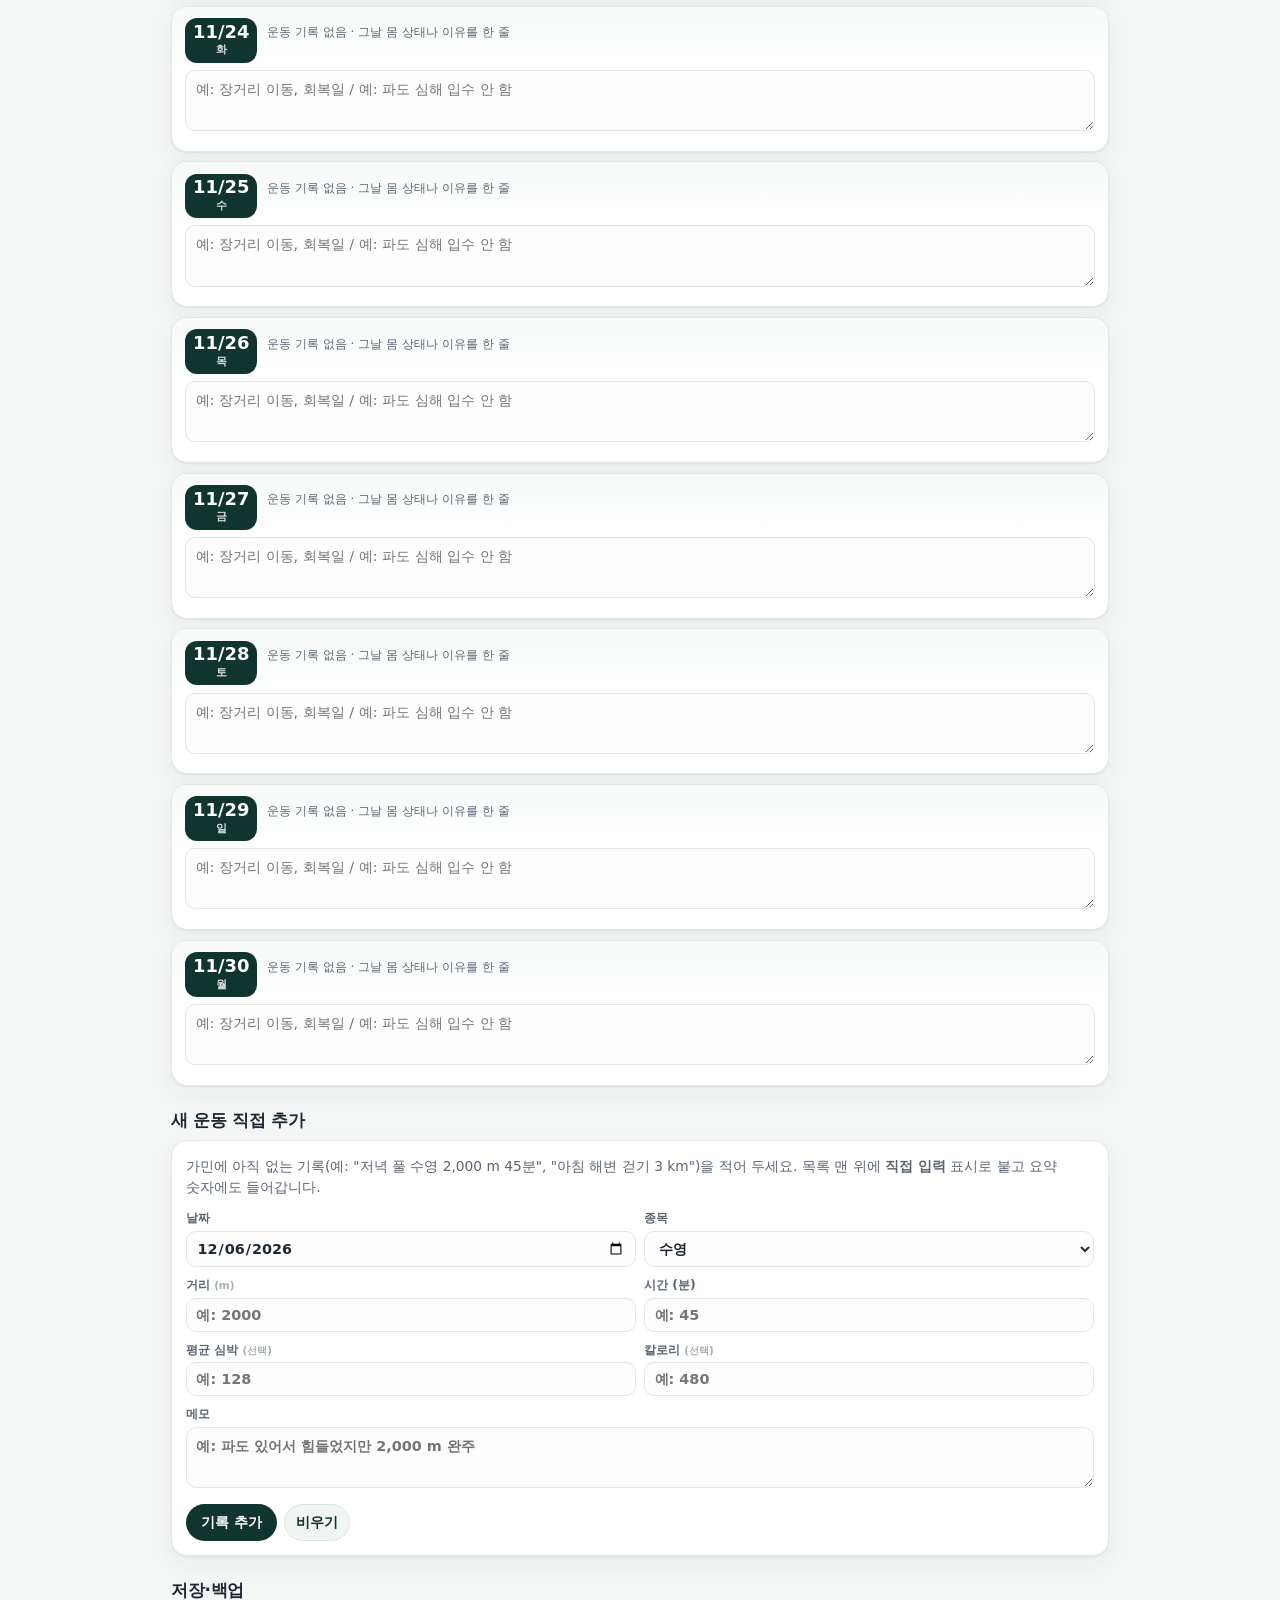
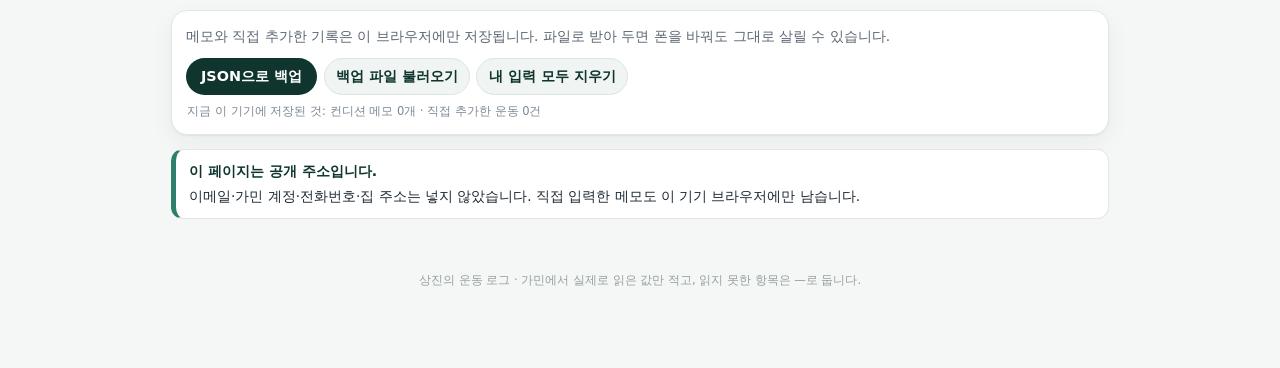
==== commit 2d15fcc9: "운동 로그에 가민 전 종목 반영: 걷기·하이킹·멀티스포츠 추가, 달 선택(4~11월)과 종목 필터 7개, 월별 걷기·하이킹 차트, 4~11월 전체 세션 카드(187건)·11/19 " ====
--- a/workout/index.html
+++ b/workout/index.html
@@ -4,9 +4,9 @@
 <meta charset="utf-8">
 <meta name="viewport" content="width=device-width, initial-scale=1, viewport-fit=cover">
 <meta name="theme-color" content="#0F352E">
-<meta name="description" content="상진의 운동 로그 — 가민 커넥트 수영·러닝·근력 기록, 월별 훈련량과 개인 최고 기록, 코치 코멘트.">
+<meta name="description" content="상진의 운동 로그 — 가민 커넥트 수영·러닝·걷기·하이킹·근력 기록, 월별 훈련량과 개인 최고 기록, 코치 코멘트.">
 <title>상진의 운동 로그</title>
-<link rel="stylesheet" href="styles.css?v=20261119a">
+<link rel="stylesheet" href="styles.css?v=20261120b">
 <link rel="icon" href="data:image/svg+xml,%3Csvg xmlns='http://www.w3.org/2000/svg' viewBox='0 0 100 100'%3E%3Ctext y='.9em' font-size='90'%3E%F0%9F%8F%8A%EF%B8%8F%3C/text%3E%3C/svg%3E">
 <link rel="manifest" href="manifest.webmanifest">
 <link rel="apple-touch-icon" href="icon-192.png">
@@ -29,7 +29,7 @@
     <button class="tab is-active" data-target="sec-summary" type="button">① 요약·D-day</button>
     <button class="tab" data-target="sec-monthly" type="button">② 월별 훈련량</button>
     <button class="tab" data-target="sec-pr" type="button">③ 개인 최고</button>
-    <button class="tab" data-target="sec-records" type="button">④ 11월 기록</button>
+    <button class="tab" data-target="sec-records" type="button">④ 날짜별 기록</button>
   </nav>
 </header>
 
@@ -51,7 +51,7 @@
     <div class="card calcard">
       <div class="cal-head">
         <h3 id="calSummaryTitle">2026년 11월</h3>
-        <span class="cal-legend"><i class="dot swim"></i>수영<i class="dot run"></i>러닝<i class="dot strength"></i>근력</span>
+        <span class="cal-legend"><i class="dot swim"></i>수영<i class="dot run"></i>러닝<i class="dot walk"></i>걷기<i class="dot hike"></i>하이킹<i class="dot strength"></i>근력</span>
       </div>
       <div class="cal" id="calSummary"></div>
     </div>
@@ -62,14 +62,15 @@
 
     <details class="notes">
       <summary>숫자 읽는 법</summary>
-      <p>수영은 m·km, 러닝은 km, 근력은 거리 대신 시간·세트로 적습니다. 가민에서 일부 러닝 거리가 m로 나와(예: 10/22 트랙 4,770 = 4.77 km) 옮길 때 단위를 확인했고, 3월 이동경로 러닝 2건(782.51 km·301.78 km)은 모든 합계에서 뺐습니다. 칼로리는 기록별 합 5,082 kcal, 가민 월 집계는 5,081 kcal(반올림 차이)입니다.</p>
+      <p>가민에 기록되는 종목을 모두 넣었습니다 — 수영·러닝·걷기·하이킹·근력·멀티스포츠. 수영은 m, 러닝·걷기·하이킹은 km, 근력은 거리 대신 시간·세트로 적습니다. 가민에서 일부 거리가 m로 나와(예: 10/22 트랙 4,770 = 4.77 km) 옮길 때 단위를 확인했습니다.</p>
+      <p>합계에서 뺀 기록: 2026-03 “여행 이동경로~” 러닝 2건(782.51 km·301.78 km), 6/11 보행 11.44 km(걸음 2,262)와 6/13 보행 4.17 km(2:33/km·걸음 8) — 모두 차량 이동이 GPS에 찍힌 기록입니다. 6/13 0 m·1초 보행과 10/24 0 m·11초 하이킹도 뺐습니다. 10/27 멀티스포츠(25.68 km)는 1구간 러닝이 같은 날 별도 러닝 기록과 겹쳐 합계에서 빼고 카드로만 남겼습니다.</p>
     </details>
   </section>
 
   <!-- ② 월별 훈련량 -->
   <section id="sec-monthly">
     <h2 class="sect first">4월 ~ 11월 월별 훈련량</h2>
-    <p class="hint">막대를 누르면 그 달 정확한 수치가 나옵니다. 11월은 1~18일입니다.</p>
+    <p class="hint">막대를 누르면 그 달 정확한 수치가 나옵니다. 11월은 1~19일입니다.</p>
 
     <div class="card chartcard">
       <div class="chart-head">
@@ -89,6 +90,14 @@
 
     <div class="card chartcard">
       <div class="chart-head">
+        <h3>걷기 · 하이킹</h3>
+        <span class="unit">km · 회</span>
+      </div>
+      <div class="chart" id="chartWalk" role="img" aria-label="월별 걷기·하이킹 거리 막대 그래프"></div>
+    </div>
+
+    <div class="card chartcard">
+      <div class="chart-head">
         <h3>근력</h3>
         <span class="unit">회</span>
       </div>
@@ -99,7 +108,7 @@
       <table class="tbl" id="monthlyTable"></table>
     </div>
     <p class="swipehint">표는 옆으로 밀면 합계 거리까지 보입니다.</p>
-    <p class="source">5월 116.1 km는 펑후 10K 직전 피크, 10월 73.0 km는 최장 풀 수영 6,500 m(10/25) 포함. 4·5월 러닝·근력이 빈 것은 하지 않았다는 뜻이 아니라 가민에 기록이 없다는 뜻입니다.</p>
+    <p class="source">5월 116.1 km는 펑후 10K 직전 피크, 10월 73.0 km는 최장 풀 수영 6,500 m(10/25) 포함. 걷기는 6월 대만 여행(6/12 21.4 km)이 가장 많고, 7월·9월·11월은 가민에 걷기 기록이 없습니다. 4·5월 러닝·근력이 빈 것은 하지 않았다는 뜻이 아니라 가민에 기록이 없다는 뜻입니다.</p>
   </section>
 
   <!-- ③ 개인 최고 기록 -->
@@ -131,10 +140,12 @@
     </div>
   </section>
 
-  <!-- ④ 11월 기록 & 직접 입력 -->
+  <!-- ④ 날짜별 기록 & 직접 입력 -->
   <section id="sec-records">
-    <h2 class="sect first">11월 날짜별 기록</h2>
-    <p class="hint">달력에서 날짜를 누르면 그날 기록으로 바로 넘어갑니다.</p>
+    <h2 class="sect first" id="recTitle">날짜별 기록</h2>
+    <p class="hint">달을 고르고, 종목 버튼으로 걸러 봅니다. 달력에서 날짜를 누르면 그날 기록으로 넘어갑니다.</p>
+
+    <div class="months" id="monthChips" role="group" aria-label="달 선택"></div>
 
     <div class="card calcard">
       <div class="cal-head">
@@ -148,20 +159,23 @@
       <button class="chip is-active" data-sport="all" type="button"><span class="ci">📋</span>전체<b id="cAll">0</b></button>
       <button class="chip" data-sport="swim" type="button"><span class="ci">🏊</span>수영<b id="cSwim">0</b></button>
       <button class="chip" data-sport="run" type="button"><span class="ci">🏃</span>러닝<b id="cRun">0</b></button>
+      <button class="chip" data-sport="walk" type="button"><span class="ci">🚶</span>걷기<b id="cWalk">0</b></button>
+      <button class="chip" data-sport="hike" type="button"><span class="ci">🥾</span>하이킹<b id="cHike">0</b></button>
       <button class="chip" data-sport="strength" type="button"><span class="ci">🏋️</span>근력<b id="cStrength">0</b></button>
+      <button class="chip" data-sport="multi" type="button"><span class="ci">🔀</span>멀티<b id="cMulti">0</b></button>
     </div>
 
     <div class="monthsum" id="monthSum"></div>
 
     <div class="stack" id="recordList"></div>
 
-    <h3 class="sect">기록이 없는 날</h3>
+    <h3 class="sect" id="emptyTitle">기록이 없는 날</h3>
     <p class="hint">운동을 안 한 날도 몸 상태를 한 줄 남겨 두세요.</p>
     <div class="stack" id="emptyDays"></div>
 
     <h3 class="sect">새 운동 직접 추가</h3>
     <div class="card addcard">
-      <p class="hint">가민에 아직 없는 기록(예: "저녁 풀 수영 2,000 m 45분")을 적어 두세요. 목록 맨 위에 <b>직접 입력</b> 표시로 붙고 요약 숫자에도 들어갑니다.</p>
+      <p class="hint">가민에 아직 없는 기록(예: "저녁 풀 수영 2,000 m 45분", "아침 해변 걷기 3 km")을 적어 두세요. 목록 맨 위에 <b>직접 입력</b> 표시로 붙고 요약 숫자에도 들어갑니다.</p>
       <form id="addForm" autocomplete="off">
         <div class="grid2">
           <label>날짜
@@ -171,6 +185,8 @@
             <select id="fSport">
               <option value="swim">수영</option>
               <option value="run">러닝</option>
+              <option value="walk">걷기</option>
+              <option value="hike">하이킹</option>
               <option value="strength">근력</option>
             </select>
           </label>
@@ -227,8 +243,8 @@
 <div class="tip" id="tip" role="status" aria-live="polite" hidden></div>
 <div class="toast" id="toast" role="status" aria-live="polite"></div>
 
-<script src="data.js?v=20261120a"></script>
-<script src="app.js?v=20261120a"></script>
+<script src="data.js?v=20261120b"></script>
+<script src="app.js?v=20261120b"></script>
 <script>
 /* 오프라인 사용: 같은 서비스 워커(사이트 최상위)를 써서 여행 로그·운동 로그를 모두 저장합니다. */
 if ('serviceWorker' in navigator) {
--- a/workout/styles.css
+++ b/workout/styles.css
@@ -11,6 +11,12 @@
   --amber-soft:#FDF1DD;
   --rose:#B4503A;
   --rose-soft:#FBE7E1;
+  --green:#2E8B74;
+  --green-soft:#E1F1EB;
+  --olive:#6E8B2E;
+  --olive-soft:#EFF3DE;
+  --violet:#7A5AA8;
+  --violet-soft:#EFE9F7;
   --bg:#F4F7F6;
   --card:#FFFFFF;
   --line:#E1E7E5;
@@ -118,6 +124,9 @@
 .dot{width:.5rem;height:.5rem;border-radius:50%;display:inline-block;margin:0 .22rem 0 .4rem}
 .dot.swim{background:var(--blue)}
 .dot.run{background:var(--amber)}
+.dot.walk{background:var(--green)}
+.dot.hike{background:var(--olive)}
+.dot.multi{background:var(--violet)}
 .dot.strength{background:var(--rose)}
 .cal{display:grid;grid-template-columns:repeat(7,minmax(0,1fr));gap:.22rem}
 .cw{font-size:.7rem;font-weight:800;color:#93A09A;text-align:center;padding:.1rem 0 .2rem}
@@ -129,6 +138,9 @@
 .cday .dots i{width:.34rem;height:.34rem;border-radius:50%;display:block}
 .cday .dots i.swim{background:var(--blue)}
 .cday .dots i.run{background:var(--amber)}
+.cday .dots i.walk{background:var(--green)}
+.cday .dots i.hike{background:var(--olive)}
+.cday .dots i.multi{background:var(--violet)}
 .cday .dots i.strength{background:var(--rose)}
 .cday.is-rec{background:#E7F1EC;border-color:#D3E5DD;color:var(--deep)}
 .cday.is-empty{color:#93A09A;background:#FBFCFB}
@@ -246,7 +258,22 @@
 
 /* ---------- 필터 (달력 아래 4버튼) ---------- */
 .filters{display:grid;grid-template-columns:repeat(2,minmax(0,1fr));gap:.45rem;margin:.7rem 0 .1rem}
-@media(min-width:30rem){.filters{grid-template-columns:repeat(4,minmax(0,1fr))}}
+@media(min-width:26rem){.filters{grid-template-columns:repeat(4,minmax(0,1fr))}}
+@media(min-width:44rem){.filters{grid-template-columns:repeat(7,minmax(0,1fr))}}
+
+/* 달 선택 (4월 ~ 11월) */
+.months{display:flex;gap:.4rem;overflow-x:auto;padding:.15rem .1rem .5rem;margin:.2rem -.1rem .1rem;-webkit-overflow-scrolling:touch;scrollbar-width:none}
+.months::-webkit-scrollbar{display:none}
+.mchip{
+  flex:0 0 auto;display:flex;flex-direction:column;align-items:center;gap:.05rem;min-width:3.1rem;
+  border:1px solid var(--line);background:var(--card);color:var(--ink);border-radius:12px;
+  padding:.4rem .55rem;cursor:pointer;box-shadow:var(--shadow);
+}
+.mchip b{font-size:.92rem;font-weight:800;letter-spacing:-.01em}
+.mchip small{font-size:.66rem;color:#8A9691;font-weight:700}
+.mchip.is-active{background:var(--deep);border-color:var(--deep);color:#fff}
+.mchip.is-active small{color:#9FD6C4}
+.mchip:active{transform:scale(.97)}
 .chip{
   display:flex;align-items:center;justify-content:center;gap:.35rem;min-height:2.95rem;
   border:1px solid var(--line);background:var(--card);color:var(--ink);
@@ -270,6 +297,9 @@
 .icon{width:1.35rem;height:1.35rem;border-radius:8px;display:inline-flex;align-items:center;justify-content:center;font-size:.78rem;flex:0 0 auto}
 .icon.swim{background:var(--blue-soft);color:var(--blue)}
 .icon.run{background:var(--amber-soft);color:#8A5A08}
+.icon.walk{background:var(--green-soft);color:var(--green)}
+.icon.hike{background:var(--olive-soft);color:#4E6415}
+.icon.multi{background:var(--violet-soft);color:var(--violet)}
 .icon.strength{background:var(--rose-soft);color:var(--rose)}
 .rec-body{padding:0 .8rem .75rem}
 .nums{display:grid;grid-template-columns:repeat(2,minmax(0,1fr));gap:.4rem .6rem;margin:.15rem 0 .35rem}
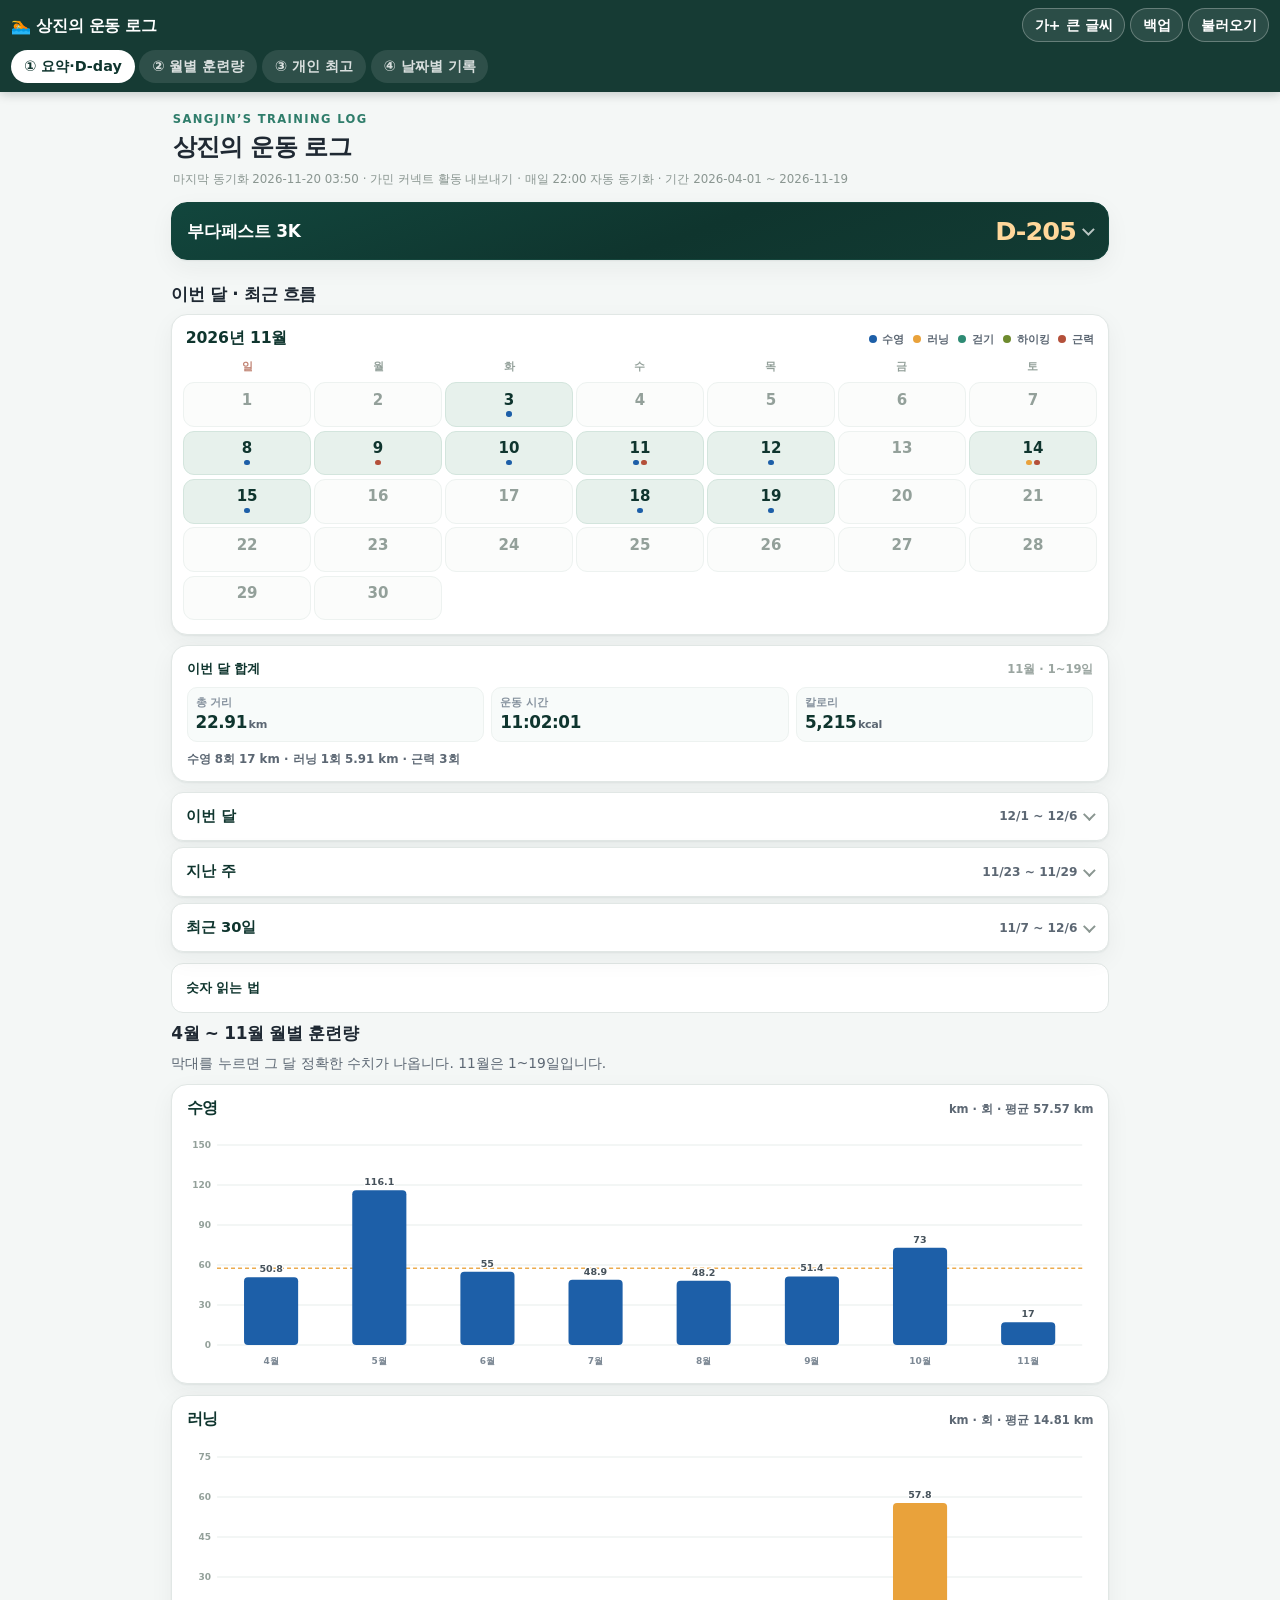
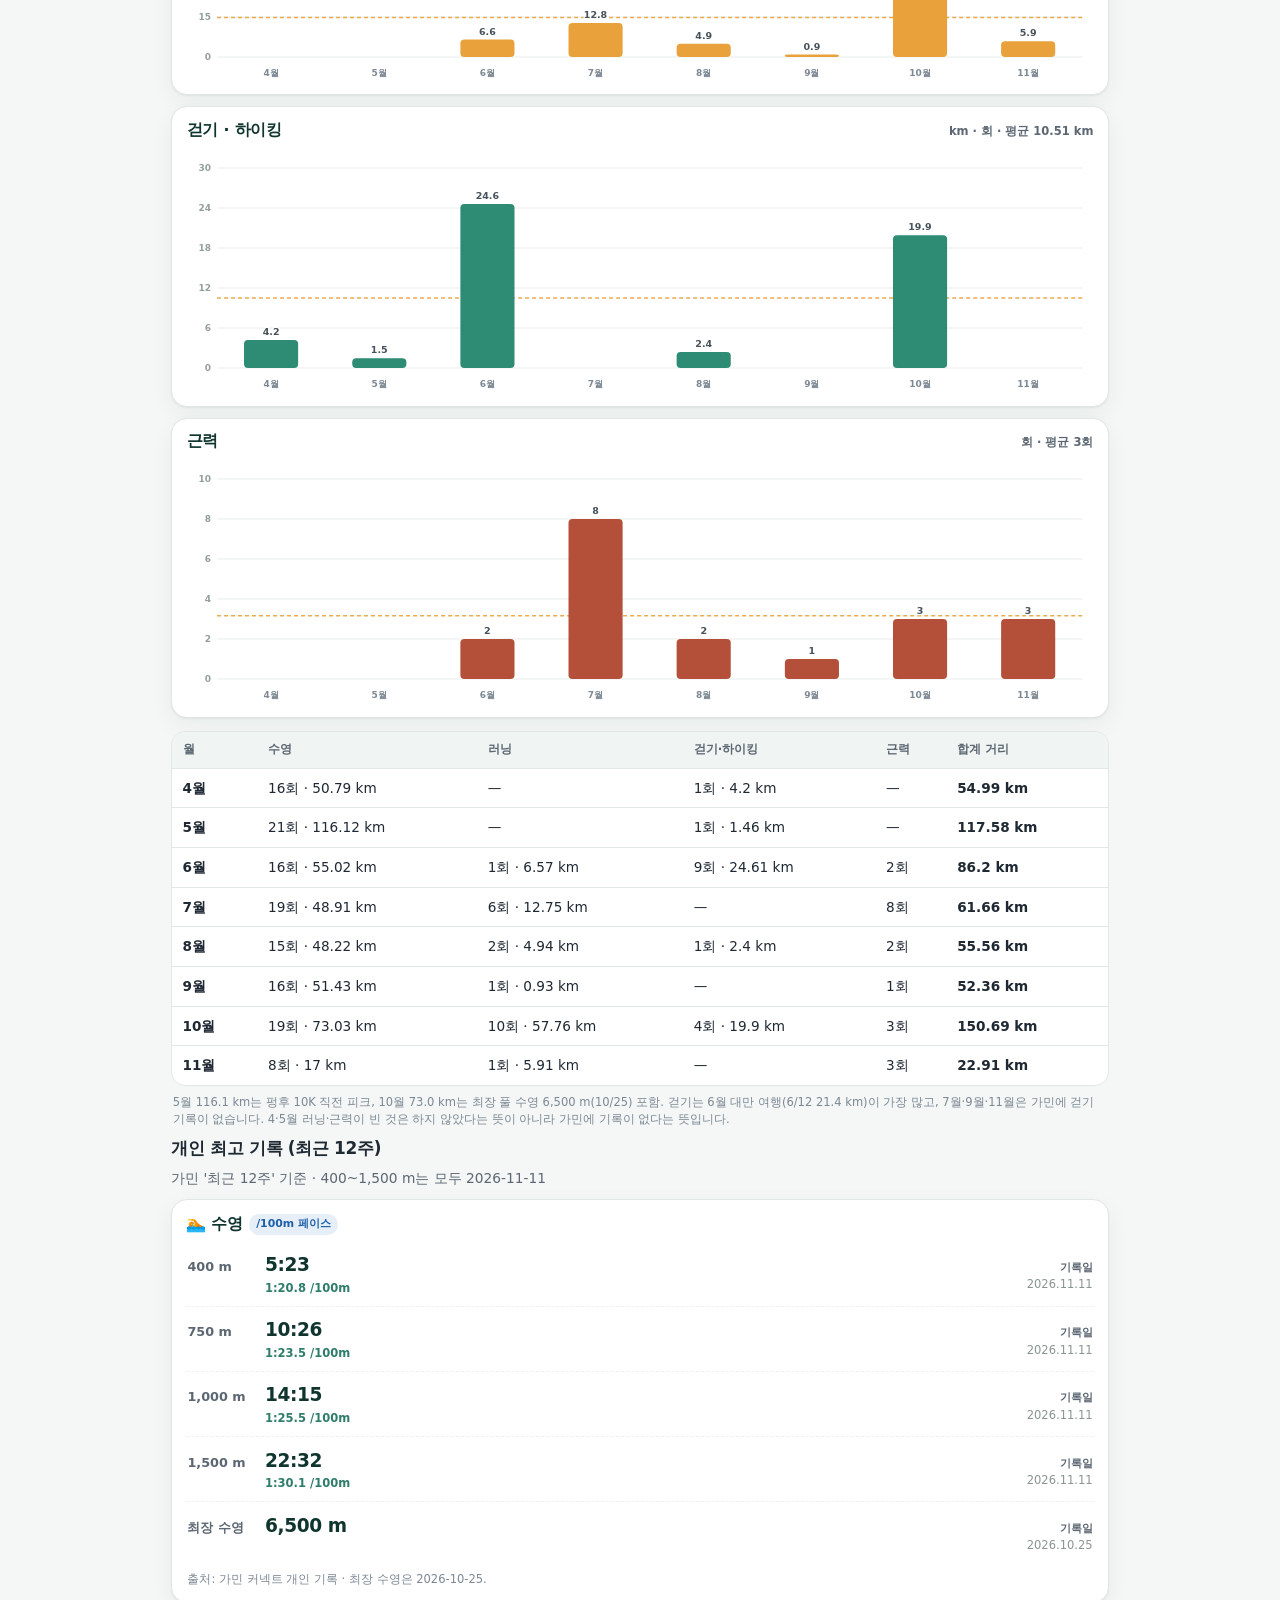
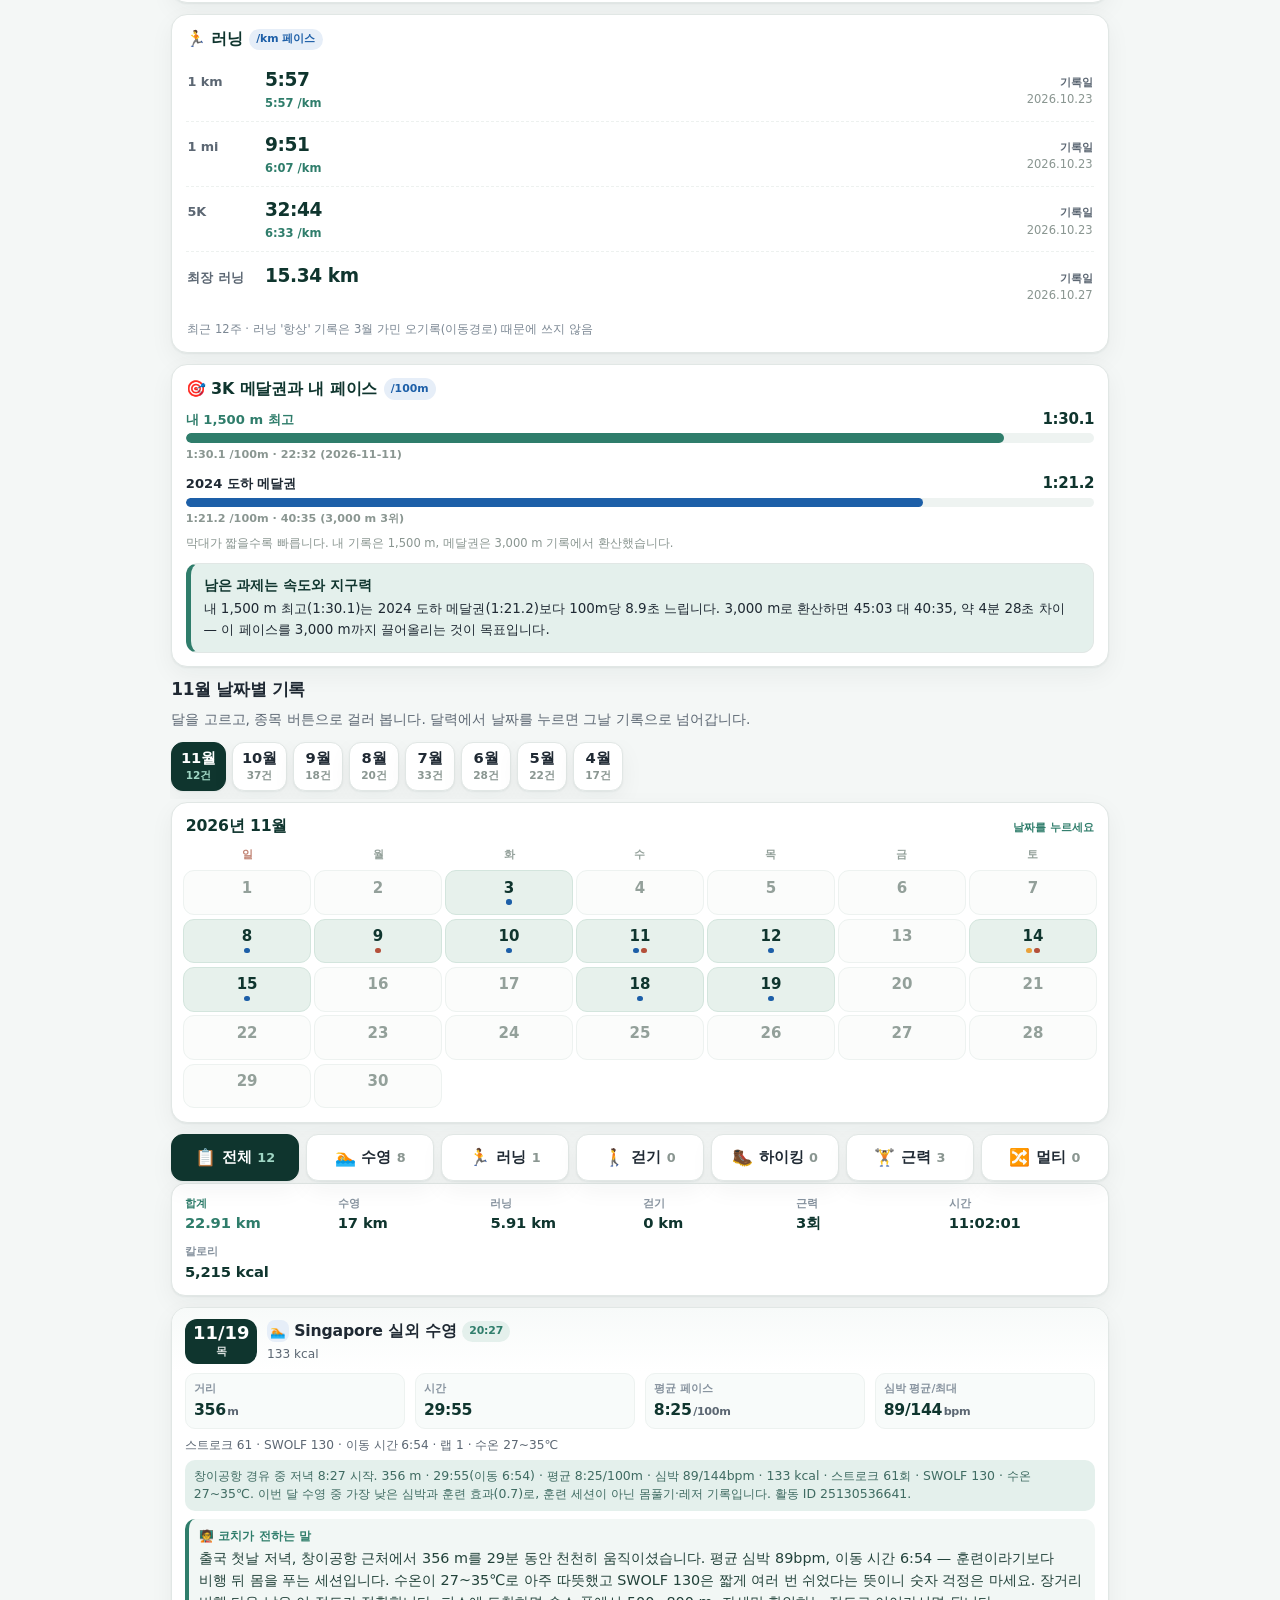
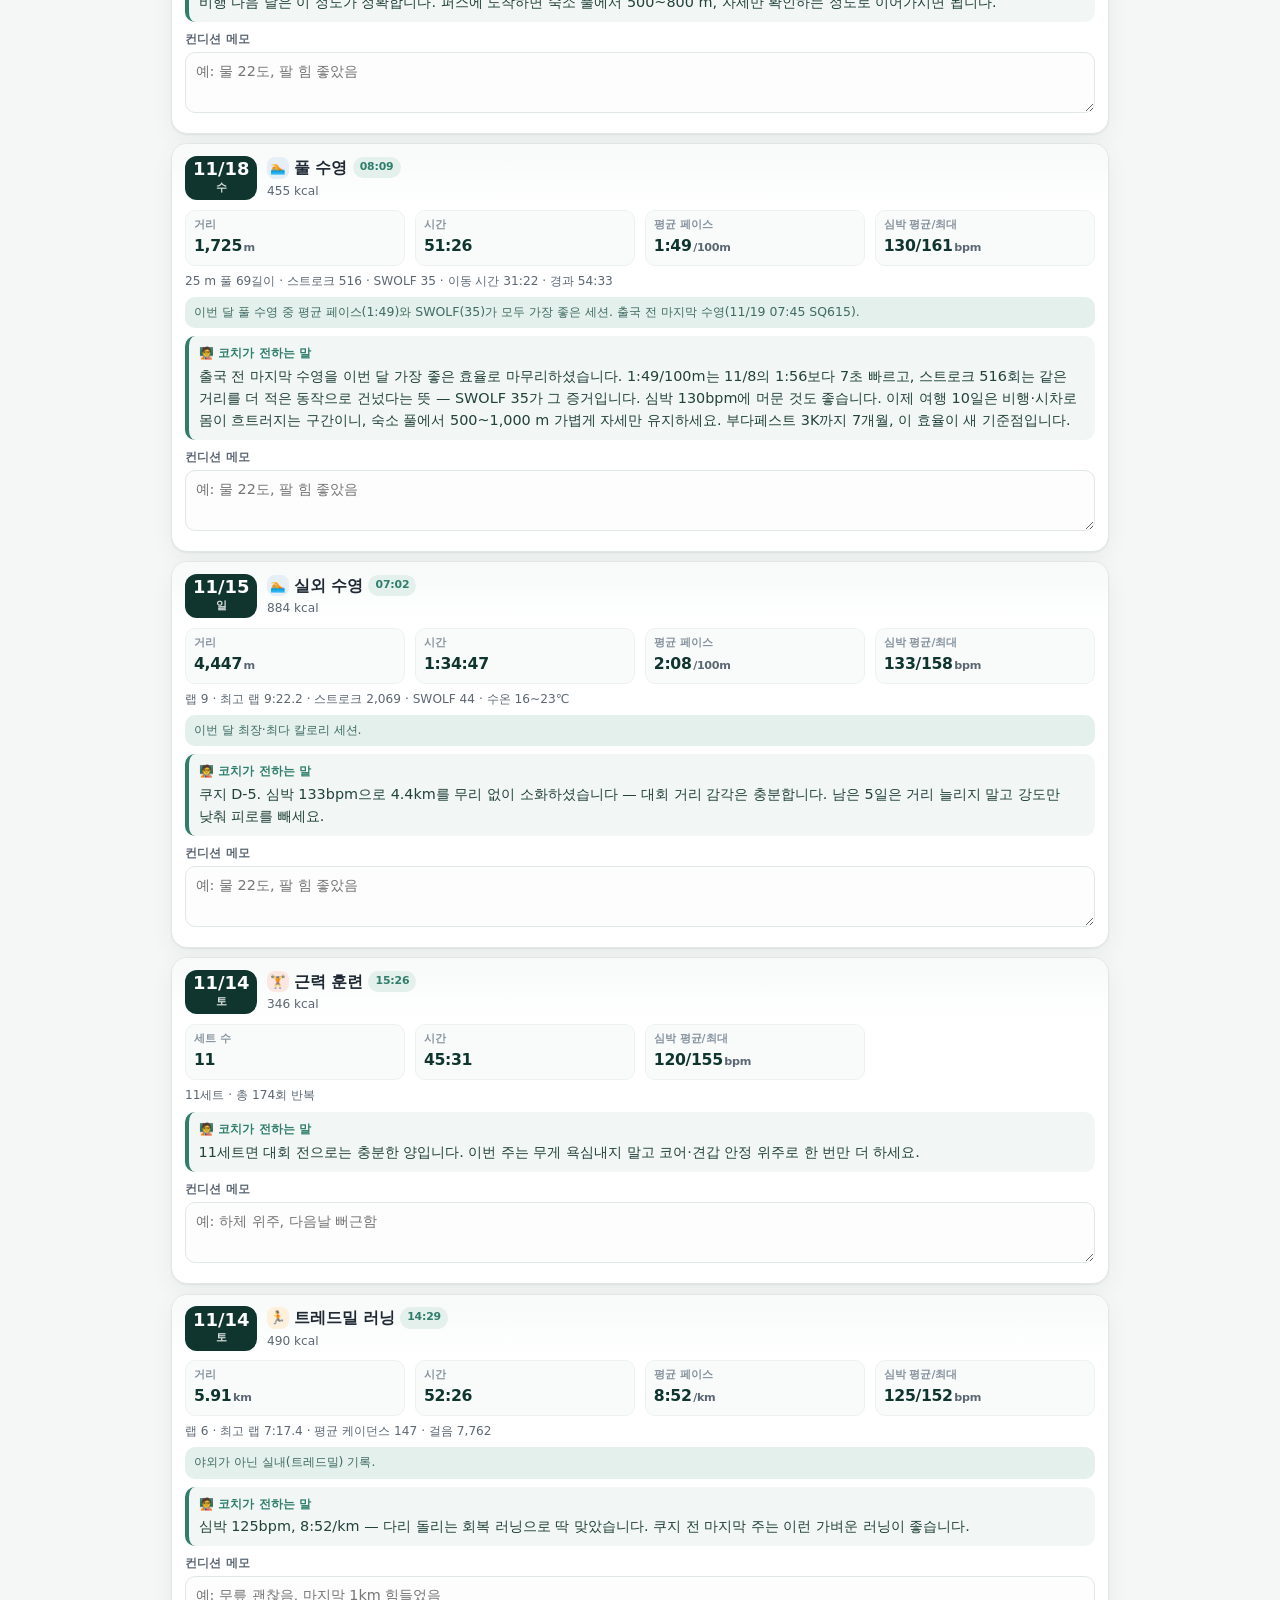
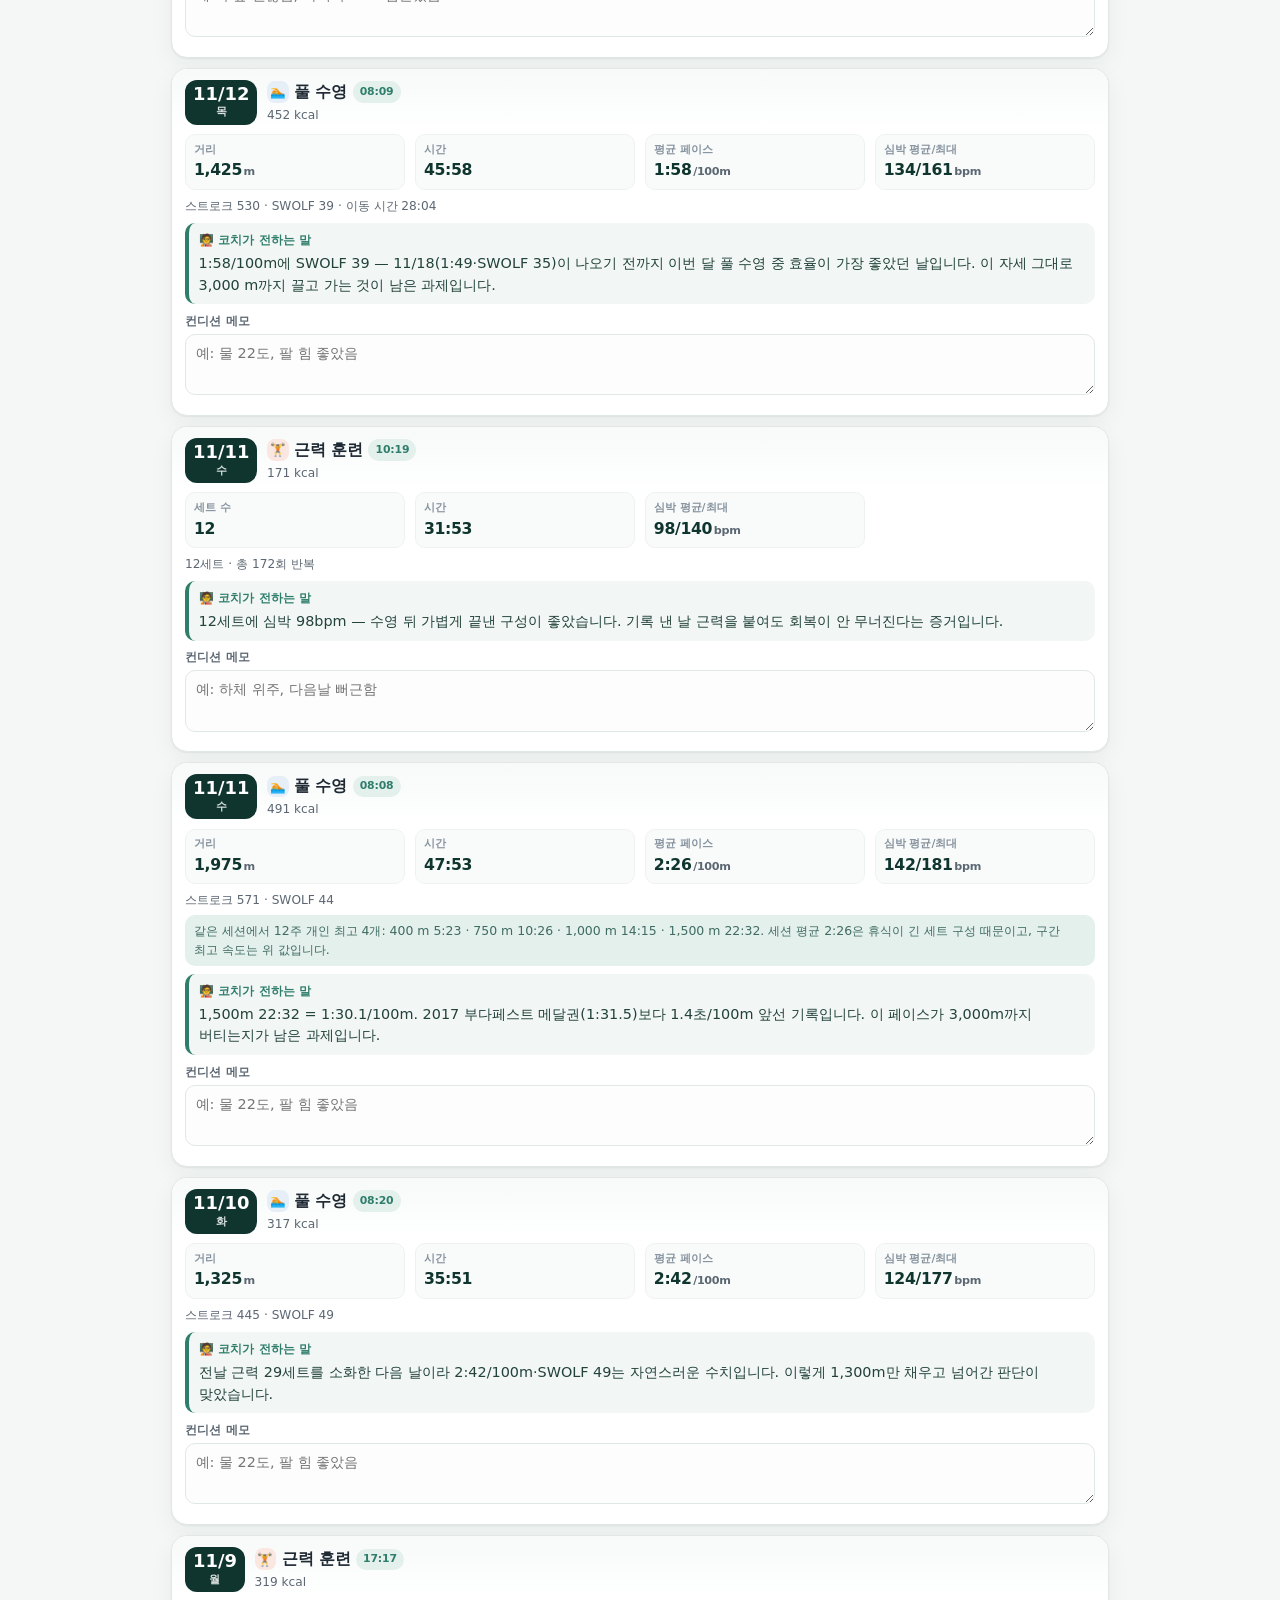
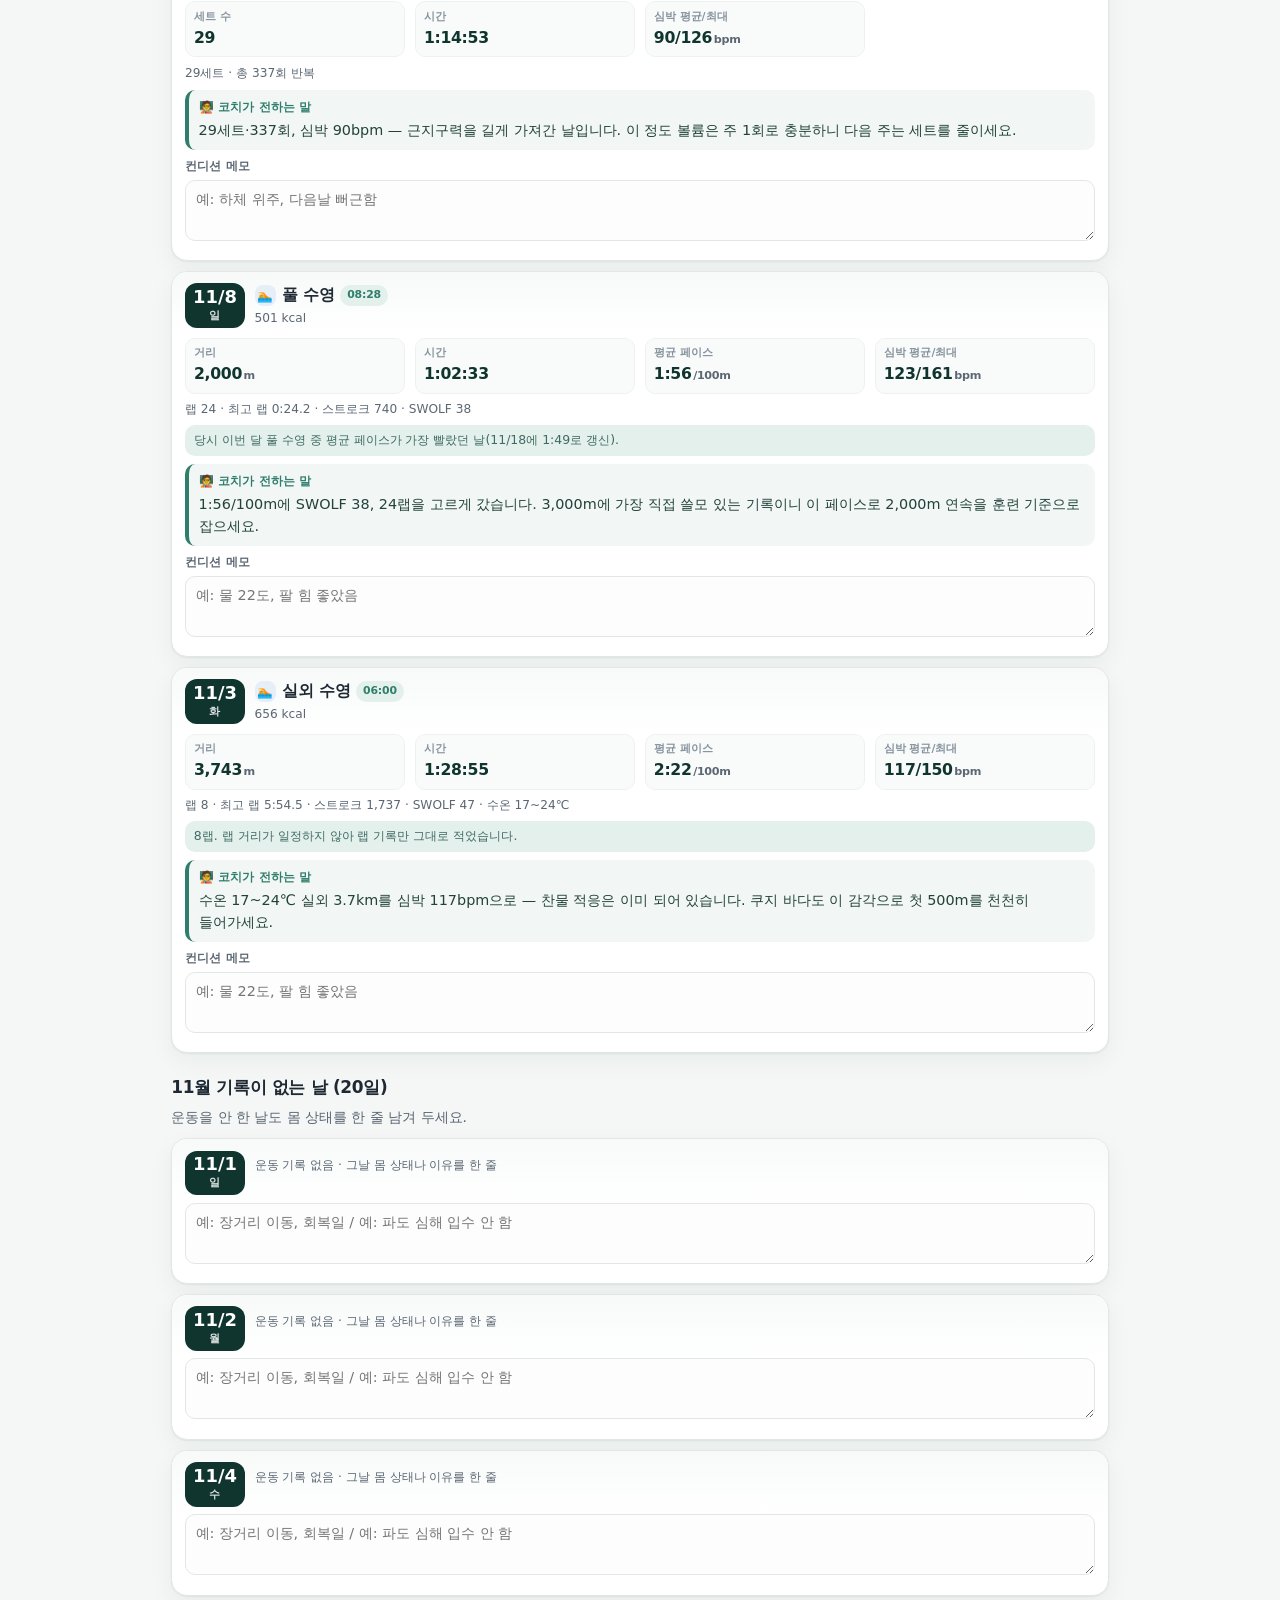
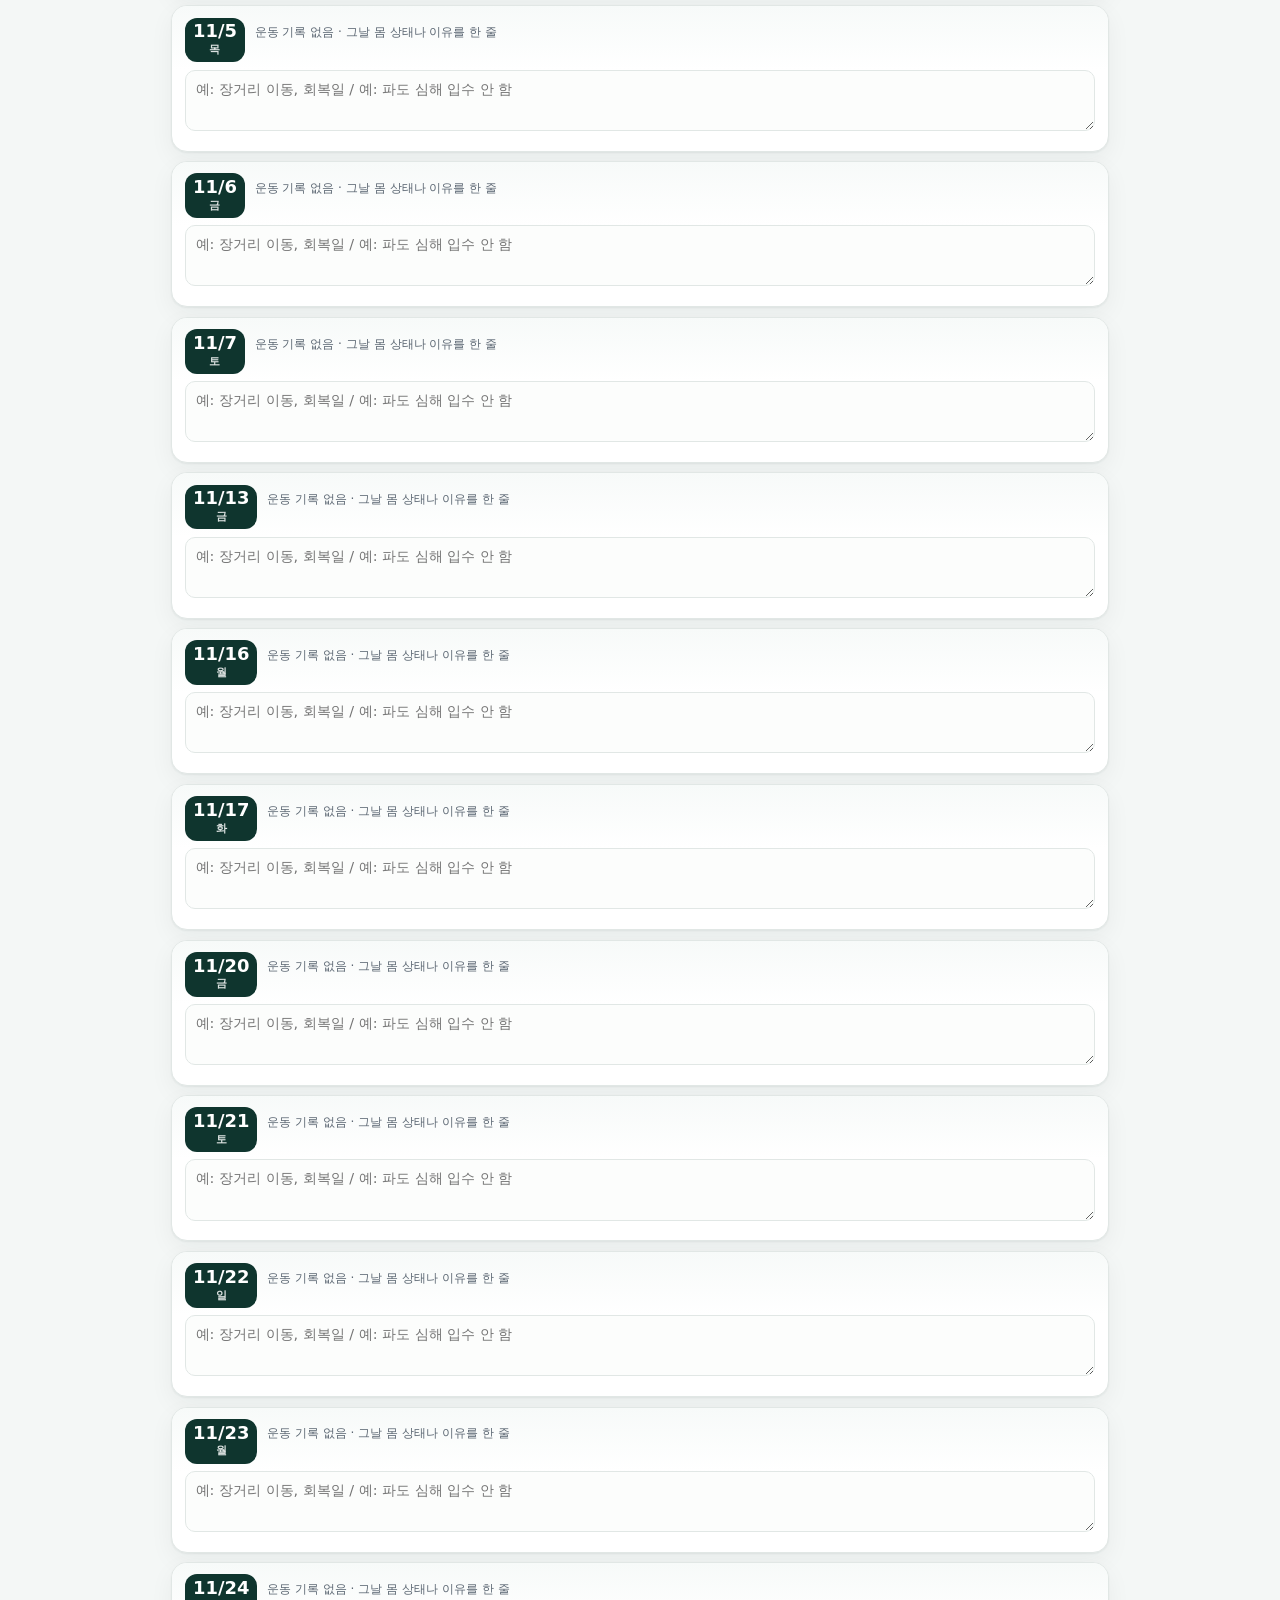
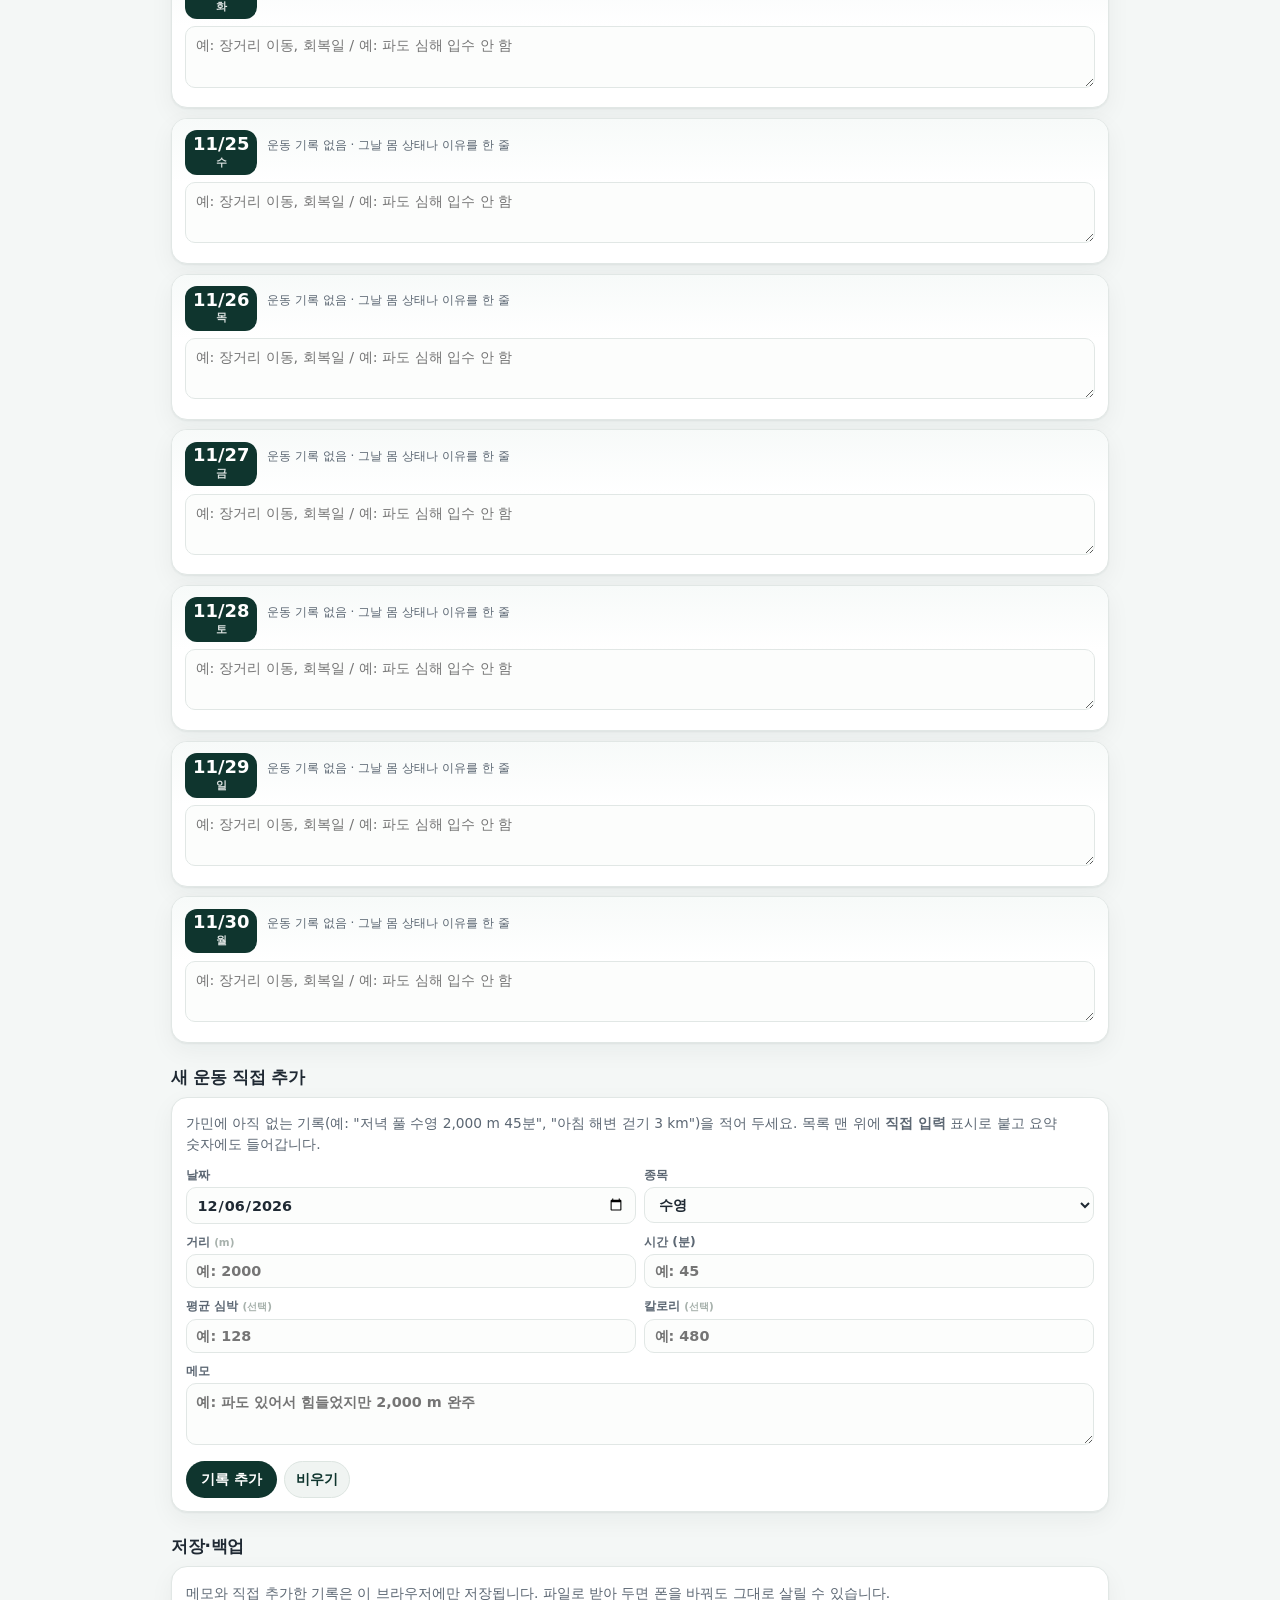
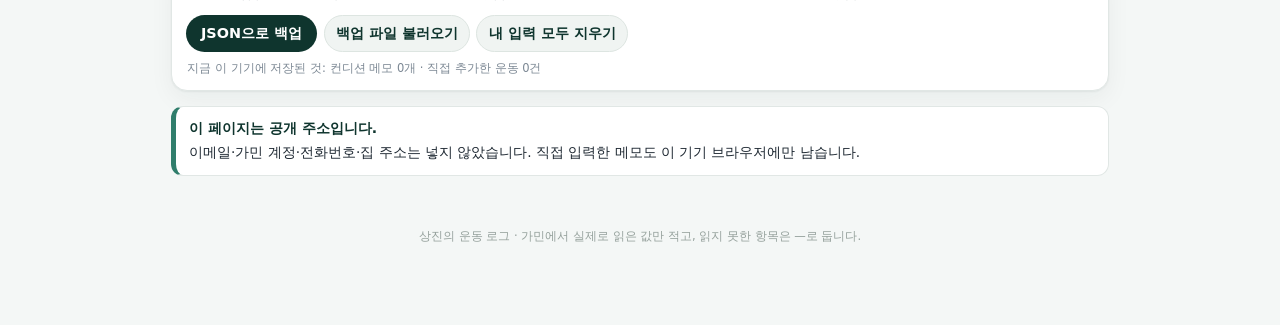
==== commit 2ebe880c: "3K 메달권 페이스 비교에서 2017 부다페스트 기준 제거: 내 1,500m 최고·2024 도하 메달권 2개만 남기고 콜아웃·대회 카드 메달권을 2024 도하 기준으로 정리, 캐시" ====
--- a/workout/index.html
+++ b/workout/index.html
@@ -6,7 +6,7 @@
 <meta name="theme-color" content="#0F352E">
 <meta name="description" content="상진의 운동 로그 — 가민 커넥트 수영·러닝·걷기·하이킹·근력 기록, 월별 훈련량과 개인 최고 기록, 코치 코멘트.">
 <title>상진의 운동 로그</title>
-<link rel="stylesheet" href="styles.css?v=20261120b">
+<link rel="stylesheet" href="styles.css?v=20261120e">
 <link rel="icon" href="data:image/svg+xml,%3Csvg xmlns='http://www.w3.org/2000/svg' viewBox='0 0 100 100'%3E%3Ctext y='.9em' font-size='90'%3E%F0%9F%8F%8A%EF%B8%8F%3C/text%3E%3C/svg%3E">
 <link rel="manifest" href="manifest.webmanifest">
 <link rel="apple-touch-icon" href="icon-192.png">
@@ -134,8 +134,8 @@
       <div class="pacebars" id="paceBars"></div>
       <p class="pace-legend">막대가 짧을수록 빠릅니다. 내 기록은 1,500 m, 메달권은 3,000 m 기록에서 환산했습니다.</p>
       <div class="callout strong tight">
-        <strong>남은 과제는 속도가 아니라 지구력</strong>
-        <span>2017 부다페스트 메달권(1:31.5)보다 이미 1.4초/100m 빠릅니다. 이 페이스를 3,000 m까지 끌고 가는 것이 목표입니다.</span>
+        <strong>남은 과제는 속도와 지구력</strong>
+        <span>내 1,500 m 최고(1:30.1)는 2024 도하 메달권(1:21.2)보다 100m당 8.9초 느립니다. 3,000 m로 환산하면 45:03 대 40:35, 약 4분 28초 차이 — 이 페이스를 3,000 m까지 끌어올리는 것이 목표입니다.</span>
       </div>
     </div>
   </section>
@@ -243,8 +243,8 @@
 <div class="tip" id="tip" role="status" aria-live="polite" hidden></div>
 <div class="toast" id="toast" role="status" aria-live="polite"></div>
 
-<script src="data.js?v=20261120b"></script>
-<script src="app.js?v=20261120b"></script>
+<script src="data.js?v=20261120d"></script>
+<script src="app.js?v=20261120d"></script>
 <script>
 /* 오프라인 사용: 같은 서비스 워커(사이트 최상위)를 써서 여행 로그·운동 로그를 모두 저장합니다. */
 if ('serviceWorker' in navigator) {
--- a/workout/styles.css
+++ b/workout/styles.css
@@ -193,7 +193,6 @@
 .pbar .pfill{display:block;height:100%;border-radius:999px}
 .pbar.mine .pfill{background:var(--teal)}
 .pbar.mine .pn{color:var(--teal)}
-.pbar.bud .pfill{background:#7FB3A2}
 .pbar.doha .pfill{background:var(--blue)}
 .pbar .pnote{grid-column:1/-1;font-size:.7rem;color:#8A9691;font-weight:700}
 .pace-legend{font-size:.72rem;color:#8A9691;margin:.5rem 0 .1rem}
@@ -258,7 +257,8 @@
 
 /* ---------- 필터 (달력 아래 4버튼) ---------- */
 .filters{display:grid;grid-template-columns:repeat(2,minmax(0,1fr));gap:.45rem;margin:.7rem 0 .1rem}
-@media(min-width:26rem){.filters{grid-template-columns:repeat(4,minmax(0,1fr))}}
+@media(min-width:22rem){.filters{grid-template-columns:repeat(3,minmax(0,1fr))}}
+@media(min-width:30rem){.filters{grid-template-columns:repeat(4,minmax(0,1fr))}}
 @media(min-width:44rem){.filters{grid-template-columns:repeat(7,minmax(0,1fr))}}
 
 /* 달 선택 (4월 ~ 11월) */
